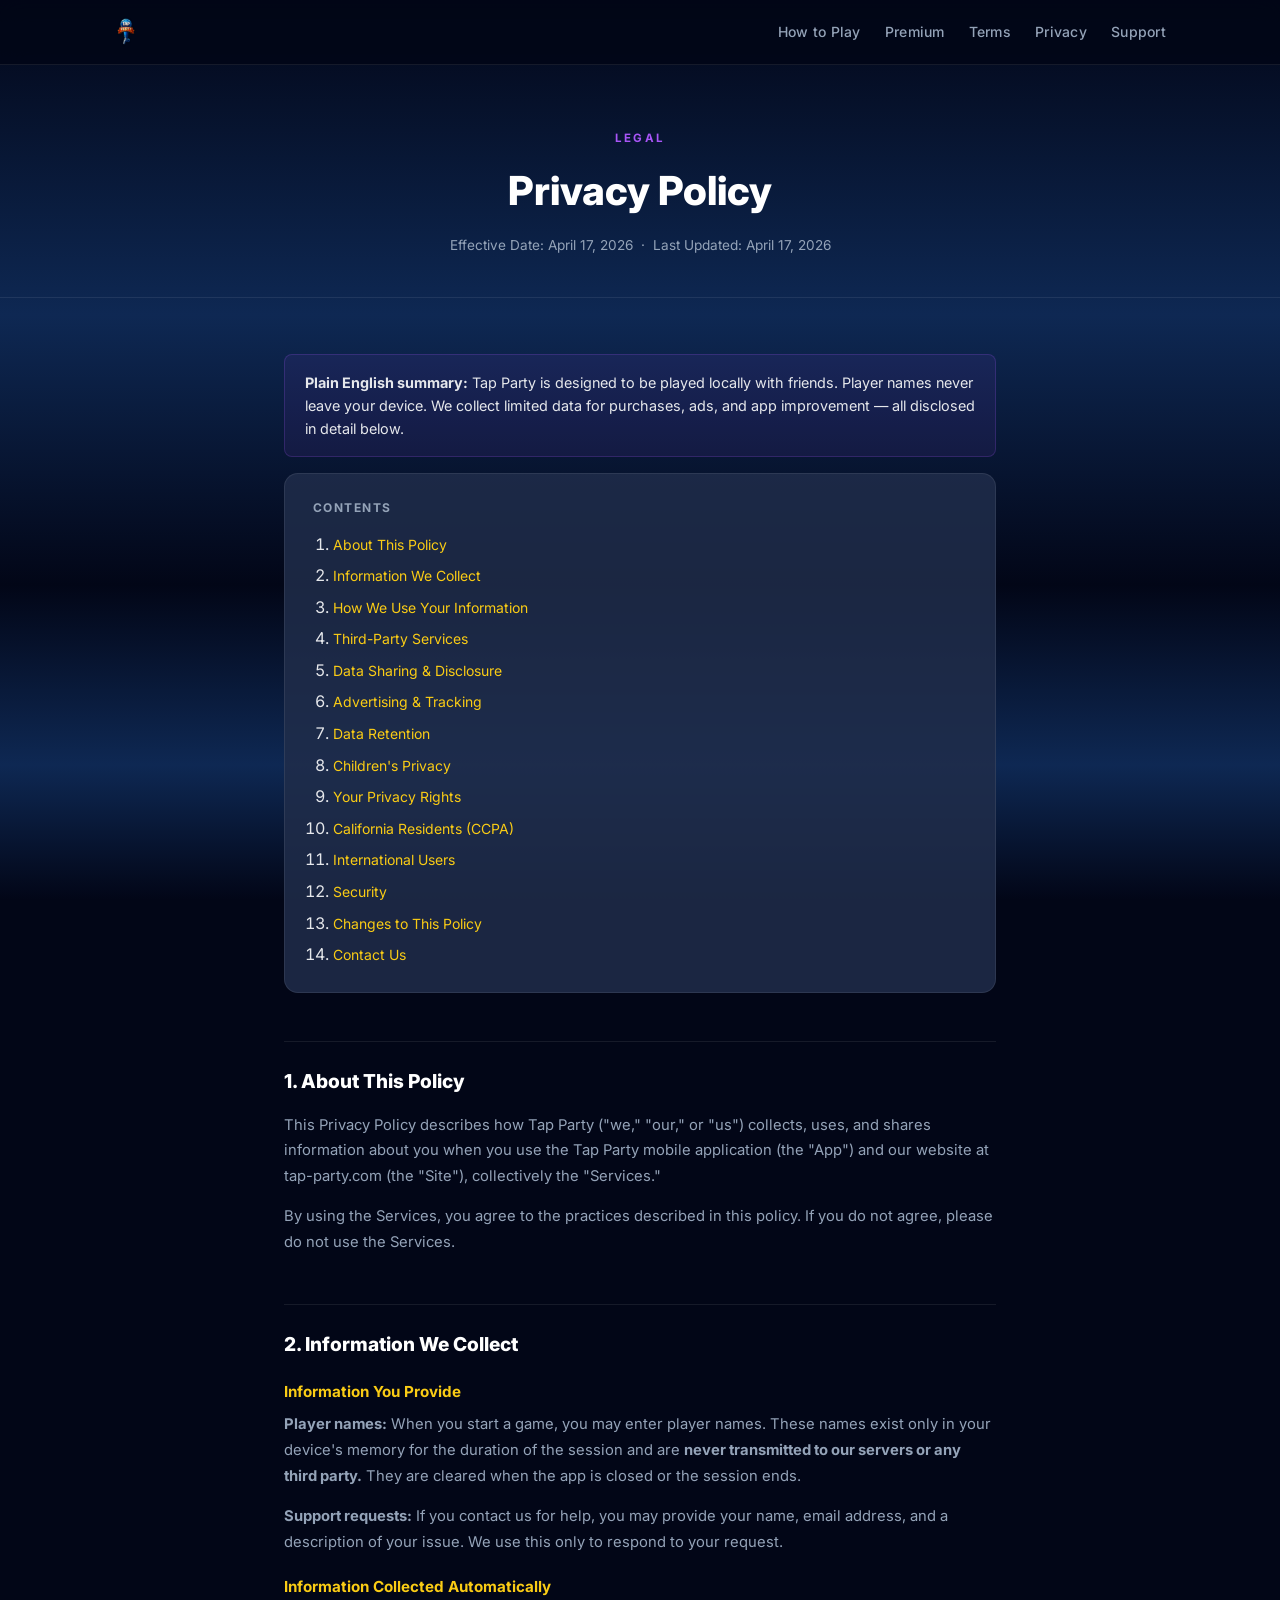
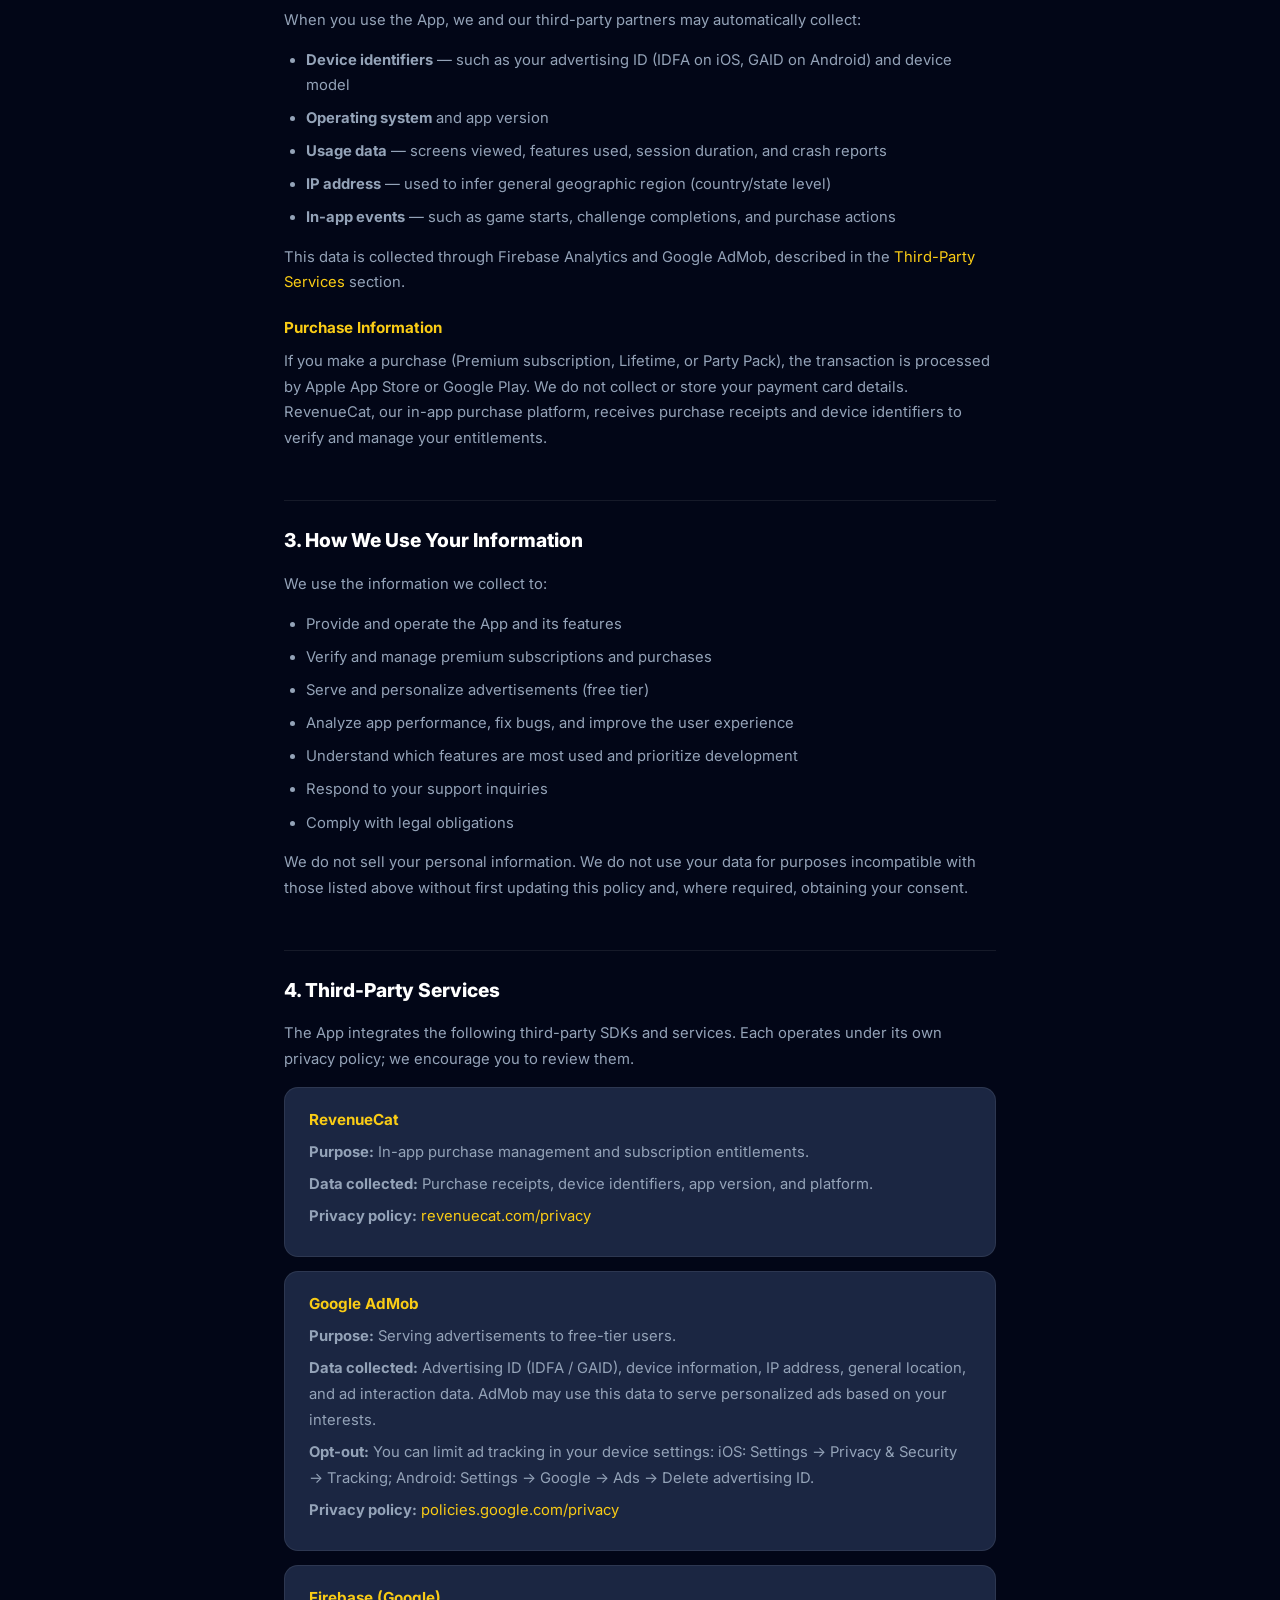
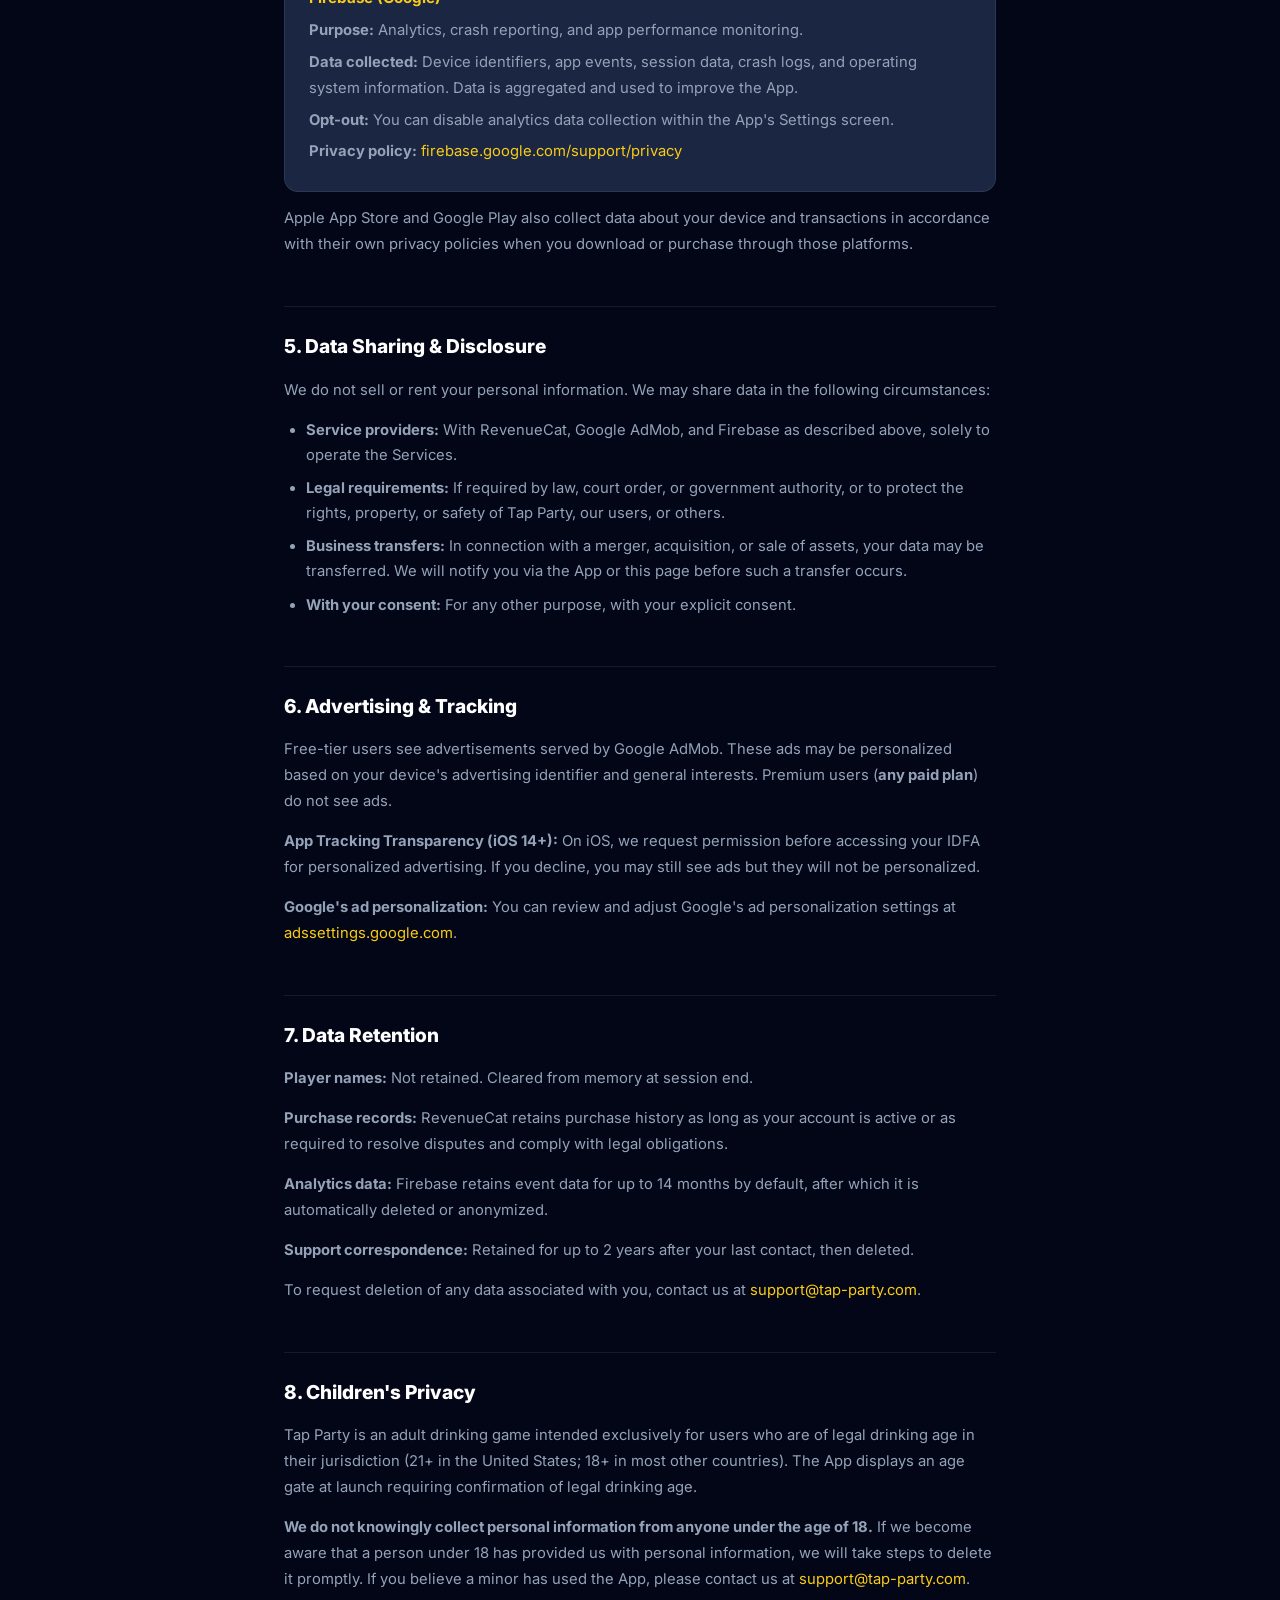
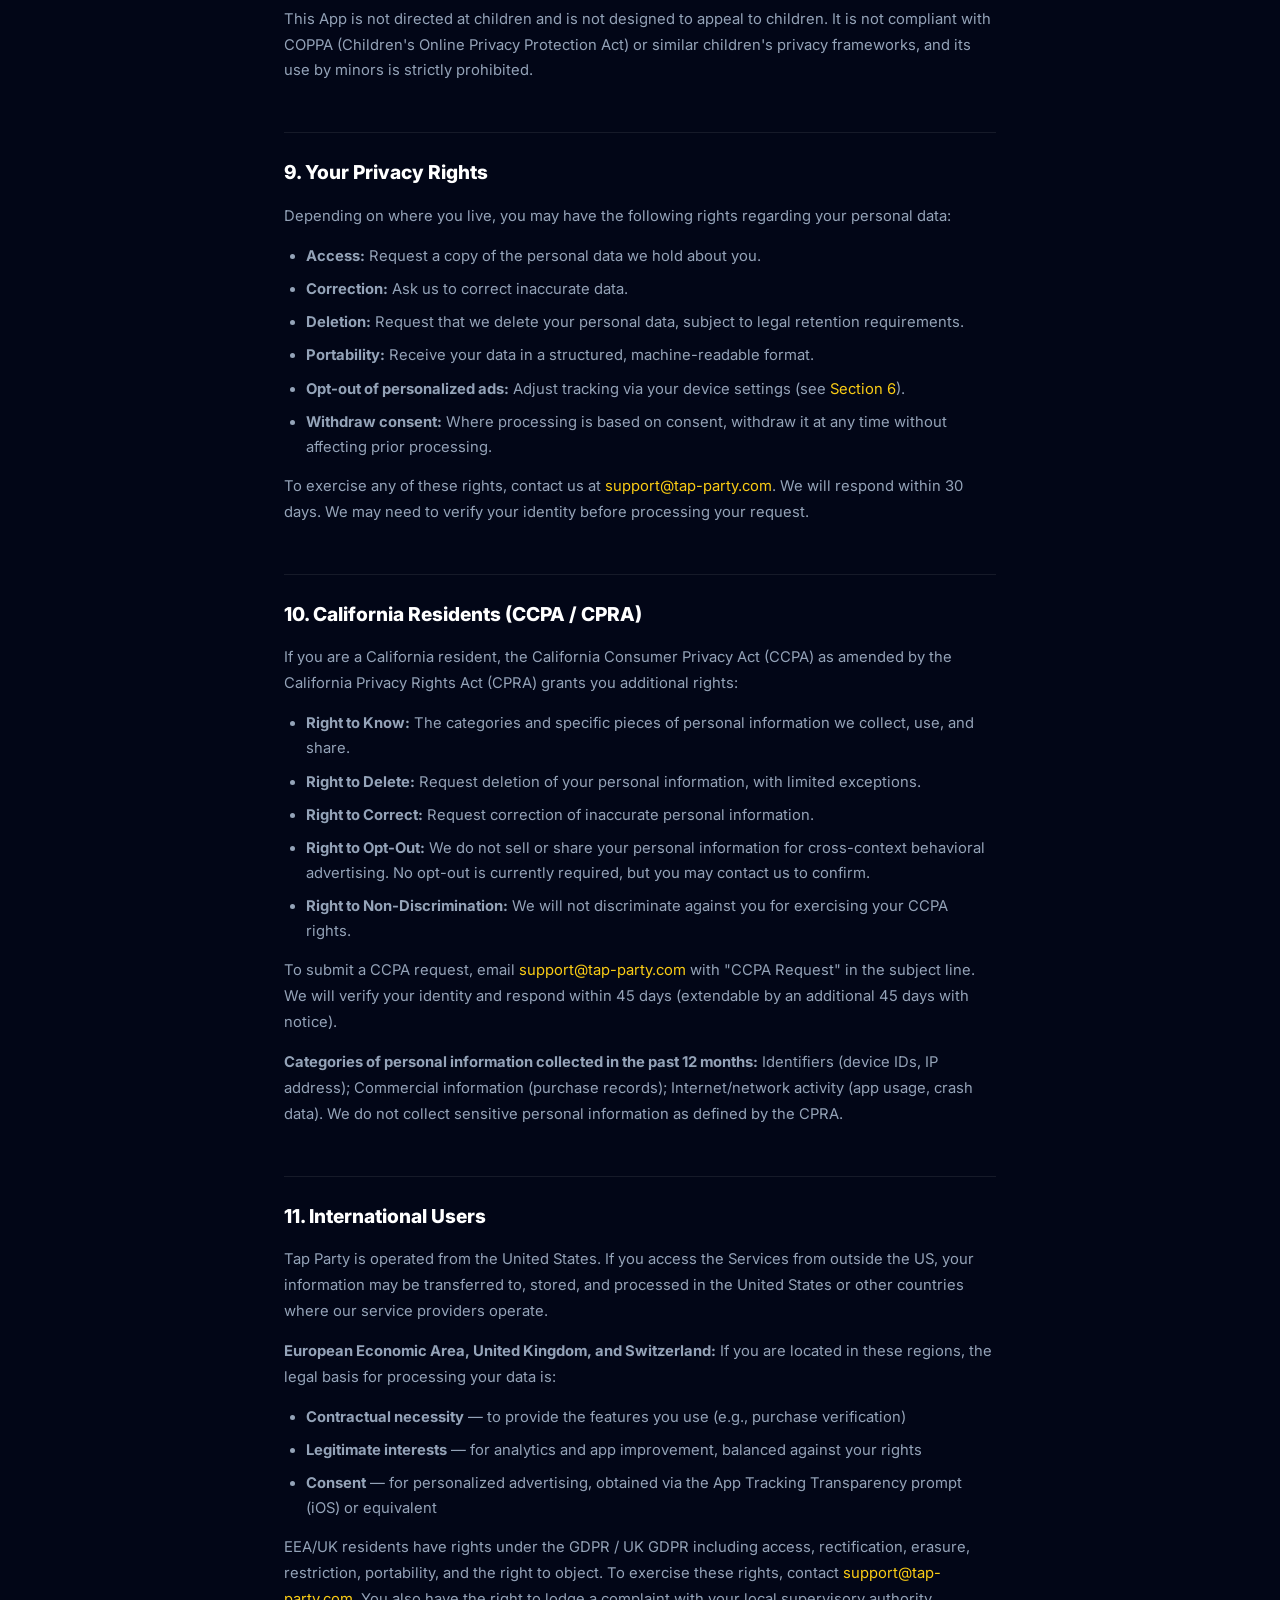
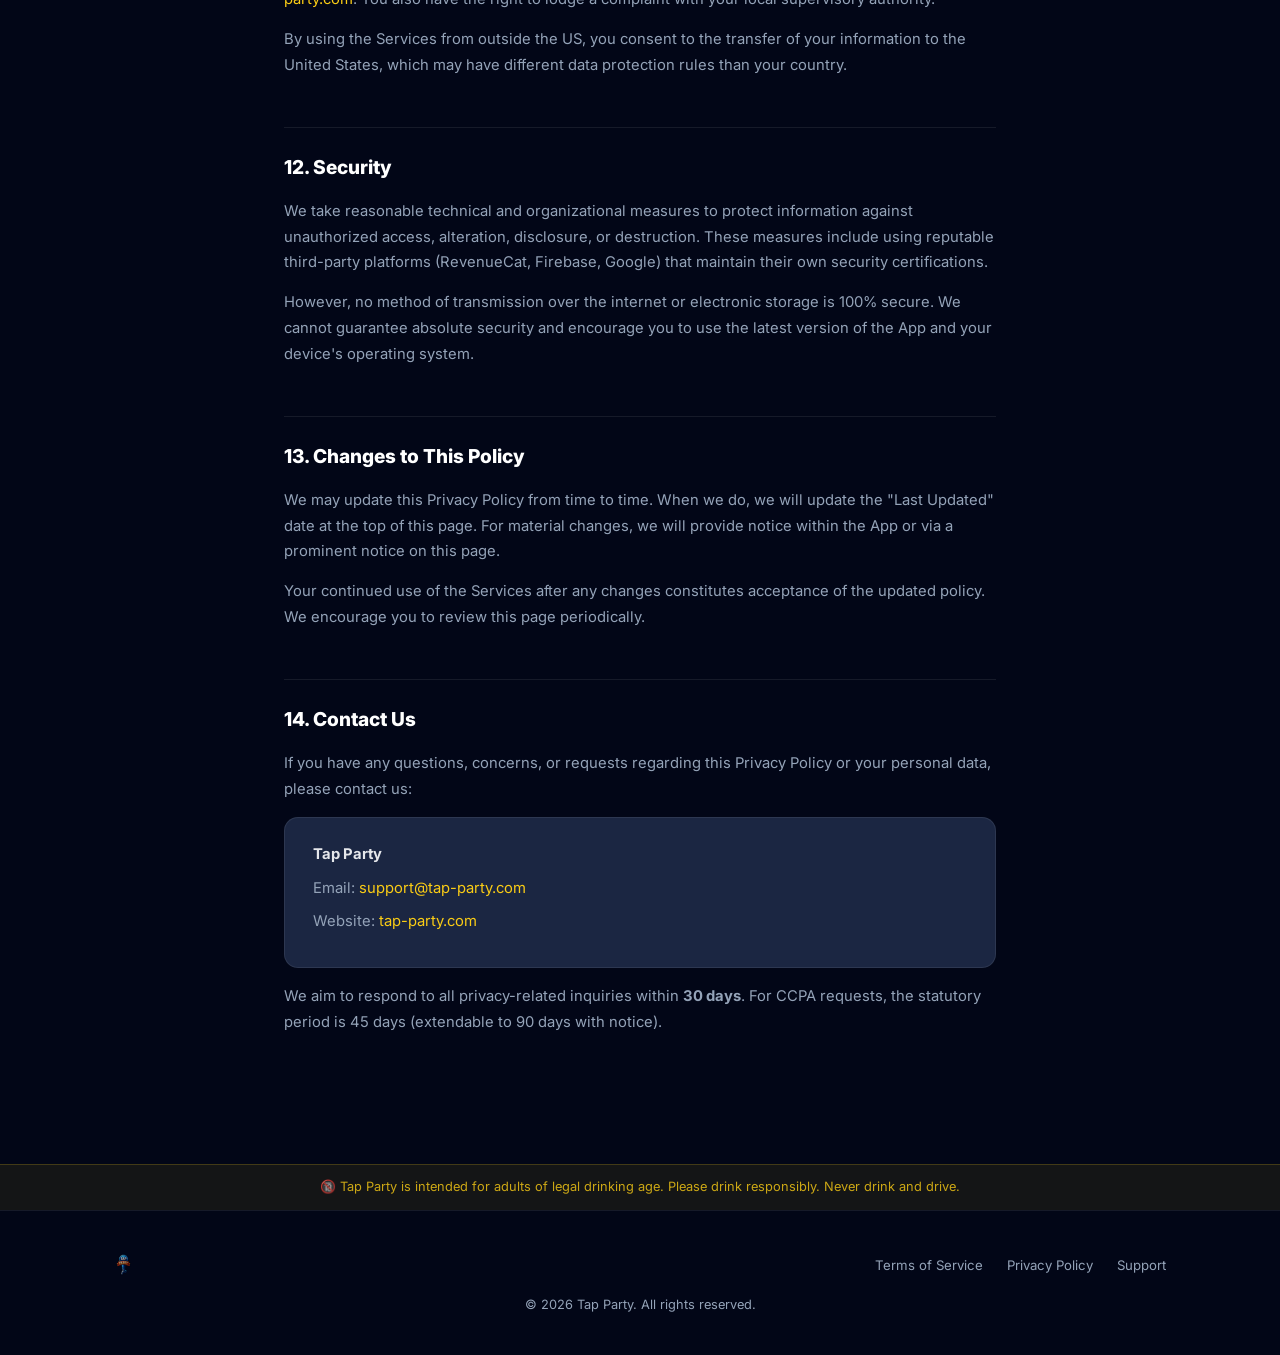
==== privacy.html @ eef2ec6a "Update privacy.html" ====
<!DOCTYPE html>
<html lang="en">
<head>
  <meta charset="UTF-8" />
  <meta name="viewport" content="width=device-width, initial-scale=1.0" />
  <meta name="description" content="Tap Party Privacy Policy — how we collect, use, and protect your information." />
  <title>Privacy Policy — Tap Party</title>

  <link rel="icon" type="image/png" href="assets/favicon.png" />
  <link rel="preconnect" href="https://fonts.googleapis.com" />
  <link rel="preconnect" href="https://fonts.gstatic.com" crossorigin />
  <link href="https://fonts.googleapis.com/css2?family=Inter:wght@400;500;700;800&display=swap" rel="stylesheet" />
  <link rel="stylesheet" href="styles.css" />

  <style>
    /* ── Legal page layout ── */
    .legal-hero {
      padding: 64px 0 40px;
      text-align: center;
      border-bottom: 1px solid var(--card-border);
    }
    .legal-hero__eyebrow {
      font-size: 0.72rem;
      font-weight: 700;
      letter-spacing: 0.18em;
      text-transform: uppercase;
      color: var(--accent-purple);
      margin-bottom: 12px;
    }
    .legal-hero__title {
      font-size: clamp(1.75rem, 4vw, 2.5rem);
      font-weight: 800;
      color: var(--text-heading);
      margin-bottom: 12px;
    }
    .legal-hero__meta {
      font-size: 0.85rem;
      color: var(--text-muted);
    }

    .legal-body {
      max-width: 760px;
      margin: 0 auto;
      padding: 56px 24px 80px;
    }

    .legal-toc {
      background: var(--card-bg);
      border: 1px solid var(--card-border);
      border-radius: var(--radius-md);
      padding: 24px 28px;
      margin-bottom: 48px;
    }
    .legal-toc__title {
      font-size: 0.75rem;
      font-weight: 700;
      letter-spacing: 0.12em;
      text-transform: uppercase;
      color: var(--text-muted);
      margin-bottom: 14px;
    }
    .legal-toc ol {
      padding-left: 20px;
      display: flex;
      flex-direction: column;
      gap: 6px;
    }
    .legal-toc a {
      font-size: 0.875rem;
      color: var(--accent-yellow);
    }
    .legal-toc a:hover { color: #fff; }

    .legal-section {
      margin-bottom: 48px;
    }
    .legal-section h2 {
      font-size: 1.2rem;
      font-weight: 800;
      color: var(--text-heading);
      margin-bottom: 16px;
      padding-top: 8px;
      border-top: 1px solid var(--card-border);
      padding-top: 24px;
    }
    .legal-section h3 {
      font-size: 0.95rem;
      font-weight: 700;
      color: var(--accent-yellow);
      margin: 20px 0 8px;
    }
    .legal-section p {
      font-size: 0.925rem;
      color: var(--text-muted);
      line-height: 1.75;
      margin-bottom: 14px;
    }
    .legal-section ul,
    .legal-section ol {
      padding-left: 22px;
      display: flex;
      flex-direction: column;
      gap: 8px;
      margin-bottom: 14px;
    }
    .legal-section li {
      font-size: 0.925rem;
      color: var(--text-muted);
      line-height: 1.7;
    }
    .legal-section a {
      color: var(--accent-yellow);
    }
    .legal-section a:hover { color: #fff; }

    .highlight-box {
      background: rgba(168, 85, 247, 0.08);
      border: 1px solid rgba(168, 85, 247, 0.2);
      border-radius: var(--radius-sm);
      padding: 16px 20px;
      margin-bottom: 16px;
    }
    .highlight-box p {
      margin: 0;
      color: var(--text-primary) !important;
      font-size: 0.9rem !important;
    }

    .third-party-card {
      background: var(--card-bg);
      border: 1px solid var(--card-border);
      border-radius: var(--radius-md);
      padding: 20px 24px;
      margin-bottom: 14px;
    }
    .third-party-card h3 {
      margin: 0 0 8px !important;
      border: none !important;
    }
    .third-party-card p {
      margin: 0 0 6px !important;
    }

    .contact-card {
      background: var(--card-bg);
      border: 1px solid var(--card-border);
      border-radius: var(--radius-md);
      padding: 24px 28px;
    }
    .contact-card p { margin-bottom: 8px !important; }
    .contact-card strong { color: var(--text-primary); }
  </style>
</head>
<body>

  <!-- ── Navigation ── -->
  <nav class="nav">
    <div class="container nav__inner">
      <a href="index.html">
        <img src="assets/images/logo-main2.png" alt="Tap Party" class="nav__logo" />
      </a>
      <ul class="nav__links">
        <li><a href="index.html#how-to-play">How to Play</a></li>
        <li><a href="index.html#premium">Premium</a></li>
        <li><a href="terms.html">Terms</a></li>
        <li><a href="privacy.html">Privacy</a></li>
        <li><a href="support.html">Support</a></li>
      </ul>
    </div>
  </nav>

  <!-- ── Hero ── -->
  <div class="legal-hero">
    <div class="container">
      <p class="legal-hero__eyebrow">Legal</p>
      <h1 class="legal-hero__title">Privacy Policy</h1>
      <p class="legal-hero__meta">Effective Date: April 17, 2026 &nbsp;·&nbsp; Last Updated: April 17, 2026</p>
    </div>
  </div>

  <!-- ── Body ── -->
  <div class="legal-body">

    <div class="highlight-box">
      <p>
        <strong>Plain English summary:</strong> Tap Party is designed to be played locally with friends.
        Player names never leave your device. We collect limited data for purchases, ads, and app
        improvement — all disclosed in detail below.
      </p>
    </div>

    <!-- Table of Contents -->
    <div class="legal-toc">
      <p class="legal-toc__title">Contents</p>
      <ol>
        <li><a href="#about">About This Policy</a></li>
        <li><a href="#data-collected">Information We Collect</a></li>
        <li><a href="#how-we-use">How We Use Your Information</a></li>
        <li><a href="#third-parties">Third-Party Services</a></li>
        <li><a href="#sharing">Data Sharing &amp; Disclosure</a></li>
        <li><a href="#advertising">Advertising &amp; Tracking</a></li>
        <li><a href="#retention">Data Retention</a></li>
        <li><a href="#children">Children's Privacy</a></li>
        <li><a href="#your-rights">Your Privacy Rights</a></li>
        <li><a href="#california">California Residents (CCPA)</a></li>
        <li><a href="#international">International Users</a></li>
        <li><a href="#security">Security</a></li>
        <li><a href="#changes">Changes to This Policy</a></li>
        <li><a href="#contact">Contact Us</a></li>
      </ol>
    </div>

    <!-- 1. About -->
    <div class="legal-section" id="about">
      <h2>1. About This Policy</h2>
      <p>
        This Privacy Policy describes how Tap Party ("we," "our," or "us") collects, uses, and
        shares information about you when you use the Tap Party mobile application (the "App")
        and our website at tap-party.com (the "Site"), collectively the "Services."
      </p>
      <p>
        By using the Services, you agree to the practices described in this policy. If you do not
        agree, please do not use the Services.
      </p>
    </div>

    <!-- 2. Data Collected -->
    <div class="legal-section" id="data-collected">
      <h2>2. Information We Collect</h2>

      <h3>Information You Provide</h3>
      <p>
        <strong>Player names:</strong> When you start a game, you may enter player names. These names
        exist only in your device's memory for the duration of the session and are
        <strong>never transmitted to our servers or any third party.</strong> They are cleared when
        the app is closed or the session ends.
      </p>
      <p>
        <strong>Support requests:</strong> If you contact us for help, you may provide your name,
        email address, and a description of your issue. We use this only to respond to your request.
      </p>

      <h3>Information Collected Automatically</h3>
      <p>When you use the App, we and our third-party partners may automatically collect:</p>
      <ul>
        <li><strong>Device identifiers</strong> — such as your advertising ID (IDFA on iOS, GAID on Android) and device model</li>
        <li><strong>Operating system</strong> and app version</li>
        <li><strong>Usage data</strong> — screens viewed, features used, session duration, and crash reports</li>
        <li><strong>IP address</strong> — used to infer general geographic region (country/state level)</li>
        <li><strong>In-app events</strong> — such as game starts, challenge completions, and purchase actions</li>
      </ul>
      <p>
        This data is collected through Firebase Analytics and Google AdMob, described in the
        <a href="#third-parties">Third-Party Services</a> section.
      </p>

      <h3>Purchase Information</h3>
      <p>
        If you make a purchase (Premium subscription, Lifetime, or Party Pack), the transaction is
        processed by Apple App Store or Google Play. We do not collect or store your payment card
        details. RevenueCat, our in-app purchase platform, receives purchase receipts and device
        identifiers to verify and manage your entitlements.
      </p>
    </div>

    <!-- 3. How We Use -->
    <div class="legal-section" id="how-we-use">
      <h2>3. How We Use Your Information</h2>
      <p>We use the information we collect to:</p>
      <ul>
        <li>Provide and operate the App and its features</li>
        <li>Verify and manage premium subscriptions and purchases</li>
        <li>Serve and personalize advertisements (free tier)</li>
        <li>Analyze app performance, fix bugs, and improve the user experience</li>
        <li>Understand which features are most used and prioritize development</li>
        <li>Respond to your support inquiries</li>
        <li>Comply with legal obligations</li>
      </ul>
      <p>
        We do not sell your personal information. We do not use your data for purposes
        incompatible with those listed above without first updating this policy and, where
        required, obtaining your consent.
      </p>
    </div>

    <!-- 4. Third Parties -->
    <div class="legal-section" id="third-parties">
      <h2>4. Third-Party Services</h2>
      <p>
        The App integrates the following third-party SDKs and services. Each operates under its
        own privacy policy; we encourage you to review them.
      </p>

      <div class="third-party-card">
        <h3>RevenueCat</h3>
        <p><strong>Purpose:</strong> In-app purchase management and subscription entitlements.</p>
        <p><strong>Data collected:</strong> Purchase receipts, device identifiers, app version, and platform.</p>
        <p><strong>Privacy policy:</strong> <a href="https://www.revenuecat.com/privacy" target="_blank" rel="noopener">revenuecat.com/privacy</a></p>
      </div>

      <div class="third-party-card">
        <h3>Google AdMob</h3>
        <p><strong>Purpose:</strong> Serving advertisements to free-tier users.</p>
        <p>
          <strong>Data collected:</strong> Advertising ID (IDFA / GAID), device information, IP address,
          general location, and ad interaction data. AdMob may use this data to serve personalized ads
          based on your interests.
        </p>
        <p>
          <strong>Opt-out:</strong> You can limit ad tracking in your device settings:
          iOS: Settings → Privacy &amp; Security → Tracking;
          Android: Settings → Google → Ads → Delete advertising ID.
        </p>
        <p><strong>Privacy policy:</strong> <a href="https://policies.google.com/privacy" target="_blank" rel="noopener">policies.google.com/privacy</a></p>
      </div>

      <div class="third-party-card">
        <h3>Firebase (Google)</h3>
        <p><strong>Purpose:</strong> Analytics, crash reporting, and app performance monitoring.</p>
        <p>
          <strong>Data collected:</strong> Device identifiers, app events, session data, crash logs,
          and operating system information. Data is aggregated and used to improve the App.
        </p>
        <p>
          <strong>Opt-out:</strong> You can disable analytics data collection within the App's
          Settings screen.
        </p>
        <p><strong>Privacy policy:</strong> <a href="https://firebase.google.com/support/privacy" target="_blank" rel="noopener">firebase.google.com/support/privacy</a></p>
      </div>

      <p>
        Apple App Store and Google Play also collect data about your device and transactions in
        accordance with their own privacy policies when you download or purchase through those platforms.
      </p>
    </div>

    <!-- 5. Sharing -->
    <div class="legal-section" id="sharing">
      <h2>5. Data Sharing &amp; Disclosure</h2>
      <p>We do not sell or rent your personal information. We may share data in the following circumstances:</p>
      <ul>
        <li>
          <strong>Service providers:</strong> With RevenueCat, Google AdMob, and Firebase as described
          above, solely to operate the Services.
        </li>
        <li>
          <strong>Legal requirements:</strong> If required by law, court order, or government authority,
          or to protect the rights, property, or safety of Tap Party, our users, or others.
        </li>
        <li>
          <strong>Business transfers:</strong> In connection with a merger, acquisition, or sale of
          assets, your data may be transferred. We will notify you via the App or this page before
          such a transfer occurs.
        </li>
        <li>
          <strong>With your consent:</strong> For any other purpose, with your explicit consent.
        </li>
      </ul>
    </div>

    <!-- 6. Advertising -->
    <div class="legal-section" id="advertising">
      <h2>6. Advertising &amp; Tracking</h2>
      <p>
        Free-tier users see advertisements served by Google AdMob. These ads may be personalized
        based on your device's advertising identifier and general interests. Premium users
        (<strong>any paid plan</strong>) do not see ads.
      </p>
      <p>
        <strong>App Tracking Transparency (iOS 14+):</strong> On iOS, we request permission before
        accessing your IDFA for personalized advertising. If you decline, you may still see ads but
        they will not be personalized.
      </p>
      <p>
        <strong>Google's ad personalization:</strong> You can review and adjust Google's ad
        personalization settings at
        <a href="https://adssettings.google.com" target="_blank" rel="noopener">adssettings.google.com</a>.
      </p>
    </div>

    <!-- 7. Retention -->
    <div class="legal-section" id="retention">
      <h2>7. Data Retention</h2>
      <p>
        <strong>Player names:</strong> Not retained. Cleared from memory at session end.
      </p>
      <p>
        <strong>Purchase records:</strong> RevenueCat retains purchase history as long as your account
        is active or as required to resolve disputes and comply with legal obligations.
      </p>
      <p>
        <strong>Analytics data:</strong> Firebase retains event data for up to 14 months by default,
        after which it is automatically deleted or anonymized.
      </p>
      <p>
        <strong>Support correspondence:</strong> Retained for up to 2 years after your last contact,
        then deleted.
      </p>
      <p>
        To request deletion of any data associated with you, contact us at
        <a href="mailto:support@tap-party.com">support@tap-party.com</a>.
      </p>
    </div>

    <!-- 8. Children -->
    <div class="legal-section" id="children">
      <h2>8. Children's Privacy</h2>
      <p>
        Tap Party is an adult drinking game intended exclusively for users who are of legal
        drinking age in their jurisdiction (21+ in the United States; 18+ in most other countries).
        The App displays an age gate at launch requiring confirmation of legal drinking age.
      </p>
      <p>
        <strong>We do not knowingly collect personal information from anyone under the age of 18.</strong>
        If we become aware that a person under 18 has provided us with personal information, we will
        take steps to delete it promptly. If you believe a minor has used the App, please contact us
        at <a href="mailto:support@tap-party.com">support@tap-party.com</a>.
      </p>
      <p>
        This App is not directed at children and is not designed to appeal to children.
        It is not compliant with COPPA (Children's Online Privacy Protection Act) or similar
        children's privacy frameworks, and its use by minors is strictly prohibited.
      </p>
    </div>

    <!-- 9. Your Rights -->
    <div class="legal-section" id="your-rights">
      <h2>9. Your Privacy Rights</h2>
      <p>Depending on where you live, you may have the following rights regarding your personal data:</p>
      <ul>
        <li><strong>Access:</strong> Request a copy of the personal data we hold about you.</li>
        <li><strong>Correction:</strong> Ask us to correct inaccurate data.</li>
        <li><strong>Deletion:</strong> Request that we delete your personal data, subject to legal retention requirements.</li>
        <li><strong>Portability:</strong> Receive your data in a structured, machine-readable format.</li>
        <li><strong>Opt-out of personalized ads:</strong> Adjust tracking via your device settings (see <a href="#advertising">Section 6</a>).</li>
        <li><strong>Withdraw consent:</strong> Where processing is based on consent, withdraw it at any time without affecting prior processing.</li>
      </ul>
      <p>
        To exercise any of these rights, contact us at
        <a href="mailto:support@tap-party.com">support@tap-party.com</a>.
        We will respond within 30 days. We may need to verify your identity before processing your request.
      </p>
    </div>

    <!-- 10. CCPA -->
    <div class="legal-section" id="california">
      <h2>10. California Residents (CCPA / CPRA)</h2>
      <p>
        If you are a California resident, the California Consumer Privacy Act (CCPA) as amended by
        the California Privacy Rights Act (CPRA) grants you additional rights:
      </p>
      <ul>
        <li><strong>Right to Know:</strong> The categories and specific pieces of personal information we collect, use, and share.</li>
        <li><strong>Right to Delete:</strong> Request deletion of your personal information, with limited exceptions.</li>
        <li><strong>Right to Correct:</strong> Request correction of inaccurate personal information.</li>
        <li><strong>Right to Opt-Out:</strong> We do not sell or share your personal information for cross-context behavioral advertising. No opt-out is currently required, but you may contact us to confirm.</li>
        <li><strong>Right to Non-Discrimination:</strong> We will not discriminate against you for exercising your CCPA rights.</li>
      </ul>
      <p>
        To submit a CCPA request, email
        <a href="mailto:support@tap-party.com">support@tap-party.com</a>
        with "CCPA Request" in the subject line. We will verify your identity and respond within
        45 days (extendable by an additional 45 days with notice).
      </p>
      <p>
        <strong>Categories of personal information collected in the past 12 months:</strong>
        Identifiers (device IDs, IP address); Commercial information (purchase records);
        Internet/network activity (app usage, crash data). We do not collect sensitive personal
        information as defined by the CPRA.
      </p>
    </div>

    <!-- 11. International -->
    <div class="legal-section" id="international">
      <h2>11. International Users</h2>
      <p>
        Tap Party is operated from the United States. If you access the Services from outside
        the US, your information may be transferred to, stored, and processed in the United States
        or other countries where our service providers operate.
      </p>
      <p>
        <strong>European Economic Area, United Kingdom, and Switzerland:</strong> If you are located
        in these regions, the legal basis for processing your data is:
      </p>
      <ul>
        <li><strong>Contractual necessity</strong> — to provide the features you use (e.g., purchase verification)</li>
        <li><strong>Legitimate interests</strong> — for analytics and app improvement, balanced against your rights</li>
        <li><strong>Consent</strong> — for personalized advertising, obtained via the App Tracking Transparency prompt (iOS) or equivalent</li>
      </ul>
      <p>
        EEA/UK residents have rights under the GDPR / UK GDPR including access, rectification,
        erasure, restriction, portability, and the right to object. To exercise these rights, contact
        <a href="mailto:support@tap-party.com">support@tap-party.com</a>.
        You also have the right to lodge a complaint with your local supervisory authority.
      </p>
      <p>
        By using the Services from outside the US, you consent to the transfer of your information
        to the United States, which may have different data protection rules than your country.
      </p>
    </div>

    <!-- 12. Security -->
    <div class="legal-section" id="security">
      <h2>12. Security</h2>
      <p>
        We take reasonable technical and organizational measures to protect information against
        unauthorized access, alteration, disclosure, or destruction. These measures include using
        reputable third-party platforms (RevenueCat, Firebase, Google) that maintain their own
        security certifications.
      </p>
      <p>
        However, no method of transmission over the internet or electronic storage is 100% secure.
        We cannot guarantee absolute security and encourage you to use the latest version of the App
        and your device's operating system.
      </p>
    </div>

    <!-- 13. Changes -->
    <div class="legal-section" id="changes">
      <h2>13. Changes to This Policy</h2>
      <p>
        We may update this Privacy Policy from time to time. When we do, we will update the
        "Last Updated" date at the top of this page. For material changes, we will provide notice
        within the App or via a prominent notice on this page.
      </p>
      <p>
        Your continued use of the Services after any changes constitutes acceptance of the updated policy.
        We encourage you to review this page periodically.
      </p>
    </div>

    <!-- 14. Contact -->
    <div class="legal-section" id="contact">
      <h2>14. Contact Us</h2>
      <p>
        If you have any questions, concerns, or requests regarding this Privacy Policy or your
        personal data, please contact us:
      </p>
      <div class="contact-card">
        <p><strong>Tap Party</strong></p>
        <p>Email: <a href="mailto:support@tap-party.com">support@tap-party.com</a></p>
        <p>Website: <a href="https://tap-party.com">tap-party.com</a></p>
      </div>
      <p style="margin-top: 16px;">
        We aim to respond to all privacy-related inquiries within <strong>30 days</strong>.
        For CCPA requests, the statutory period is 45 days (extendable to 90 days with notice).
      </p>
    </div>

  </div><!-- /legal-body -->

  <!-- ── Age Notice ── -->
  <div class="age-notice">
    <div class="container">
      <p>🔞 Tap Party is intended for adults of legal drinking age. Please drink responsibly. Never drink and drive.</p>
    </div>
  </div>

  <!-- ── Footer ── -->
  <footer class="footer">
    <div class="container">
      <div class="footer__inner">
        <a href="index.html">
          <img src="assets/images/logo-main2.png" alt="Tap Party" class="footer__logo" />
        </a>
        <ul class="footer__links">
          <li><a href="terms.html">Terms of Service</a></li>
          <li><a href="privacy.html">Privacy Policy</a></li>
          <li><a href="support.html">Support</a></li>
        </ul>
      </div>
      <p class="footer__copy">
        &copy; <script>document.write(new Date().getFullYear())</script> Tap Party. All rights reserved.
      </p>
    </div>
  </footer>

</body>
</html>
---- styles.css ----
/* ============================================================
   Tap Party — Website Stylesheet
   Design tokens mirror the React Native app color system.
   ============================================================ */

/* ── Design Tokens ────────────────────────────────────────── */
:root {
  --bg-start:      #020617;
  --bg-mid:        #0e2853;
  --bg-end:        #020617;

  --text-primary:  #e5e7eb;
  --text-muted:    #94a3b8;
  --text-heading:  #ffffff;

  --accent-yellow: #facc15;
  --accent-gold:   #f59e0b;
  --accent-purple: #a855f7;
  --accent-pink:   #ec4899;
  --accent-green:  #22c55e;
  --accent-cyan:   #22d3ee;

  --card-bg:       rgba(32, 45, 75, 0.85);
  --card-border:   rgba(255, 255, 255, 0.08);
  --nav-bg:        rgba(2, 6, 23, 0.85);

  --radius-sm:     8px;
  --radius-md:     14px;
  --radius-lg:     22px;

  --shadow-yellow: 0 0 24px rgba(250, 204, 21, 0.35);
  --shadow-purple: 0 0 24px rgba(168, 85, 247, 0.35);
  --shadow-pink:   0 0 24px rgba(236, 72, 153, 0.35);

  --font:          'Inter', system-ui, -apple-system, sans-serif;
}

/* ── Reset & Base ─────────────────────────────────────────── */
*, *::before, *::after {
  box-sizing: border-box;
  margin: 0;
  padding: 0;
}

html {
  scroll-behavior: smooth;
}

body {
  font-family: var(--font);
  background-color: var(--bg-start);
  background-image: linear-gradient(
    180deg,
    var(--bg-start)  0%,
    var(--bg-mid)   35%,
    var(--bg-start) 65%,
    var(--bg-mid)   85%,
    var(--bg-start) 100%
  );
  background-attachment: fixed;
  color: var(--text-primary);
  line-height: 1.6;
  min-height: 100vh;
}

img {
  display: block;
  max-width: 100%;
}

a {
  color: var(--accent-yellow);
  text-decoration: none;
  transition: color 0.2s;
}

a:hover {
  color: #fff;
}

/* ── Layout Helpers ───────────────────────────────────────── */
.container {
  width: 100%;
  max-width: 1100px;
  margin: 0 auto;
  padding: 0 24px;
}

section {
  padding: 80px 0;
}

/* ── Navigation ───────────────────────────────────────────── */
.nav {
  position: sticky;
  top: 0;
  z-index: 100;
  background: var(--nav-bg);
  backdrop-filter: blur(12px);
  -webkit-backdrop-filter: blur(12px);
  border-bottom: 1px solid var(--card-border);
}

.nav__inner {
  display: flex;
  align-items: center;
  justify-content: space-between;
  height: 64px;
  gap: 16px;
}

.nav__logo {
  height: 36px;
  width: auto;
  flex-shrink: 0;
}

.nav__links {
  display: flex;
  align-items: center;
  gap: 24px;
  list-style: none;
  flex-wrap: wrap;
}

.nav__links a {
  color: var(--text-muted);
  font-size: 0.875rem;
  font-weight: 500;
  letter-spacing: 0.02em;
  transition: color 0.2s;
}

.nav__links a:hover {
  color: var(--text-heading);
}

/* ── Hero ─────────────────────────────────────────────────── */
.hero {
  text-align: center;
  padding: 100px 0 80px;
}

.hero__logo-wrap {
  display: inline-block;
  margin-bottom: 32px;
  filter: drop-shadow(0 0 40px rgba(168, 85, 247, 0.5))
          drop-shadow(0 0 80px rgba(236, 72, 153, 0.25));
  animation: hero-glow 4s ease-in-out infinite;
}

.hero__logo {
  height: 190px;
  width: auto;
  margin: 0 auto;
}

@keyframes hero-glow {
  0%, 100% { filter: drop-shadow(0 0 40px rgba(168, 85, 247, 0.5)) drop-shadow(0 0 80px rgba(236, 72, 153, 0.25)); }
  50%       { filter: drop-shadow(0 0 60px rgba(250, 204, 21, 0.5)) drop-shadow(0 0 100px rgba(168, 85, 247, 0.35)); }
}

.hero__eyebrow {
  font-size: 0.75rem;
  font-weight: 700;
  letter-spacing: 0.18em;
  text-transform: uppercase;
  color: var(--accent-yellow);
  margin-bottom: 16px;
}

.hero__title {
  font-size: clamp(2rem, 6vw, 3.5rem);
  font-weight: 800;
  color: var(--text-heading);
  line-height: 1.15;
  margin-bottom: 20px;
  background: linear-gradient(135deg, #fff 0%, var(--accent-yellow) 50%, var(--accent-pink) 100%);
  -webkit-background-clip: text;
  -webkit-text-fill-color: transparent;
  background-clip: text;
}

.hero__subtitle {
  font-size: 1.125rem;
  color: var(--text-muted);
  max-width: 520px;
  margin: 0 auto 40px;
  line-height: 1.7;
}

.hero__badges {
  display: flex;
  justify-content: center;
  gap: 16px;
  flex-wrap: wrap;
}

/* ── Buttons ──────────────────────────────────────────────── */
.btn {
  display: inline-flex;
  align-items: center;
  gap: 10px;
  padding: 14px 28px;
  border-radius: var(--radius-md);
  font-family: var(--font);
  font-size: 0.95rem;
  font-weight: 700;
  cursor: pointer;
  border: none;
  text-decoration: none;
  transition: transform 0.15s, box-shadow 0.15s;
  white-space: nowrap;
}

.btn:hover {
  transform: translateY(-2px);
}

.btn-primary {
  background: linear-gradient(135deg, var(--accent-yellow) 0%, var(--accent-gold) 100%);
  color: #0f172a;
  box-shadow: var(--shadow-yellow);
}

.btn-primary:hover {
  box-shadow: 0 0 36px rgba(250, 204, 21, 0.55);
  color: #0f172a;
}

.btn-secondary {
  background: var(--card-bg);
  color: var(--text-primary);
  border: 1px solid var(--card-border);
  box-shadow: none;
}

.btn-secondary:hover {
  border-color: rgba(255, 255, 255, 0.25);
  color: var(--text-heading);
}

.btn-icon {
  font-size: 1.2rem;
  line-height: 1;
}

/* ── Store Badges ─────────────────────────────────────────── */
.store-badges {
  display: flex;
  justify-content: center;
  gap: 14px;
  flex-wrap: wrap;
}

.badge-store {
  display: inline-flex;
  align-items: center;
  gap: 10px;
  padding: 10px 20px;
  background: #000;
  border: 1px solid rgba(255,255,255,0.18);
  border-radius: 10px;
  text-decoration: none;
  color: #fff;
  transition: transform 0.15s, border-color 0.2s, box-shadow 0.15s;
  min-width: 160px;
}

.badge-store:hover {
  transform: translateY(-2px);
  border-color: rgba(255,255,255,0.4);
  box-shadow: 0 6px 24px rgba(0,0,0,0.5);
  color: #fff;
}

.badge-store__logo {
  font-size: 1.75rem;
  line-height: 1;
  flex-shrink: 0;
}

.badge-store__text {
  display: flex;
  flex-direction: column;
}

.badge-store__sub {
  font-size: 0.6rem;
  font-weight: 500;
  letter-spacing: 0.05em;
  text-transform: uppercase;
  opacity: 0.85;
  line-height: 1.2;
}

.badge-store__name {
  font-size: 1.05rem;
  font-weight: 700;
  line-height: 1.2;
  letter-spacing: -0.01em;
}

/* ── Section Headings ─────────────────────────────────────── */
.section-label {
  font-size: 0.72rem;
  font-weight: 700;
  letter-spacing: 0.18em;
  text-transform: uppercase;
  color: var(--accent-purple);
  margin-bottom: 12px;
  text-align: center;
}

.section-title {
  font-size: clamp(1.5rem, 4vw, 2.25rem);
  font-weight: 800;
  color: var(--text-heading);
  text-align: center;
  margin-bottom: 12px;
  line-height: 1.2;
}

.section-desc {
  text-align: center;
  color: var(--text-muted);
  max-width: 560px;
  margin: 0 auto 56px;
  font-size: 1rem;
  line-height: 1.7;
}

/* ── Feature Cards ────────────────────────────────────────── */
.features {
  background: transparent;
}

.features__grid {
  display: grid;
  grid-template-columns: repeat(4, 1fr);
  gap: 20px;
}

.feature-card {
  background: var(--card-bg);
  border: 1px solid var(--card-border);
  border-radius: var(--radius-lg);
  padding: 32px 24px;
  text-align: center;
  transition: transform 0.2s, border-color 0.2s, box-shadow 0.2s;
}

.feature-card:hover {
  transform: translateY(-4px);
  border-color: rgba(168, 85, 247, 0.4);
  box-shadow: var(--shadow-purple);
}

.feature-card__icon {
  font-size: 2.5rem;
  margin-bottom: 16px;
  line-height: 1;
}

.feature-card__title {
  font-size: 1rem;
  font-weight: 700;
  color: var(--text-heading);
  margin-bottom: 10px;
}

.feature-card__desc {
  font-size: 0.875rem;
  color: var(--text-muted);
  line-height: 1.6;
}

/* ── How To Play ──────────────────────────────────────────── */
.howto {
  background: transparent;
}

.howto__steps {
  display: flex;
  flex-direction: column;
  gap: 20px;
  max-width: 640px;
  margin: 0 auto;
}

.step {
  display: flex;
  align-items: flex-start;
  gap: 20px;
  background: var(--card-bg);
  border: 1px solid var(--card-border);
  border-radius: var(--radius-md);
  padding: 24px 28px;
}

.step__number {
  flex-shrink: 0;
  width: 40px;
  height: 40px;
  border-radius: 50%;
  background: linear-gradient(135deg, var(--accent-purple), var(--accent-pink));
  display: flex;
  align-items: center;
  justify-content: center;
  font-size: 1rem;
  font-weight: 800;
  color: #fff;
  box-shadow: var(--shadow-purple);
}

.step__title {
  font-size: 1rem;
  font-weight: 700;
  color: var(--text-heading);
  margin-bottom: 6px;
}

.step__desc {
  font-size: 0.875rem;
  color: var(--text-muted);
  line-height: 1.6;
}

/* ── Premium Banner ───────────────────────────────────────── */
.premium {
  padding: 80px 0;
}

.premium__card {
  position: relative;
  background: var(--card-bg);
  border-radius: var(--radius-lg);
  padding: 60px 48px;
  text-align: center;
  overflow: hidden;
  border: 1px solid transparent;
  background-clip: padding-box;
}

.premium__card::before {
  content: '';
  position: absolute;
  inset: 0;
  border-radius: var(--radius-lg);
  padding: 1px;
  background: linear-gradient(135deg, var(--accent-yellow), var(--accent-purple), var(--accent-pink));
  -webkit-mask: linear-gradient(#fff 0 0) content-box, linear-gradient(#fff 0 0);
  -webkit-mask-composite: xor;
  mask-composite: exclude;
  pointer-events: none;
}

.premium__crown {
  font-size: 3rem;
  margin-bottom: 20px;
  line-height: 1;
  filter: drop-shadow(0 0 16px rgba(250, 204, 21, 0.6));
}

.premium__title {
  font-size: clamp(1.5rem, 4vw, 2rem);
  font-weight: 800;
  color: var(--text-heading);
  margin-bottom: 14px;
}

.premium__desc {
  color: var(--text-muted);
  max-width: 480px;
  margin: 0 auto 32px;
  font-size: 1rem;
  line-height: 1.7;
}

.premium__pricing {
  display: inline-flex;
  align-items: baseline;
  gap: 6px;
  margin-bottom: 32px;
}

.premium__price {
  font-size: 2.5rem;
  font-weight: 800;
  color: var(--accent-yellow);
  line-height: 1;
}

.premium__period {
  font-size: 1rem;
  color: var(--text-muted);
}

.premium__perks {
  display: flex;
  justify-content: center;
  gap: 32px;
  flex-wrap: wrap;
  margin-bottom: 36px;
  list-style: none;
}

.premium__perks li {
  display: flex;
  align-items: center;
  gap: 8px;
  font-size: 0.9rem;
  color: var(--text-primary);
}

.perk-check {
  color: var(--accent-green);
  font-size: 1rem;
  font-weight: 700;
}

/* ── Footer ───────────────────────────────────────────────── */
.footer {
  border-top: 1px solid var(--card-border);
  padding: 40px 0;
}

.footer__inner {
  display: flex;
  align-items: center;
  justify-content: space-between;
  flex-wrap: wrap;
  gap: 20px;
}

.footer__logo {
  height: 28px;
  width: auto;
  opacity: 0.7;
}

.footer__links {
  display: flex;
  align-items: center;
  gap: 24px;
  flex-wrap: wrap;
  list-style: none;
}

.footer__links a {
  font-size: 0.825rem;
  color: var(--text-muted);
  transition: color 0.2s;
}

.footer__links a:hover {
  color: var(--text-heading);
}

.footer__copy {
  font-size: 0.8rem;
  color: var(--text-muted);
  width: 100%;
  text-align: center;
  margin-top: 16px;
}

/* ── Challenge Examples ───────────────────────────────────── */
.challenges__grid {
  display: grid;
  grid-template-columns: repeat(4, 1fr);
  gap: 16px;
}

.challenge-card {
  background: var(--card-bg);
  border: 1px solid var(--card-border);
  border-radius: var(--radius-lg);
  padding: 24px 20px;
  display: flex;
  flex-direction: column;
  gap: 10px;
  transition: transform 0.2s, box-shadow 0.2s;
}

.challenge-card:hover {
  transform: translateY(-3px);
  box-shadow: var(--shadow-purple);
}

.challenge-card__tags {
  display: flex;
  gap: 6px;
  flex-wrap: wrap;
}

.tag {
  font-size: 0.65rem;
  font-weight: 700;
  letter-spacing: 0.06em;
  text-transform: uppercase;
  padding: 3px 9px;
  border-radius: 20px;
}

.tag--chill   { background: rgba(34,211,238,0.15); color: var(--accent-cyan); border: 1px solid rgba(34,211,238,0.25); }
.tag--normal  { background: rgba(168,85,247,0.15);  color: var(--accent-purple); border: 1px solid rgba(168,85,247,0.25); }
.tag--lush    { background: rgba(236,72,153,0.15);  color: var(--accent-pink); border: 1px solid rgba(236,72,153,0.25); }
.tag--premium { background: rgba(250,204,21,0.12);  color: var(--accent-yellow); border: 1px solid rgba(250,204,21,0.25); }
.tag--free    { background: rgba(34,197,94,0.12);   color: var(--accent-green); border: 1px solid rgba(34,197,94,0.25); }

.challenge-card__title {
  font-size: 1rem;
  font-weight: 700;
  color: var(--text-heading);
  line-height: 1.3;
}

.challenge-card__desc {
  font-size: 0.845rem;
  color: var(--text-muted);
  line-height: 1.6;
  flex: 1;
}

.challenges__cta {
  text-align: center;
  margin-top: 40px;
  color: var(--text-muted);
  font-size: 0.9rem;
}

.challenges__cta strong {
  color: var(--accent-yellow);
}

/* ── Divider ──────────────────────────────────────────────── */
.divider {
  height: 1px;
  background: linear-gradient(90deg, transparent, var(--card-border), transparent);
  margin: 0;
  border: none;
}

/* ── Age Notice Banner ────────────────────────────────────── */
.age-notice {
  background: rgba(250, 204, 21, 0.07);
  border-top: 1px solid rgba(250, 204, 21, 0.2);
  padding: 12px 0;
  text-align: center;
}

.age-notice p {
  font-size: 0.8rem;
  color: var(--accent-yellow);
  opacity: 0.8;
}

/* ── Responsive ───────────────────────────────────────────── */
@media (max-width: 900px) {
  .features__grid,
  .challenges__grid {
    grid-template-columns: repeat(2, 1fr);
  }
}

@media (max-width: 640px) {
  section {
    padding: 60px 0;
  }

  .hero {
    padding: 72px 0 60px;
  }

  .hero__logo {
    height: 130px;
  }

  .features__grid,
  .challenges__grid {
    grid-template-columns: 1fr 1fr;
    gap: 14px;
  }

  .feature-card {
    padding: 24px 16px;
  }

  .premium__card {
    padding: 40px 24px;
  }

  .premium__perks {
    gap: 16px;
    flex-direction: column;
    align-items: center;
  }

  .nav__links {
    gap: 14px;
  }

  .nav__links a {
    font-size: 0.8rem;
  }

  .footer__inner {
    flex-direction: column;
    align-items: center;
    text-align: center;
  }

  .footer__links {
    justify-content: center;
  }
}

@media (max-width: 400px) {
  .features__grid,
  .challenges__grid {
    grid-template-columns: 1fr;
  }

  .hero__badges {
    flex-direction: column;
    align-items: center;
  }
}
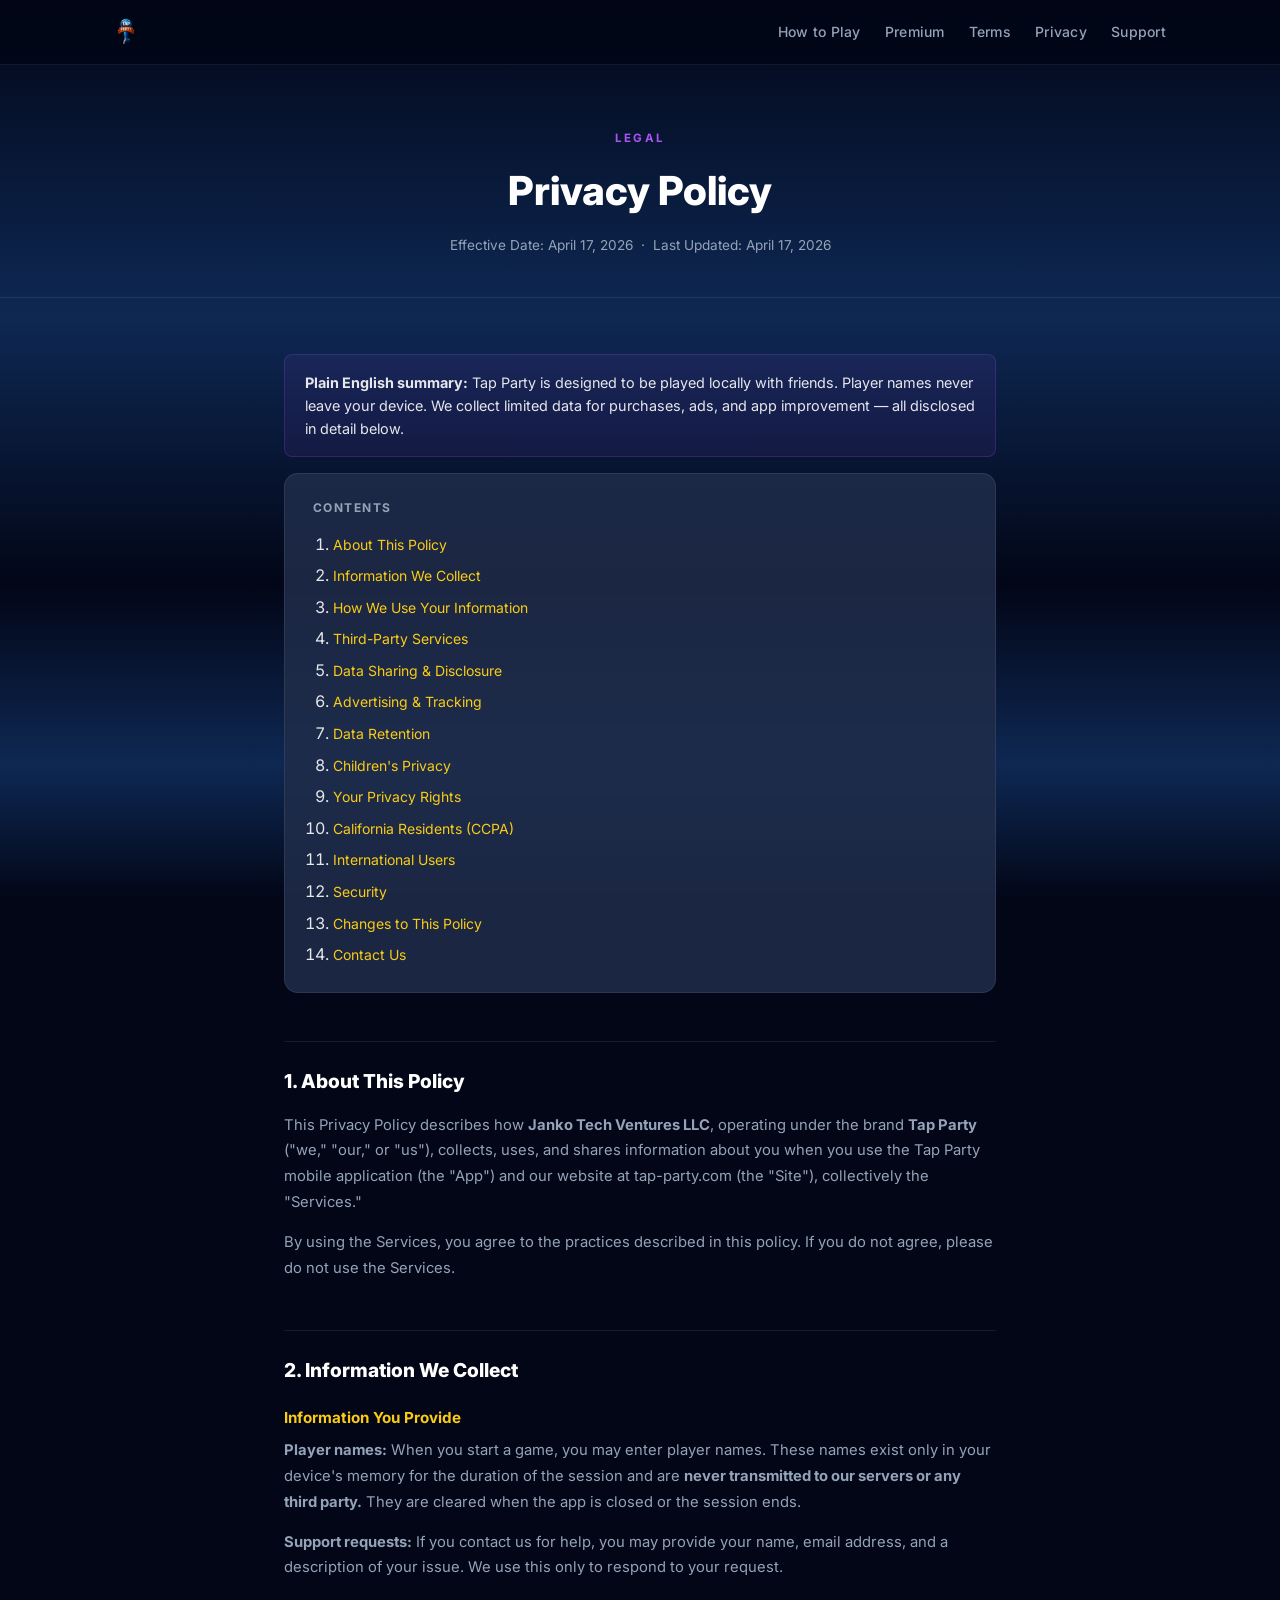
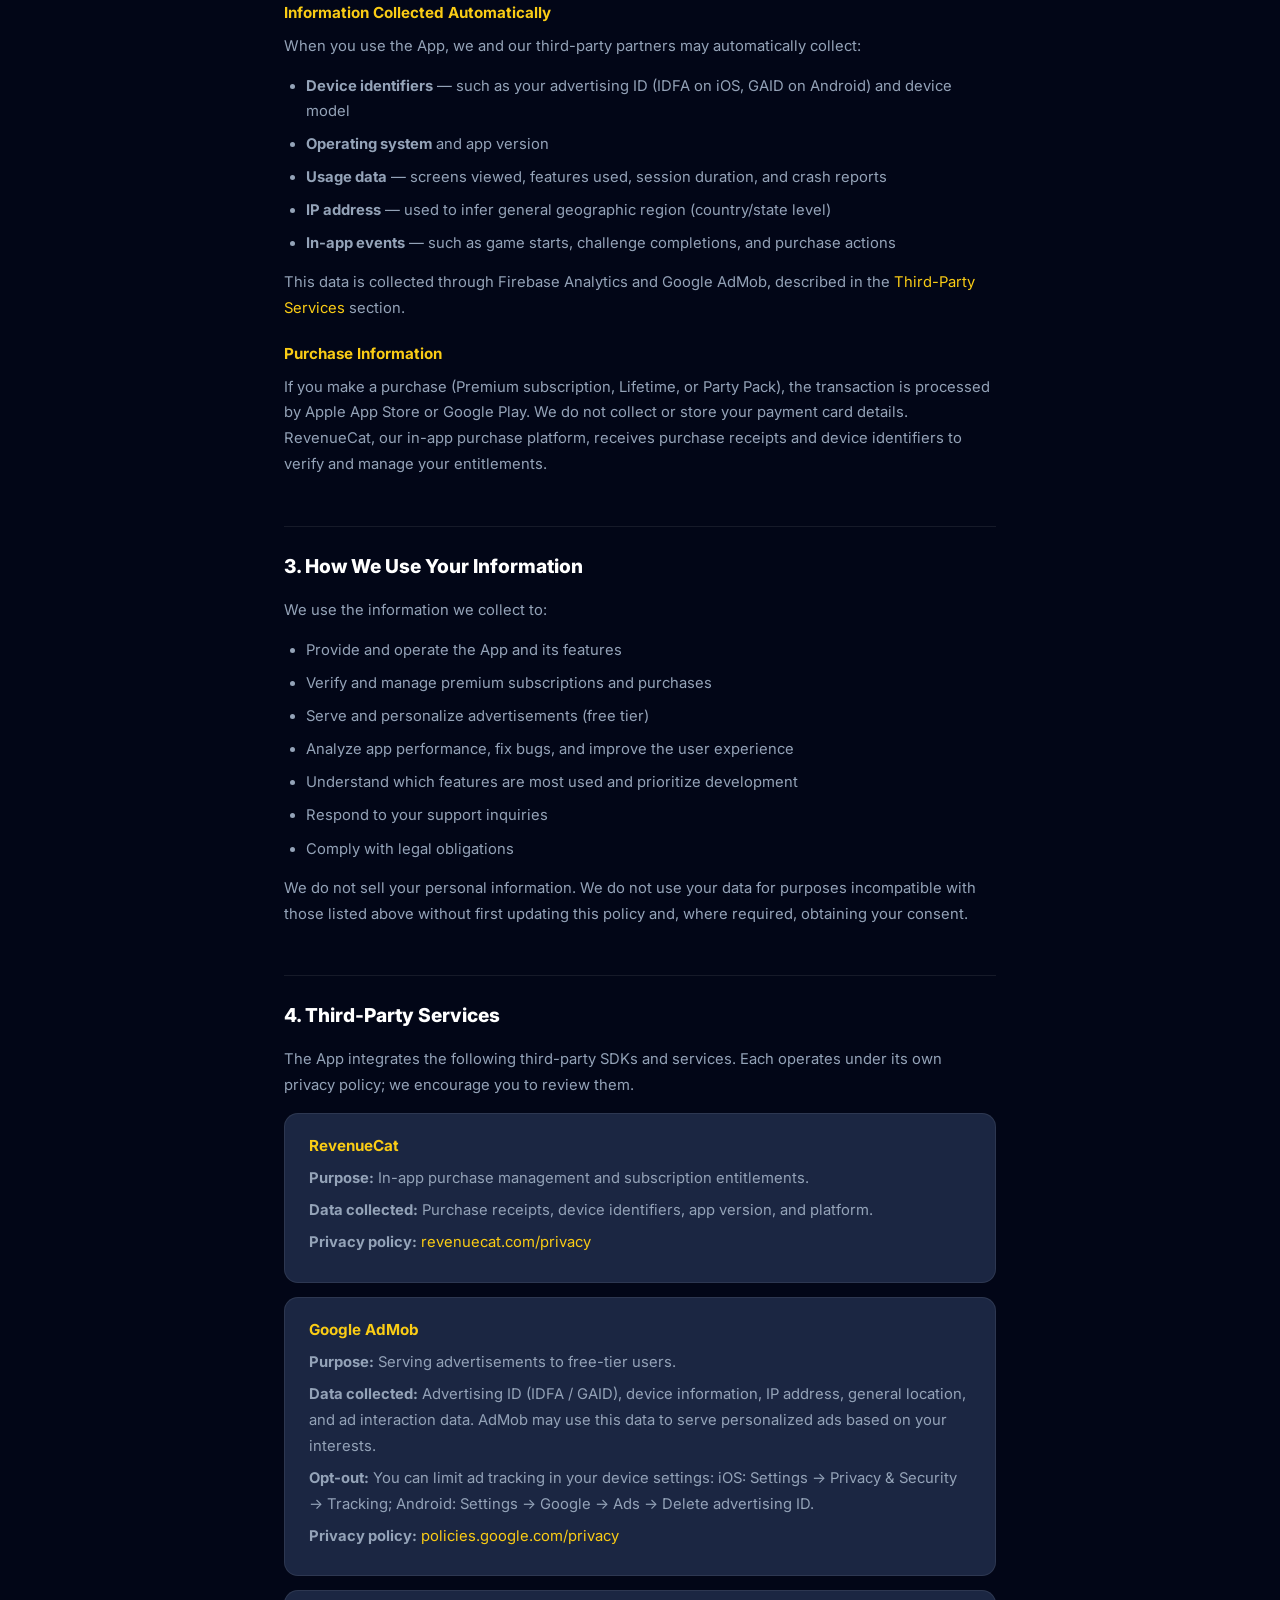
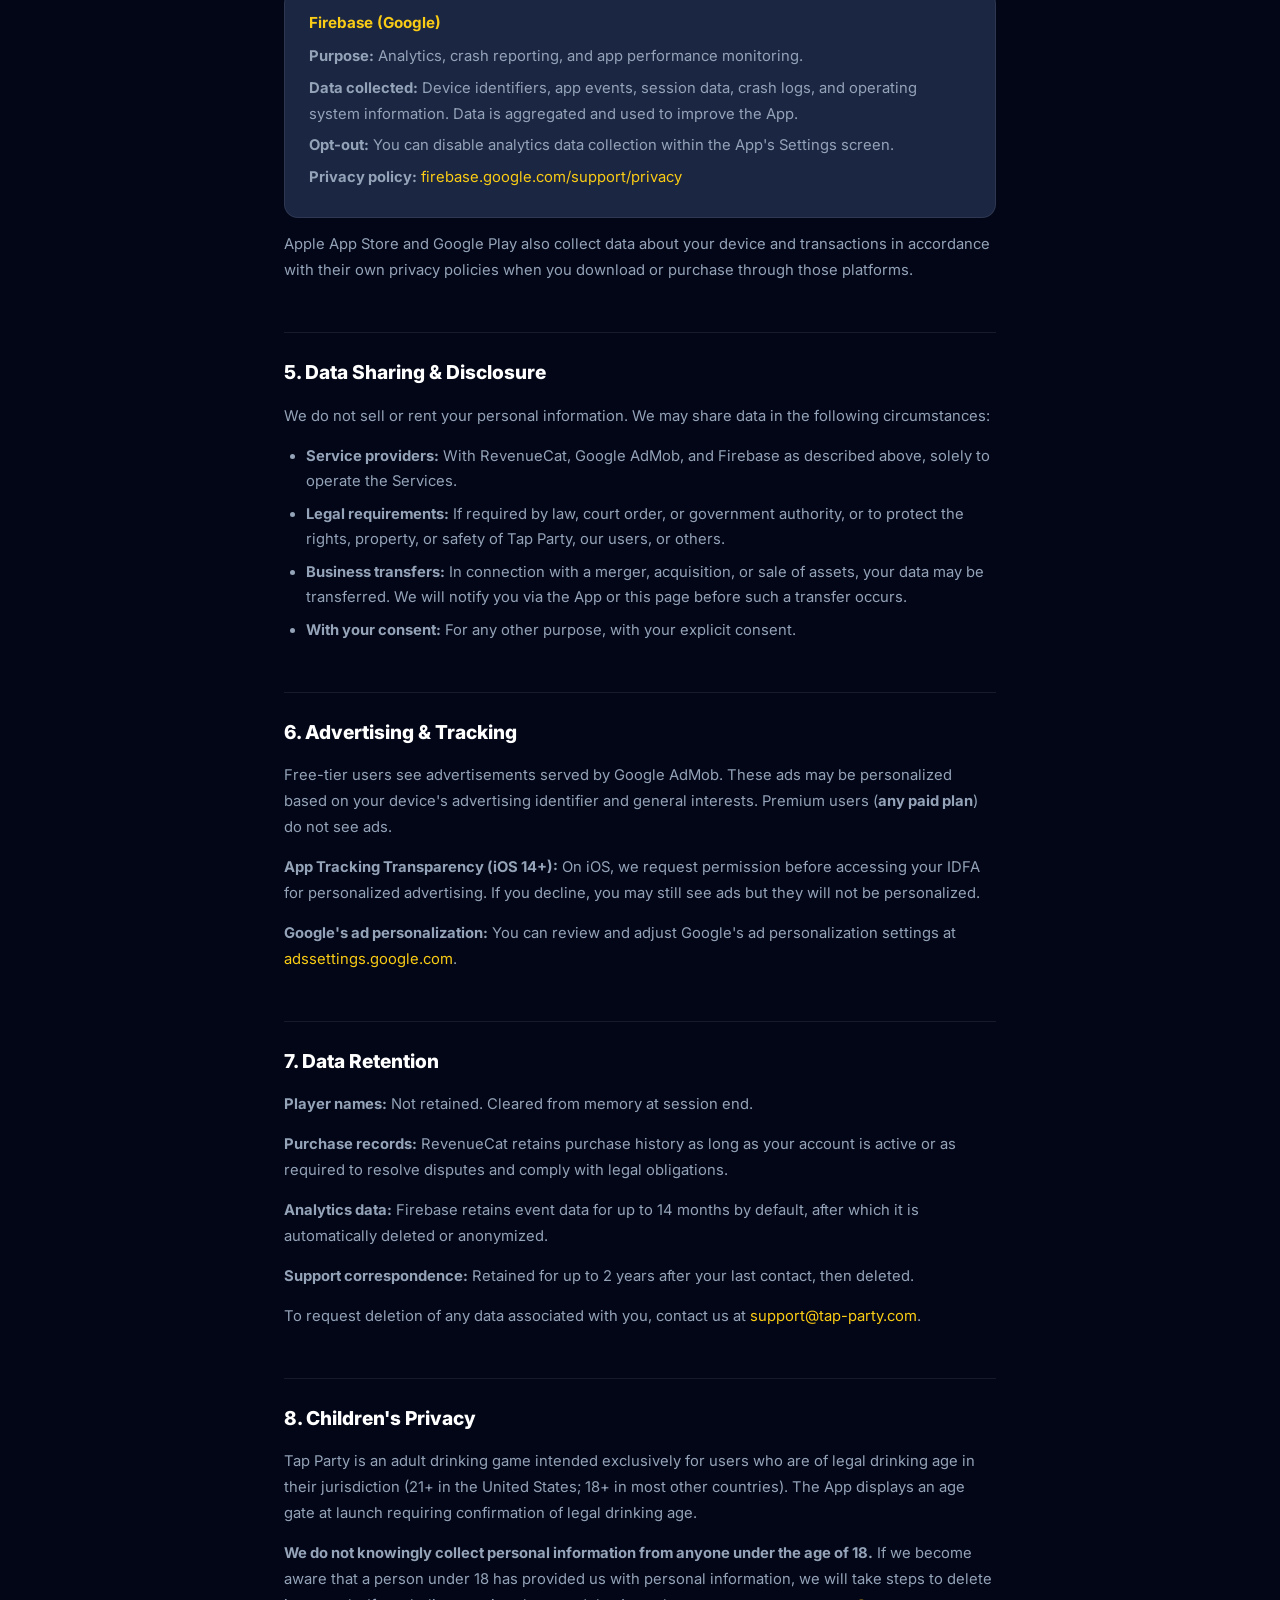
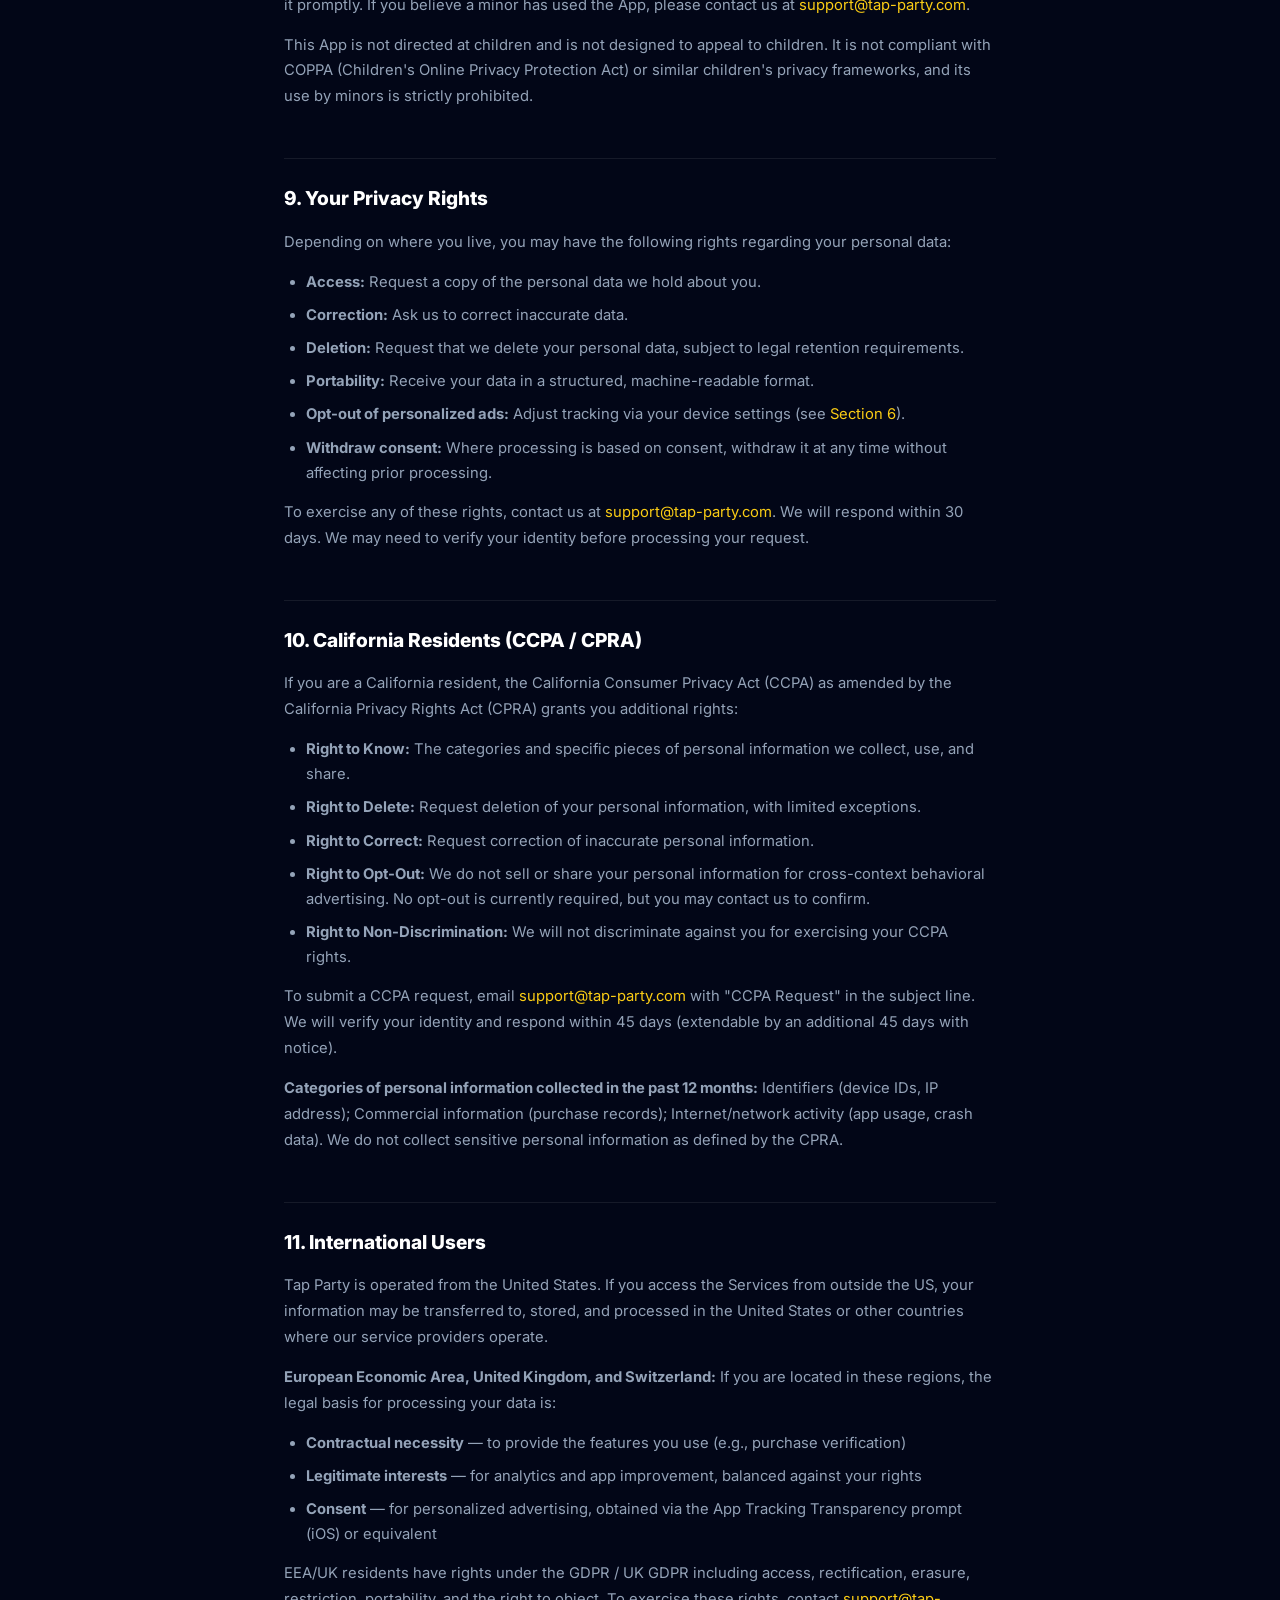
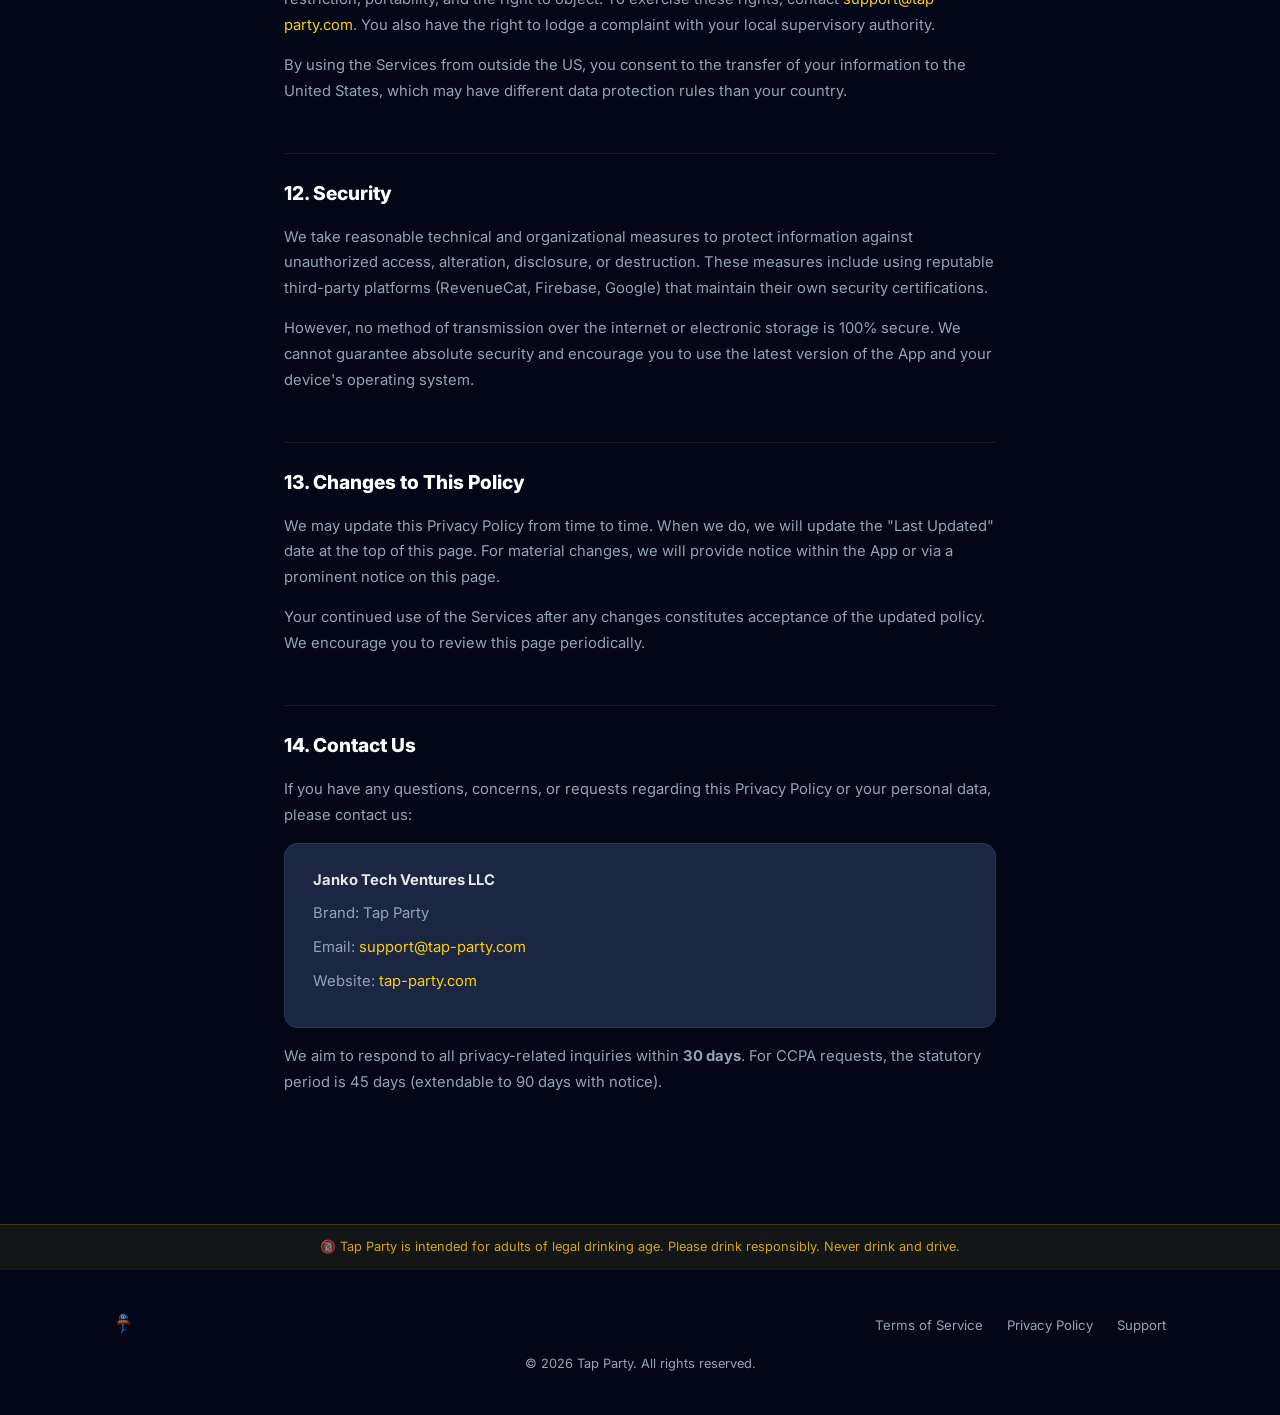
==== commit d9567fb6: "Update privacy.html" ====
--- a/privacy.html
+++ b/privacy.html
@@ -214,9 +214,10 @@
     <div class="legal-section" id="about">
       <h2>1. About This Policy</h2>
       <p>
-        This Privacy Policy describes how Tap Party ("we," "our," or "us") collects, uses, and
-        shares information about you when you use the Tap Party mobile application (the "App")
-        and our website at tap-party.com (the "Site"), collectively the "Services."
+        This Privacy Policy describes how <strong>Janko Tech Ventures LLC</strong>, operating under
+        the brand <strong>Tap Party</strong> ("we," "our," or "us"), collects, uses, and shares
+        information about you when you use the Tap Party mobile application (the "App") and our
+        website at tap-party.com (the "Site"), collectively the "Services."
       </p>
       <p>
         By using the Services, you agree to the practices described in this policy. If you do not
@@ -537,7 +538,8 @@
         personal data, please contact us:
       </p>
       <div class="contact-card">
-        <p><strong>Tap Party</strong></p>
+        <p><strong>Janko Tech Ventures LLC</strong></p>
+        <p>Brand: Tap Party</p>
         <p>Email: <a href="mailto:support@tap-party.com">support@tap-party.com</a></p>
         <p>Website: <a href="https://tap-party.com">tap-party.com</a></p>
       </div>
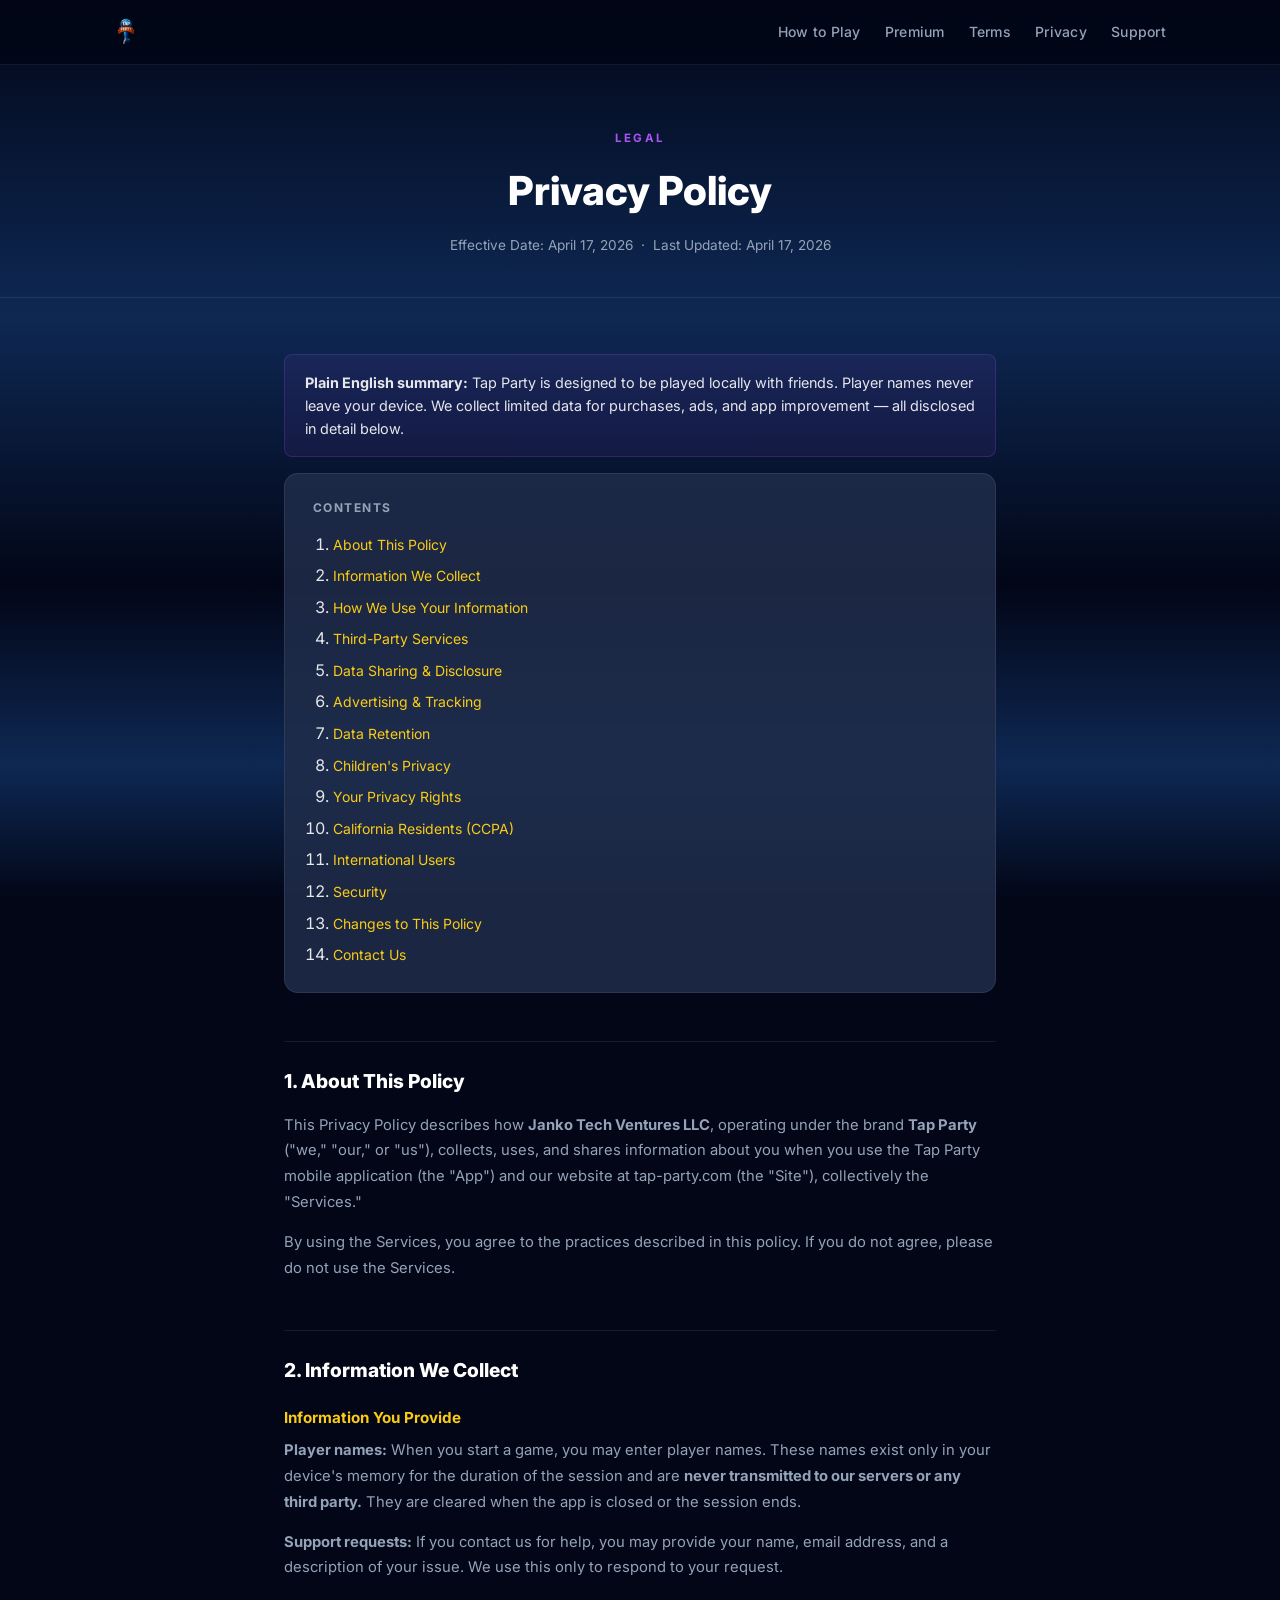
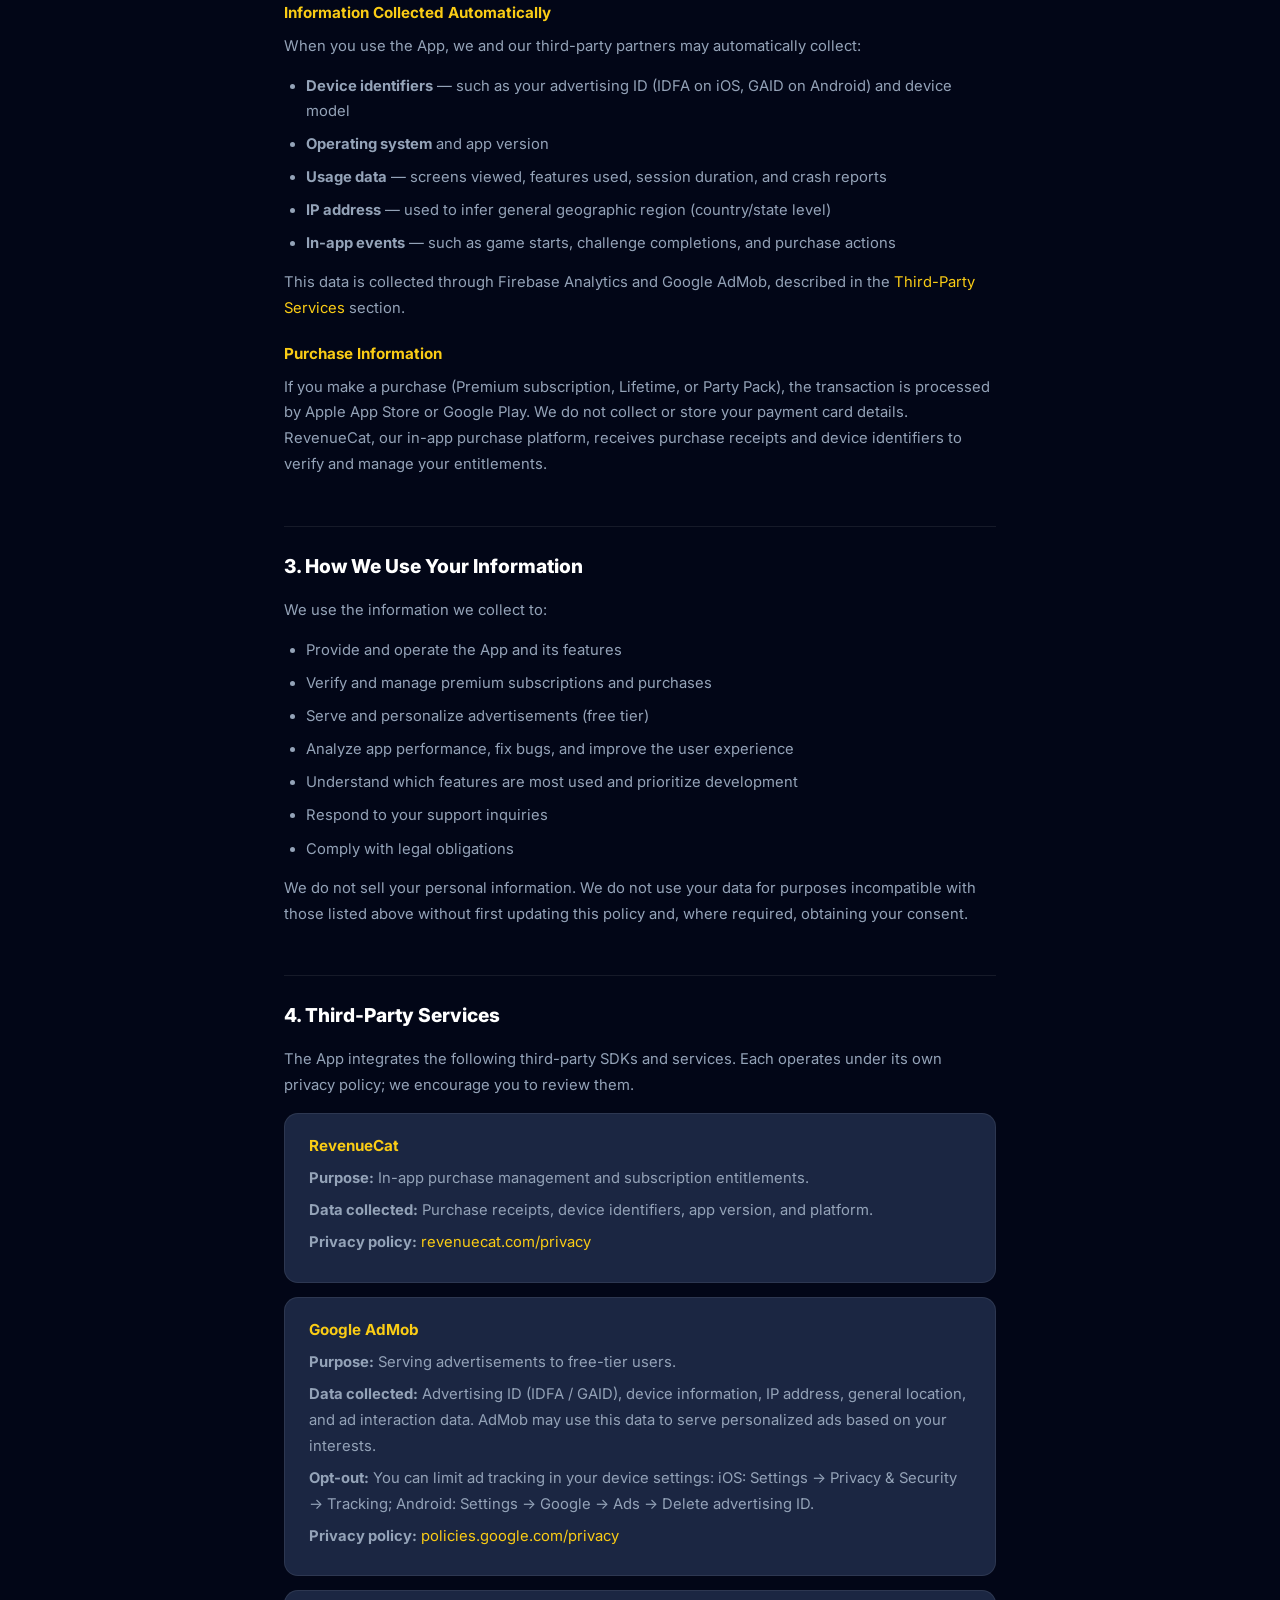
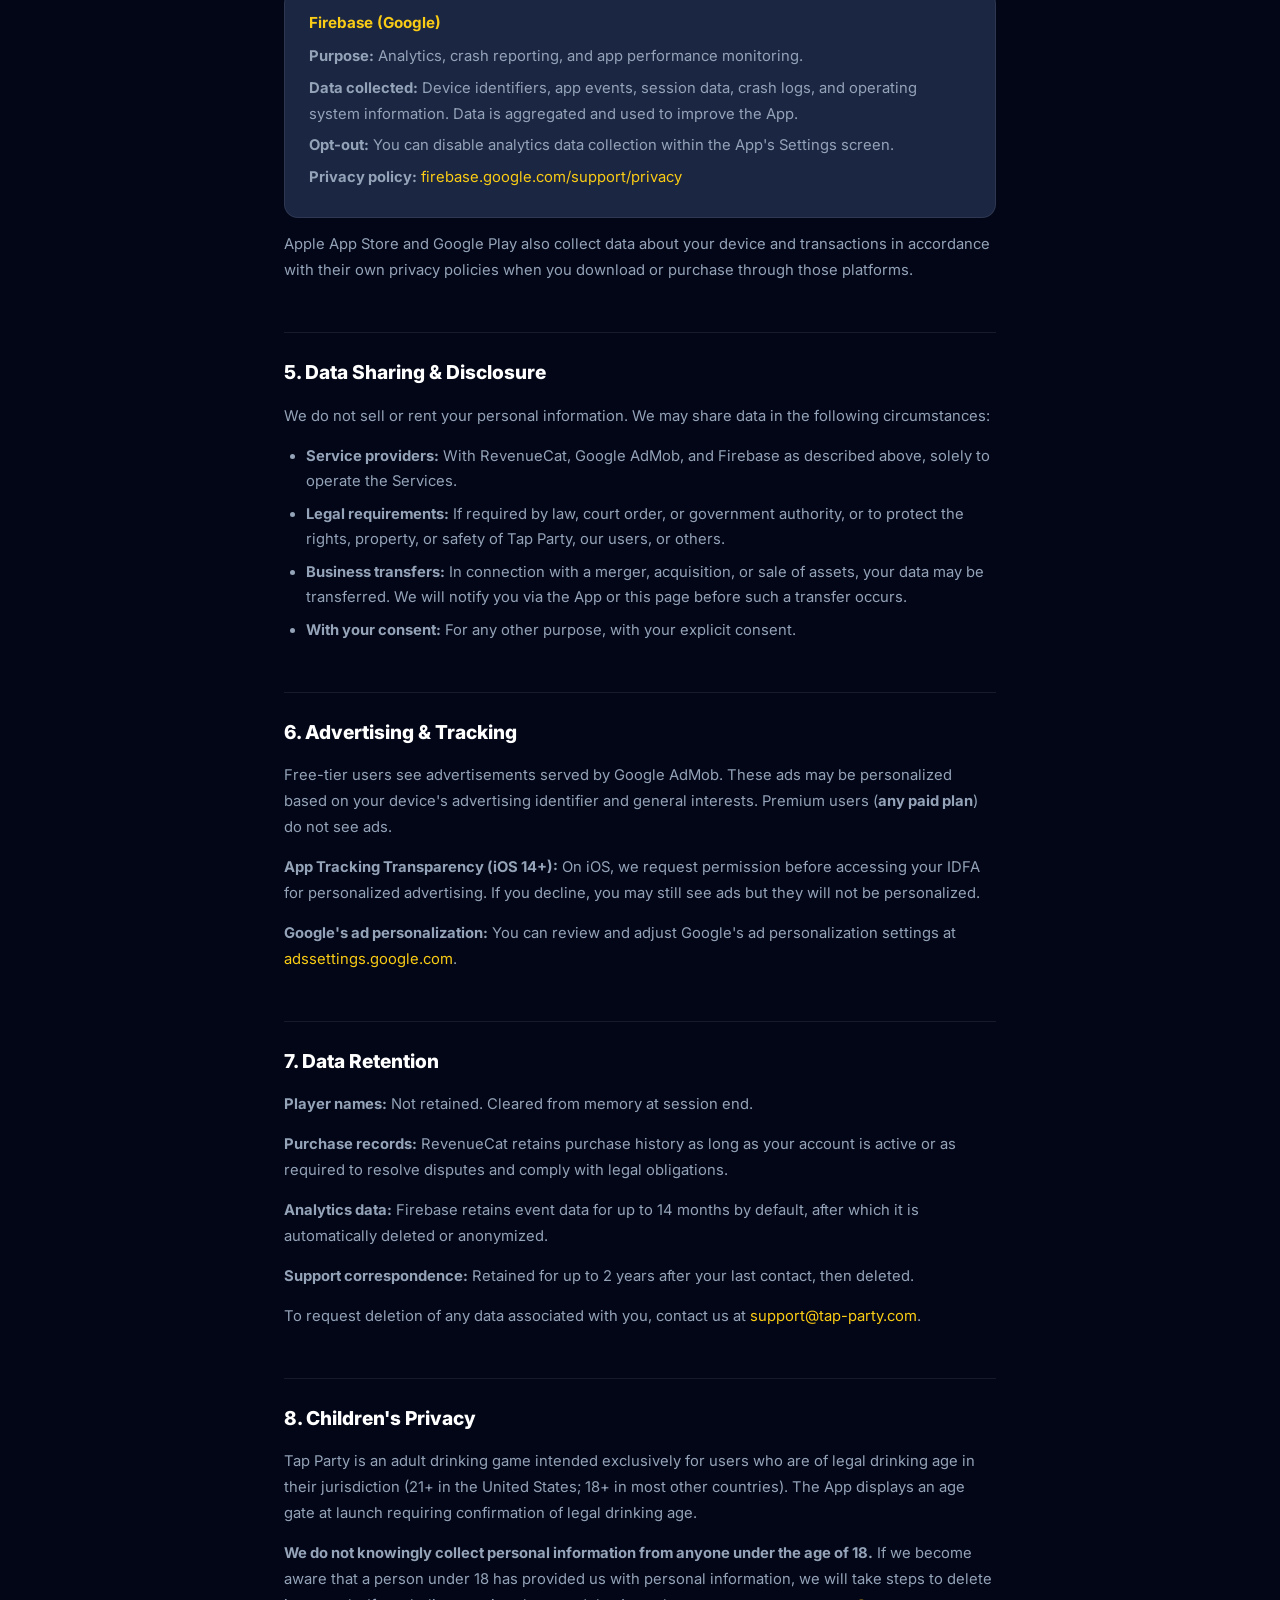
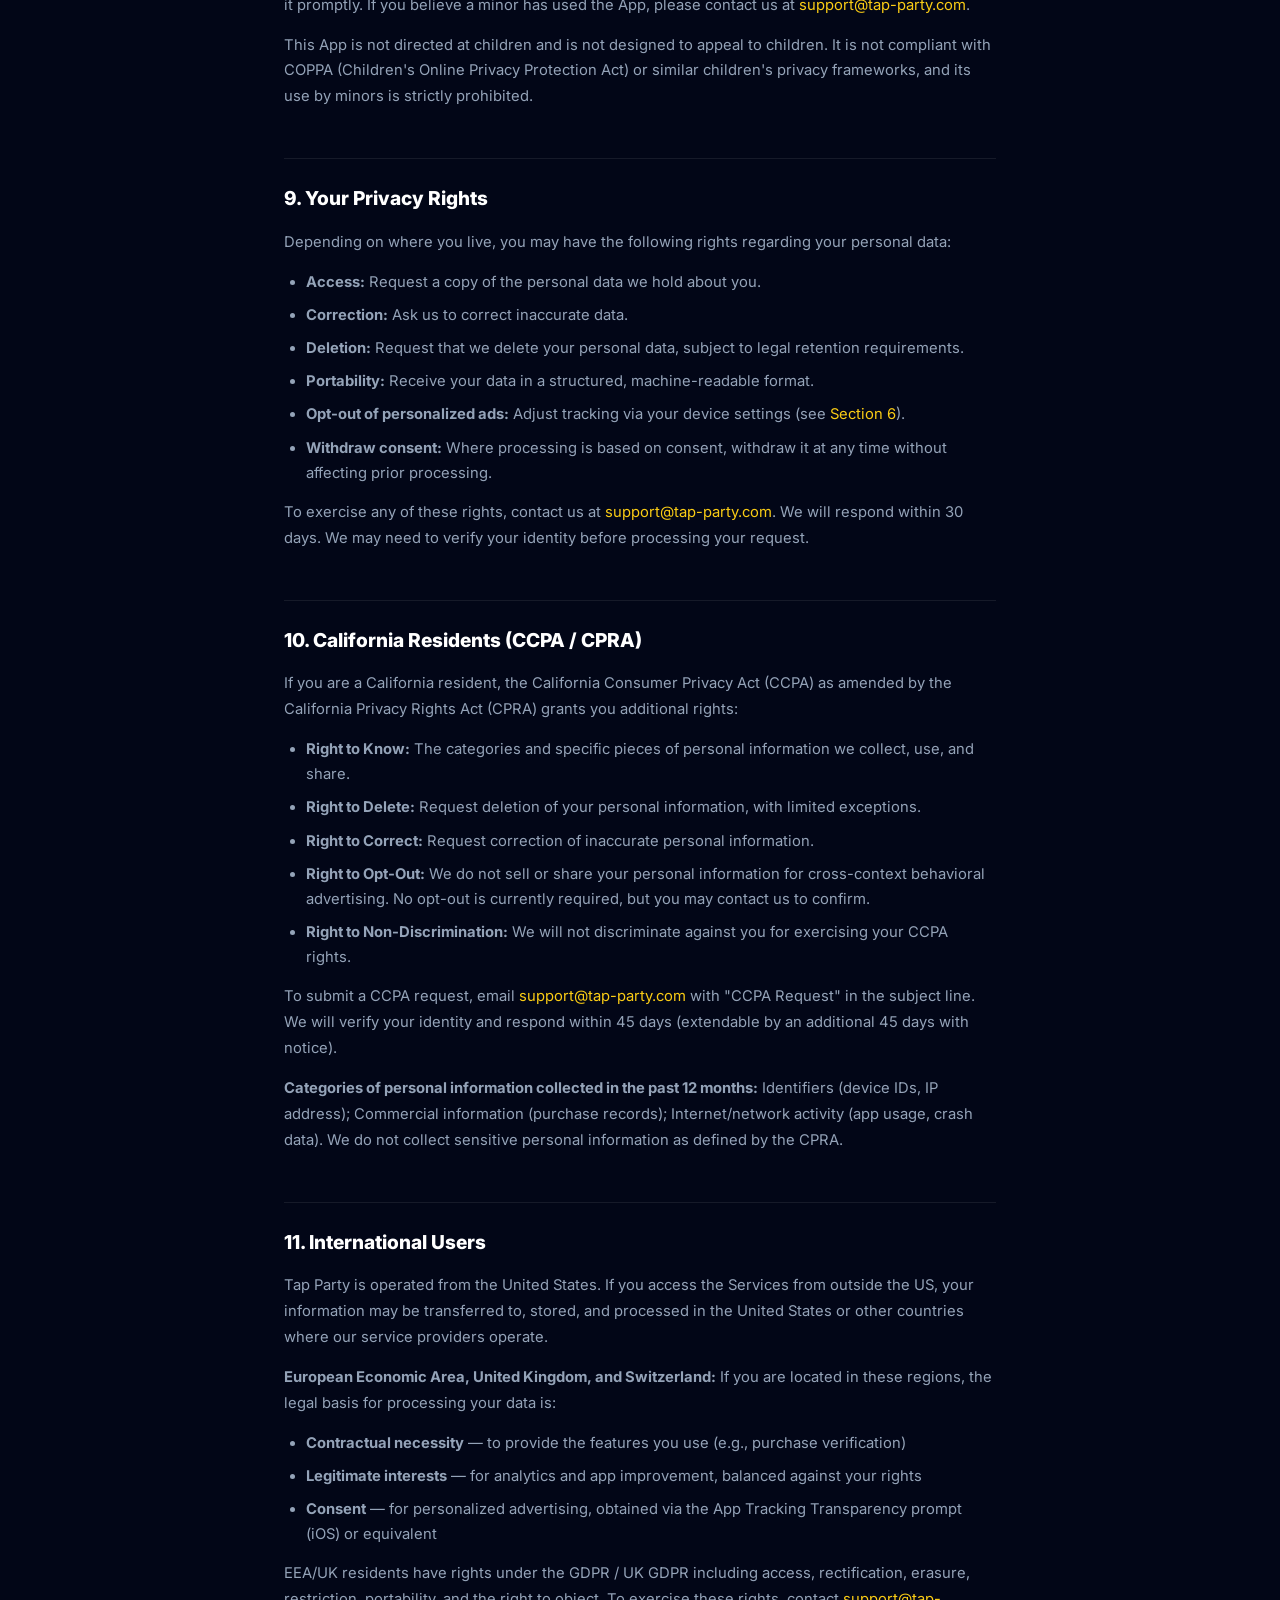
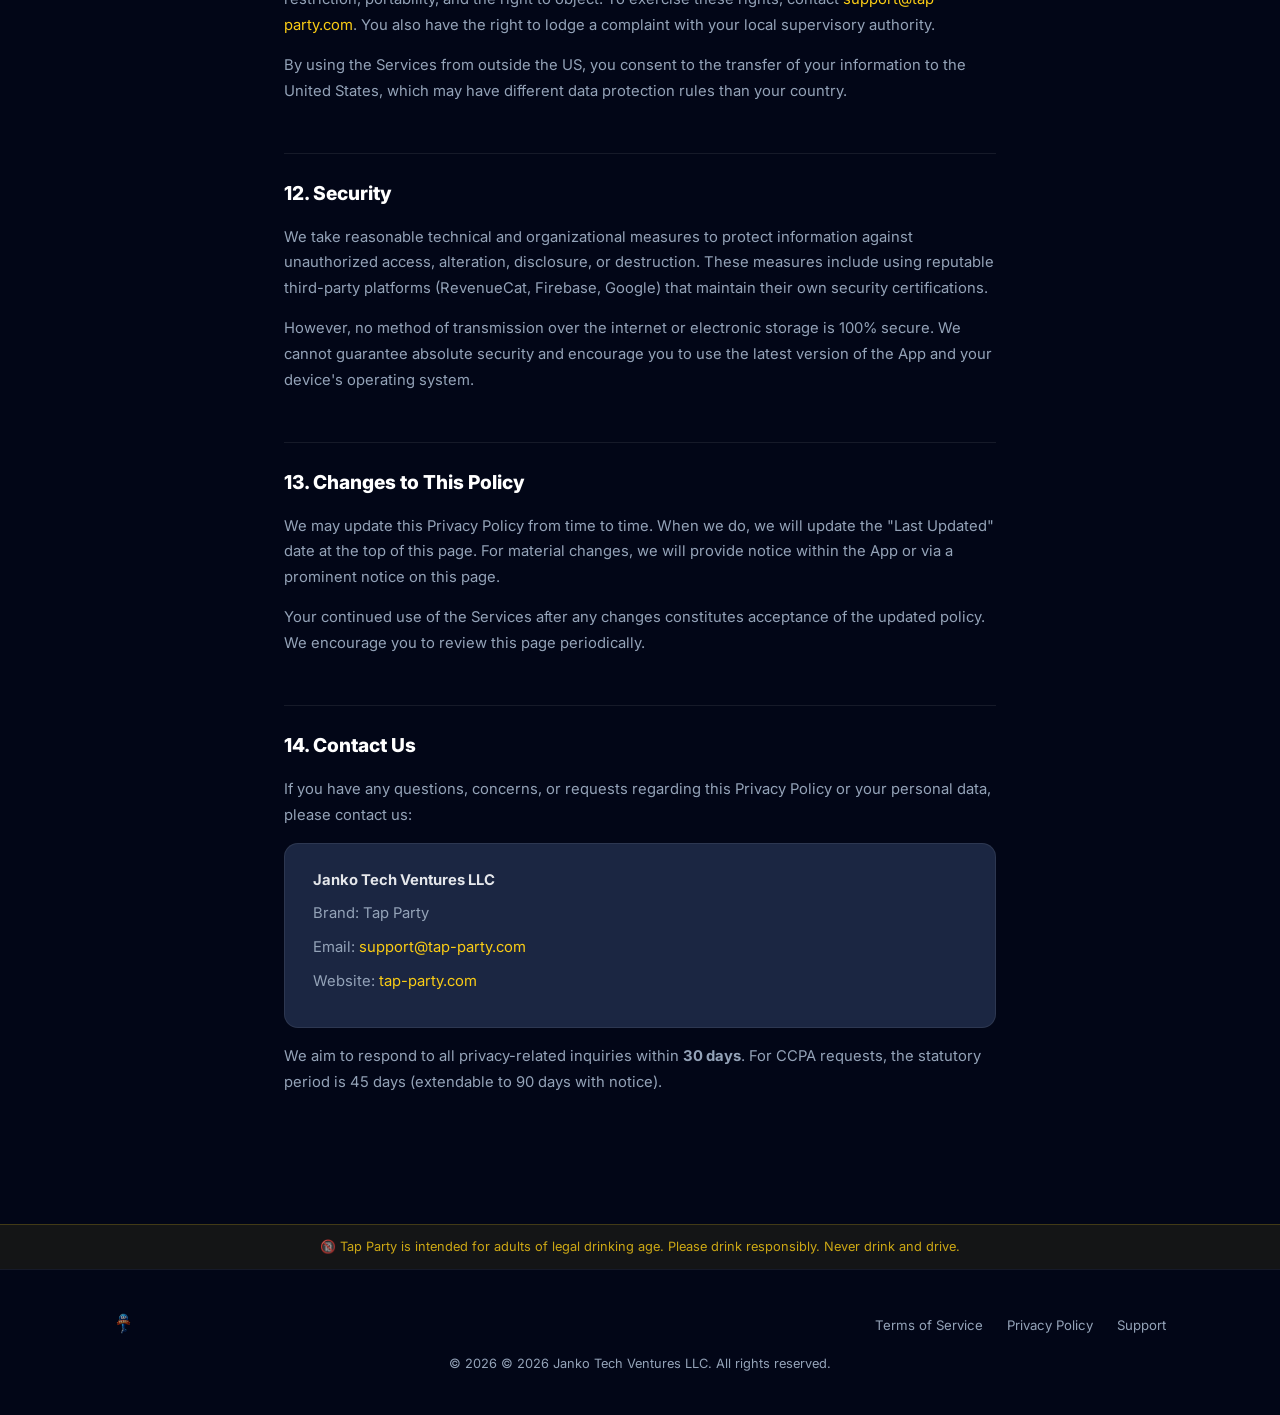
==== commit af873562: "Update privacy.html" ====
--- a/privacy.html
+++ b/privacy.html
@@ -572,7 +572,7 @@
         </ul>
       </div>
       <p class="footer__copy">
-        &copy; <script>document.write(new Date().getFullYear())</script> Tap Party. All rights reserved.
+        &copy; <script>document.write(new Date().getFullYear())</script> © 2026 Janko Tech Ventures LLC. All rights reserved.
       </p>
     </div>
   </footer>
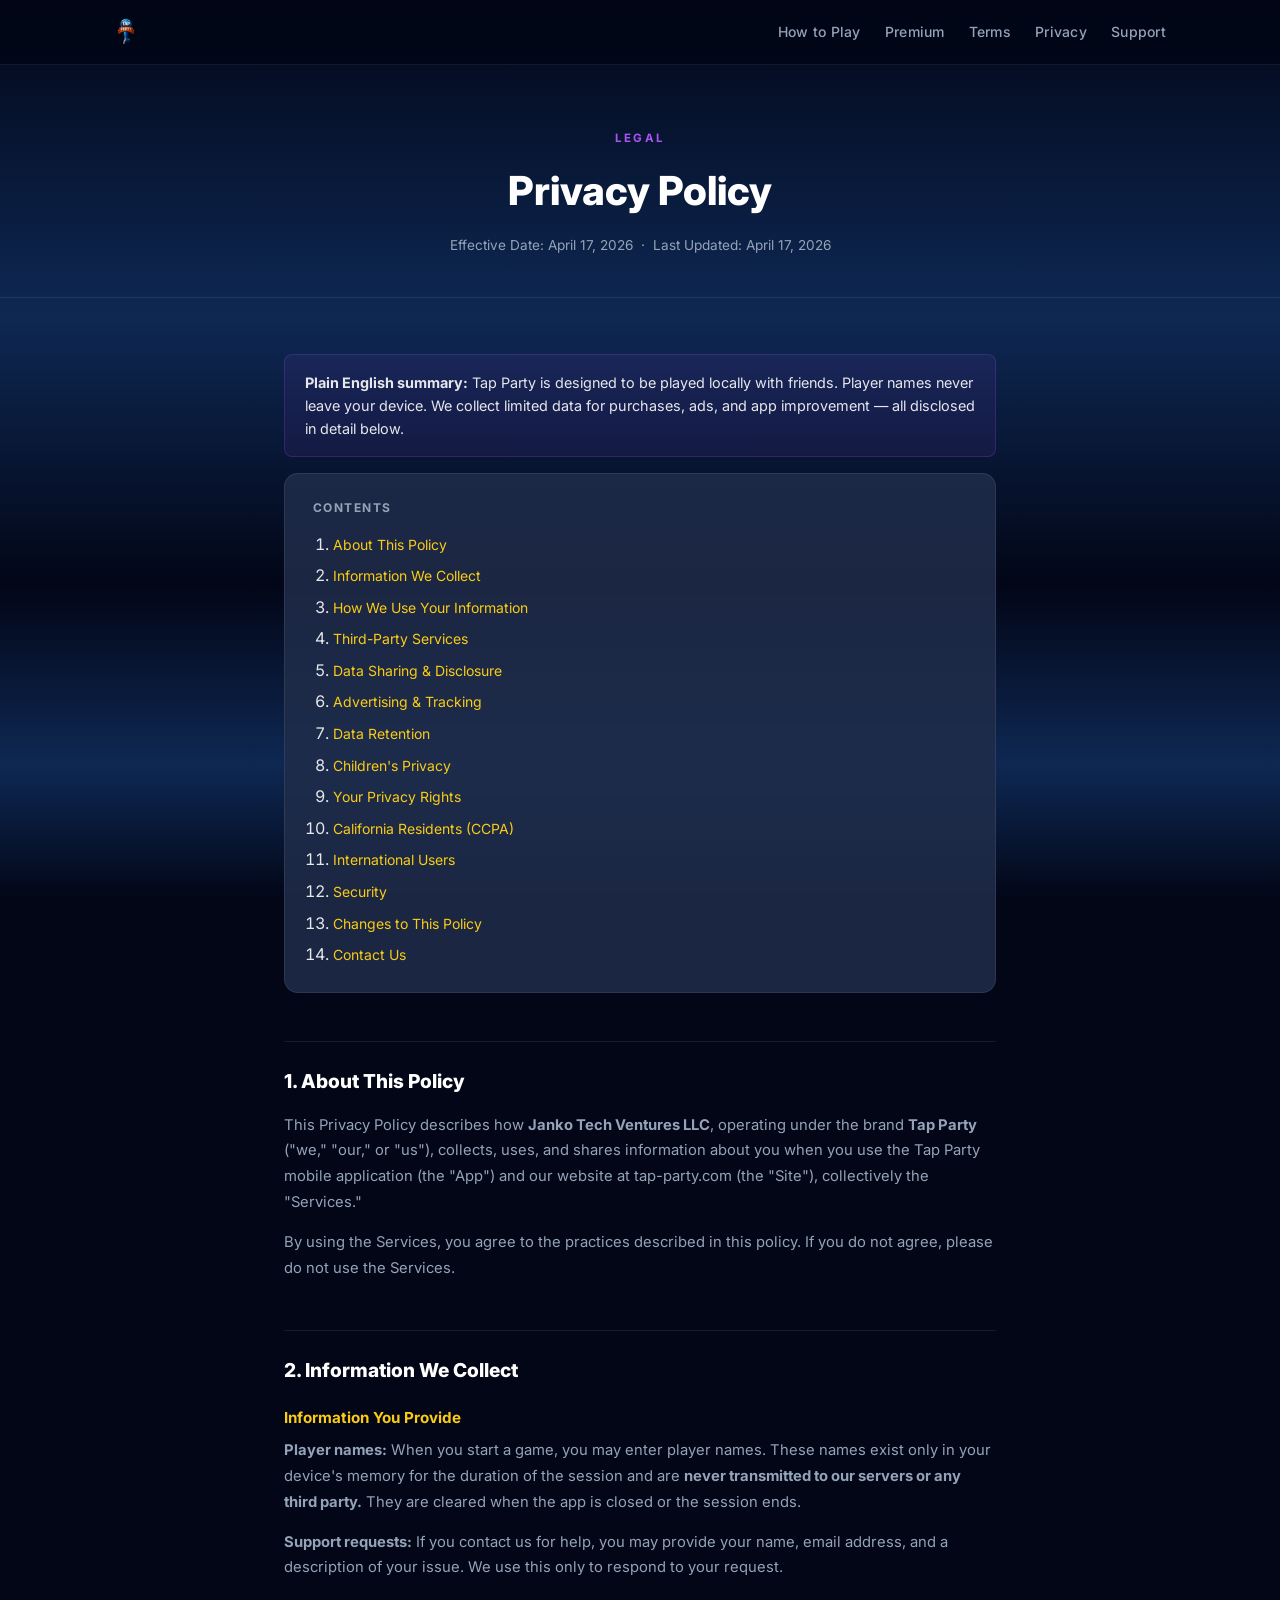
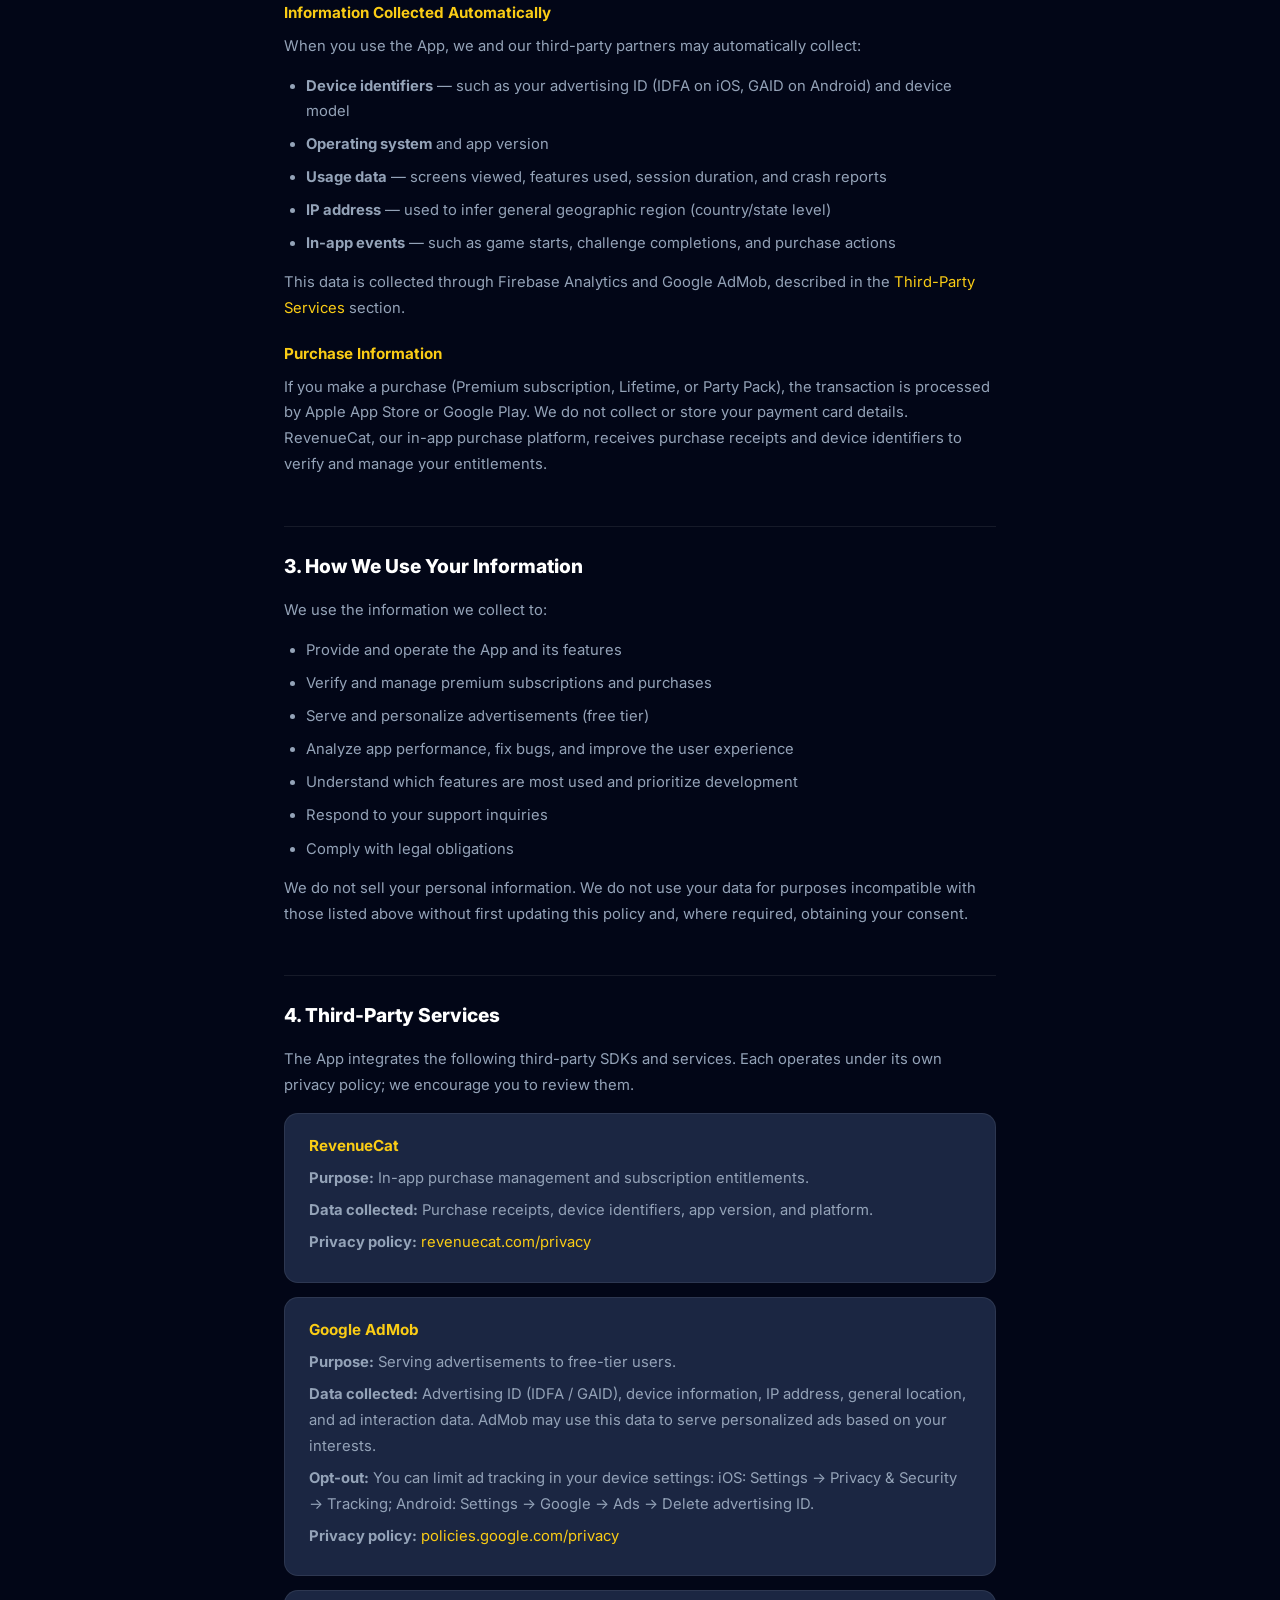
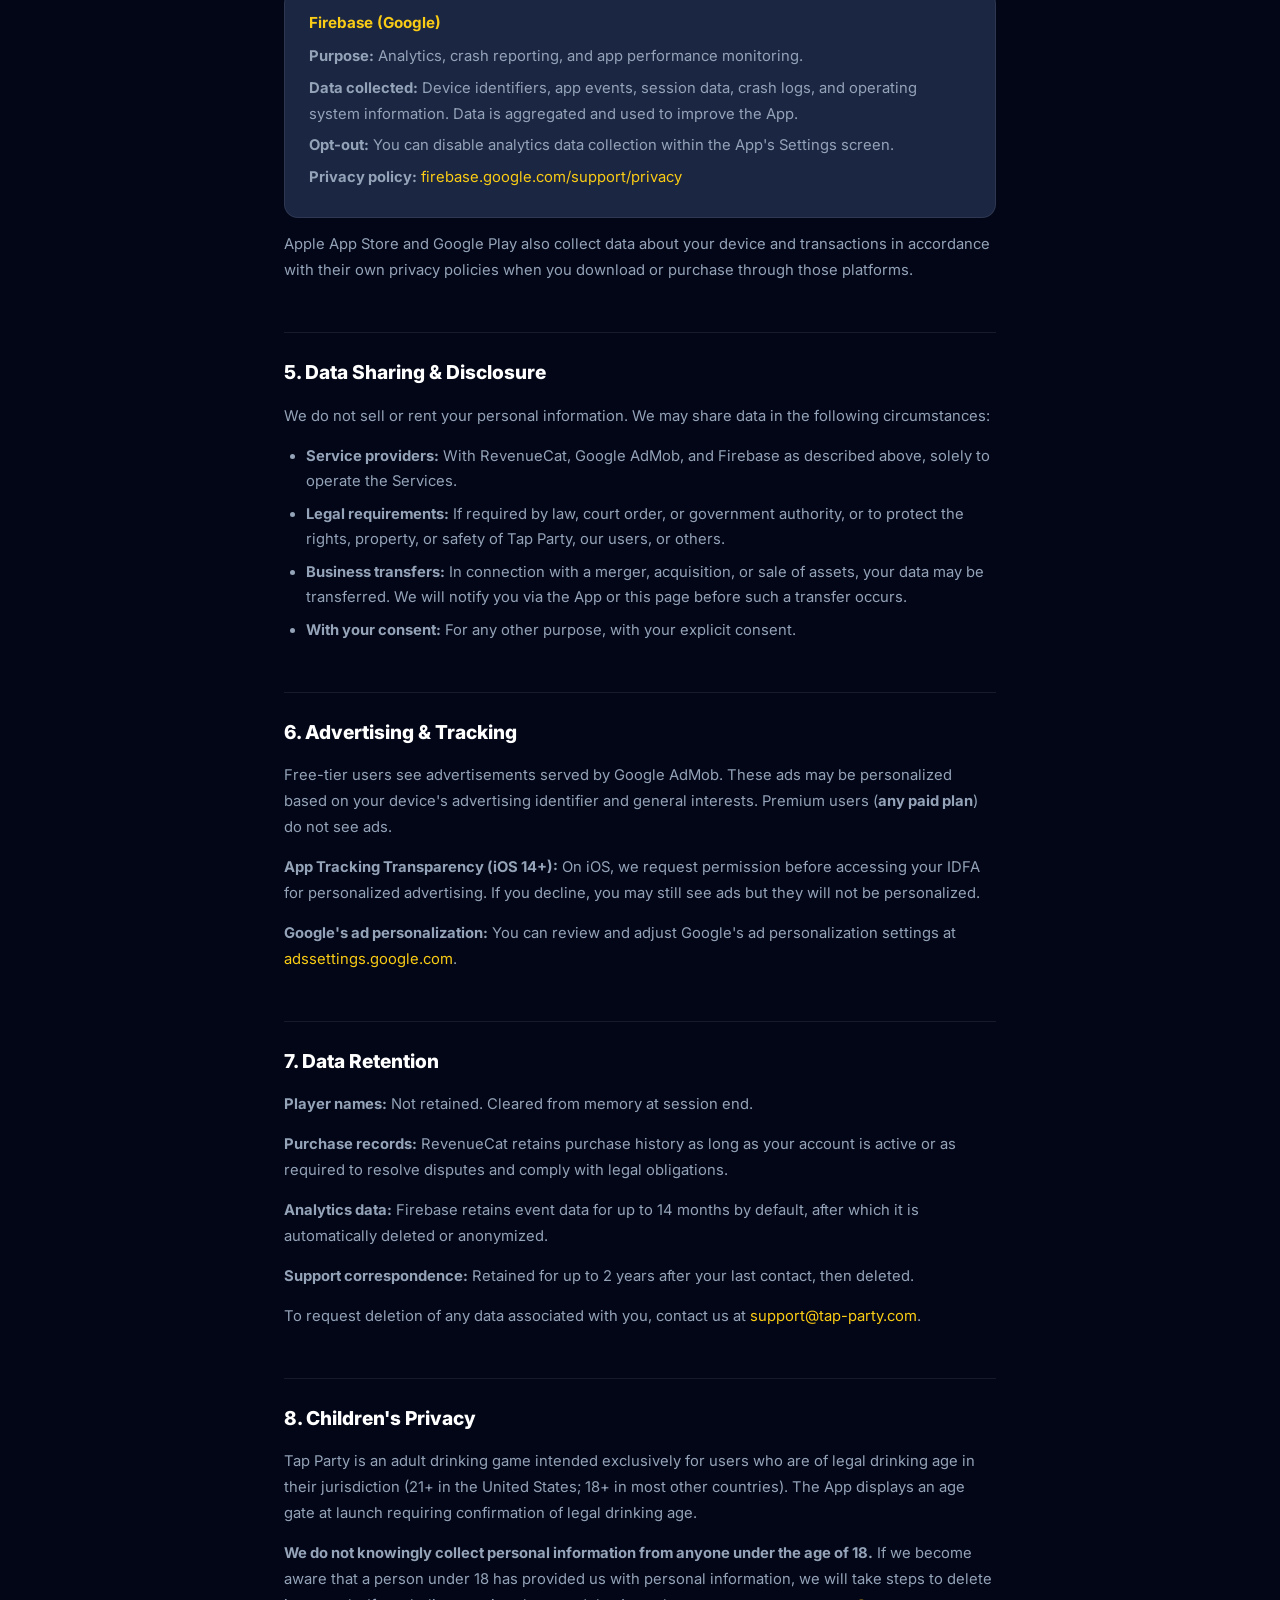
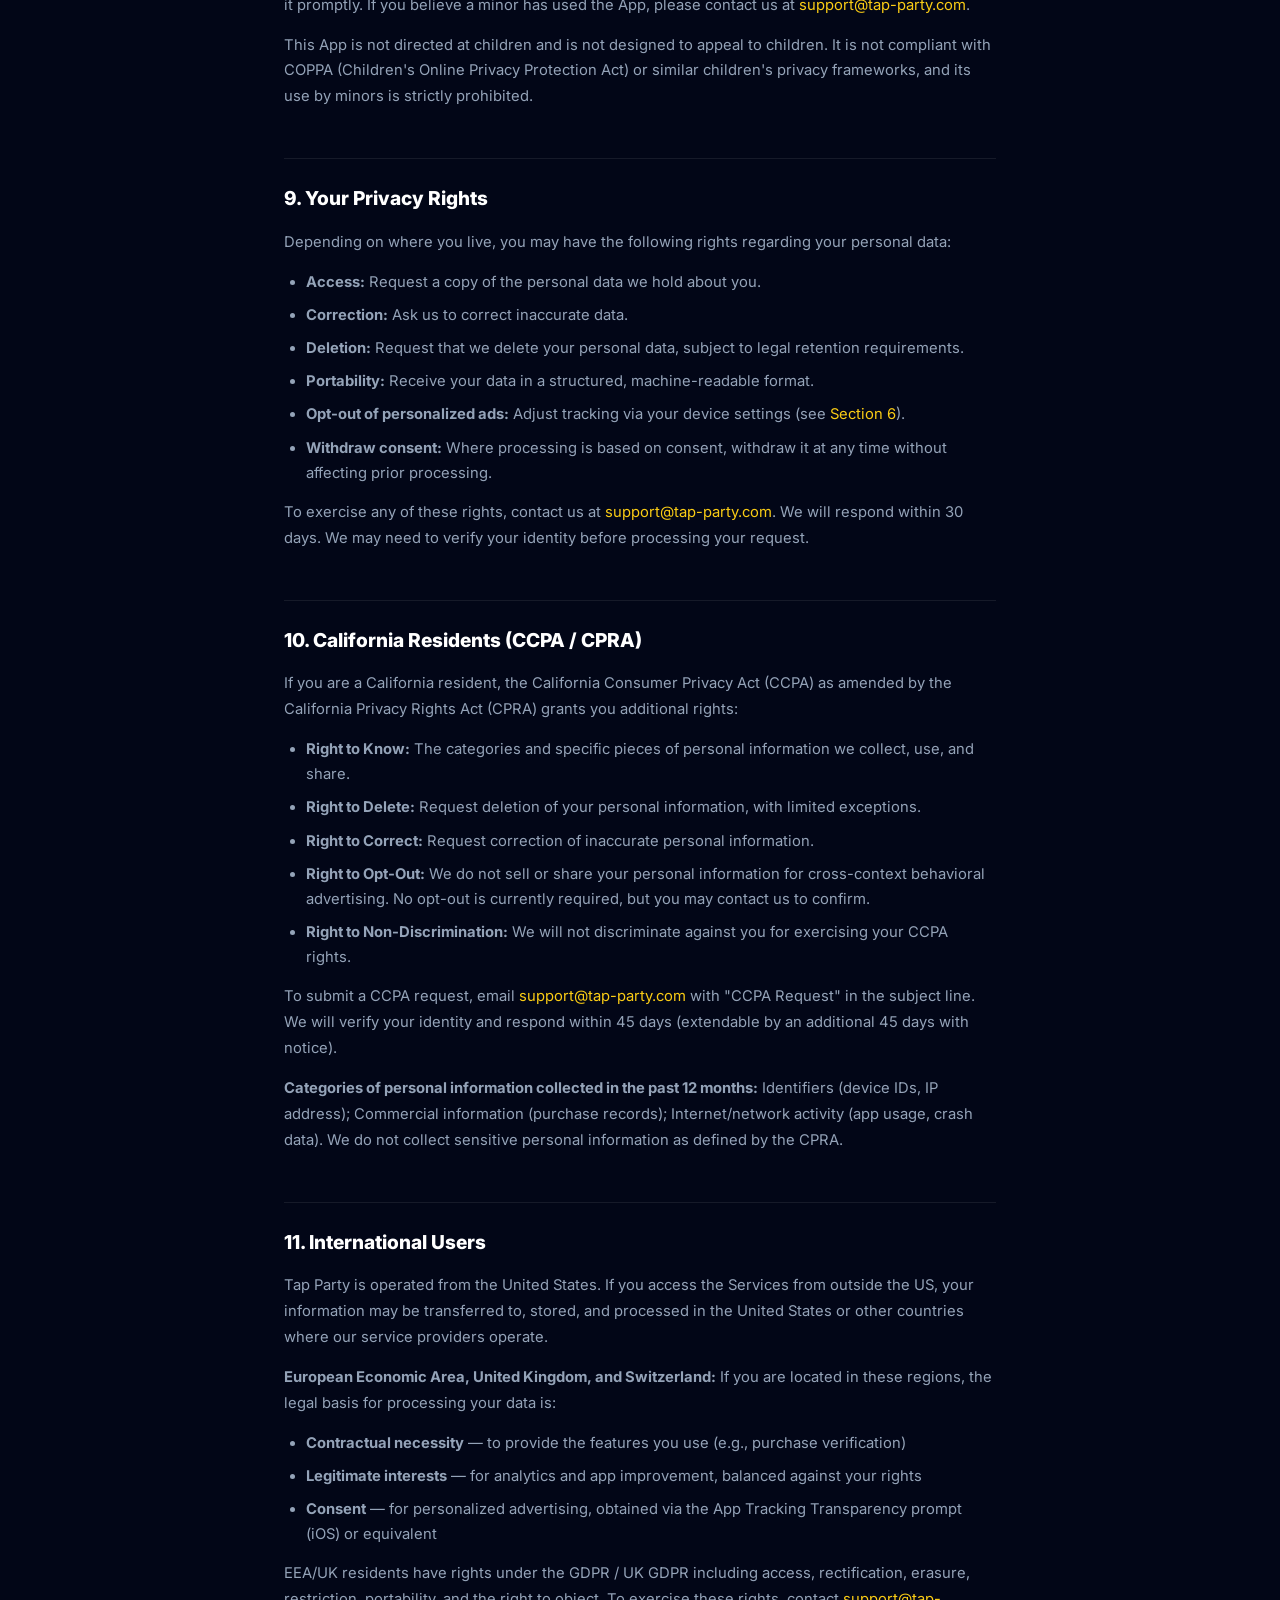
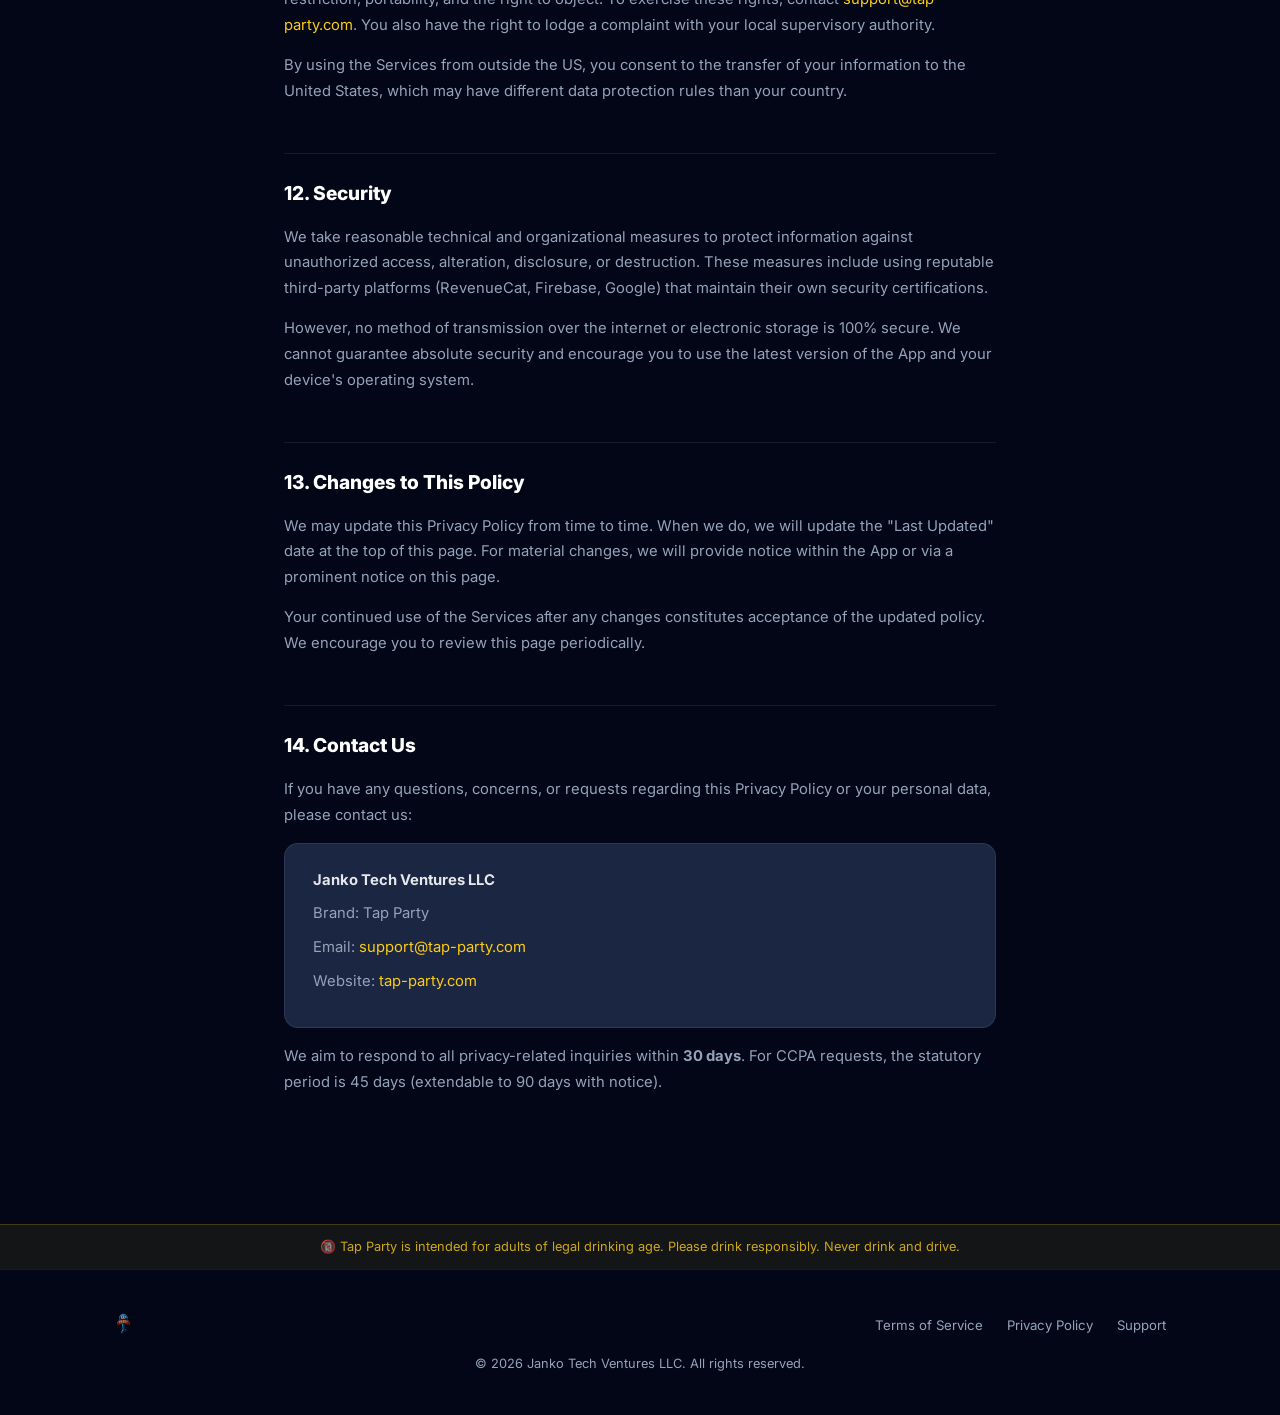
==== commit f201df7d: "Update privacy.html" ====
--- a/privacy.html
+++ b/privacy.html
@@ -572,7 +572,7 @@
         </ul>
       </div>
       <p class="footer__copy">
-        &copy; <script>document.write(new Date().getFullYear())</script> © 2026 Janko Tech Ventures LLC. All rights reserved.
+        &copy; <script>document.write(new Date().getFullYear())</script> Janko Tech Ventures LLC. All rights reserved.
       </p>
     </div>
   </footer>
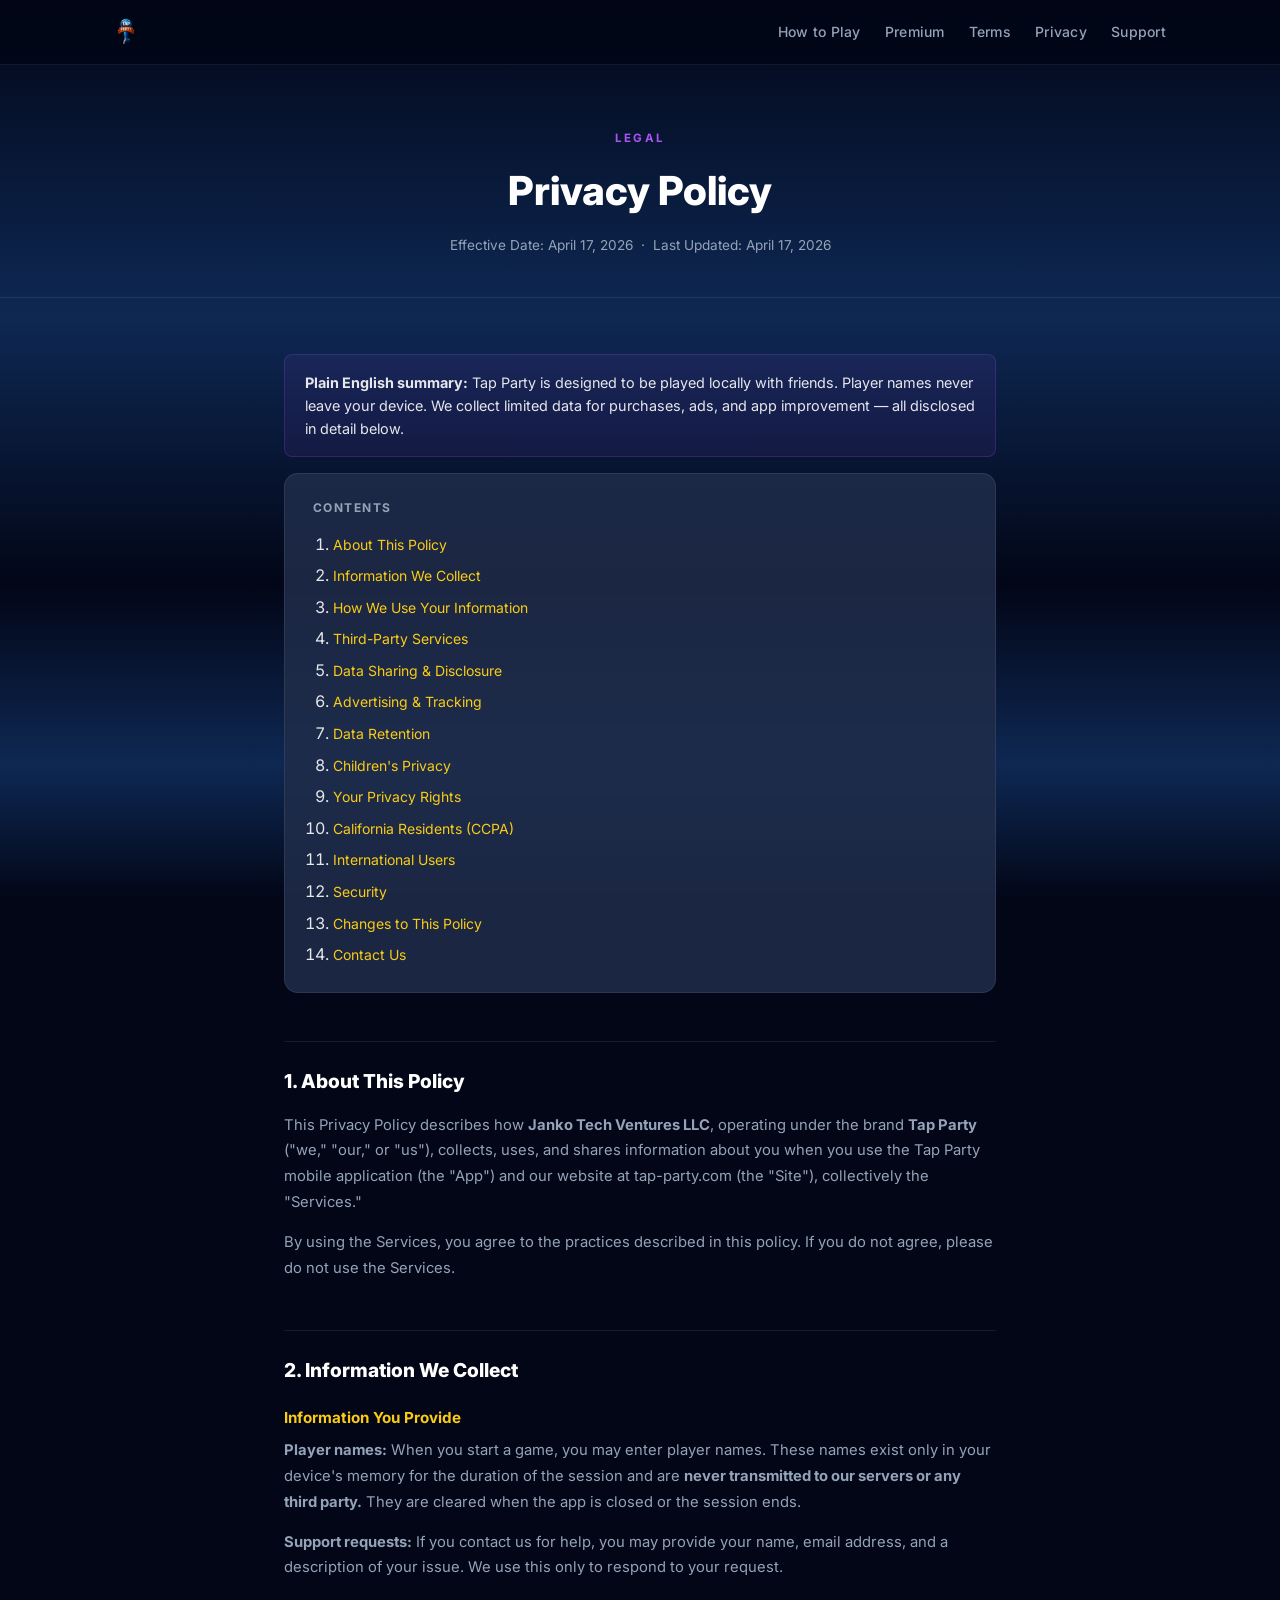
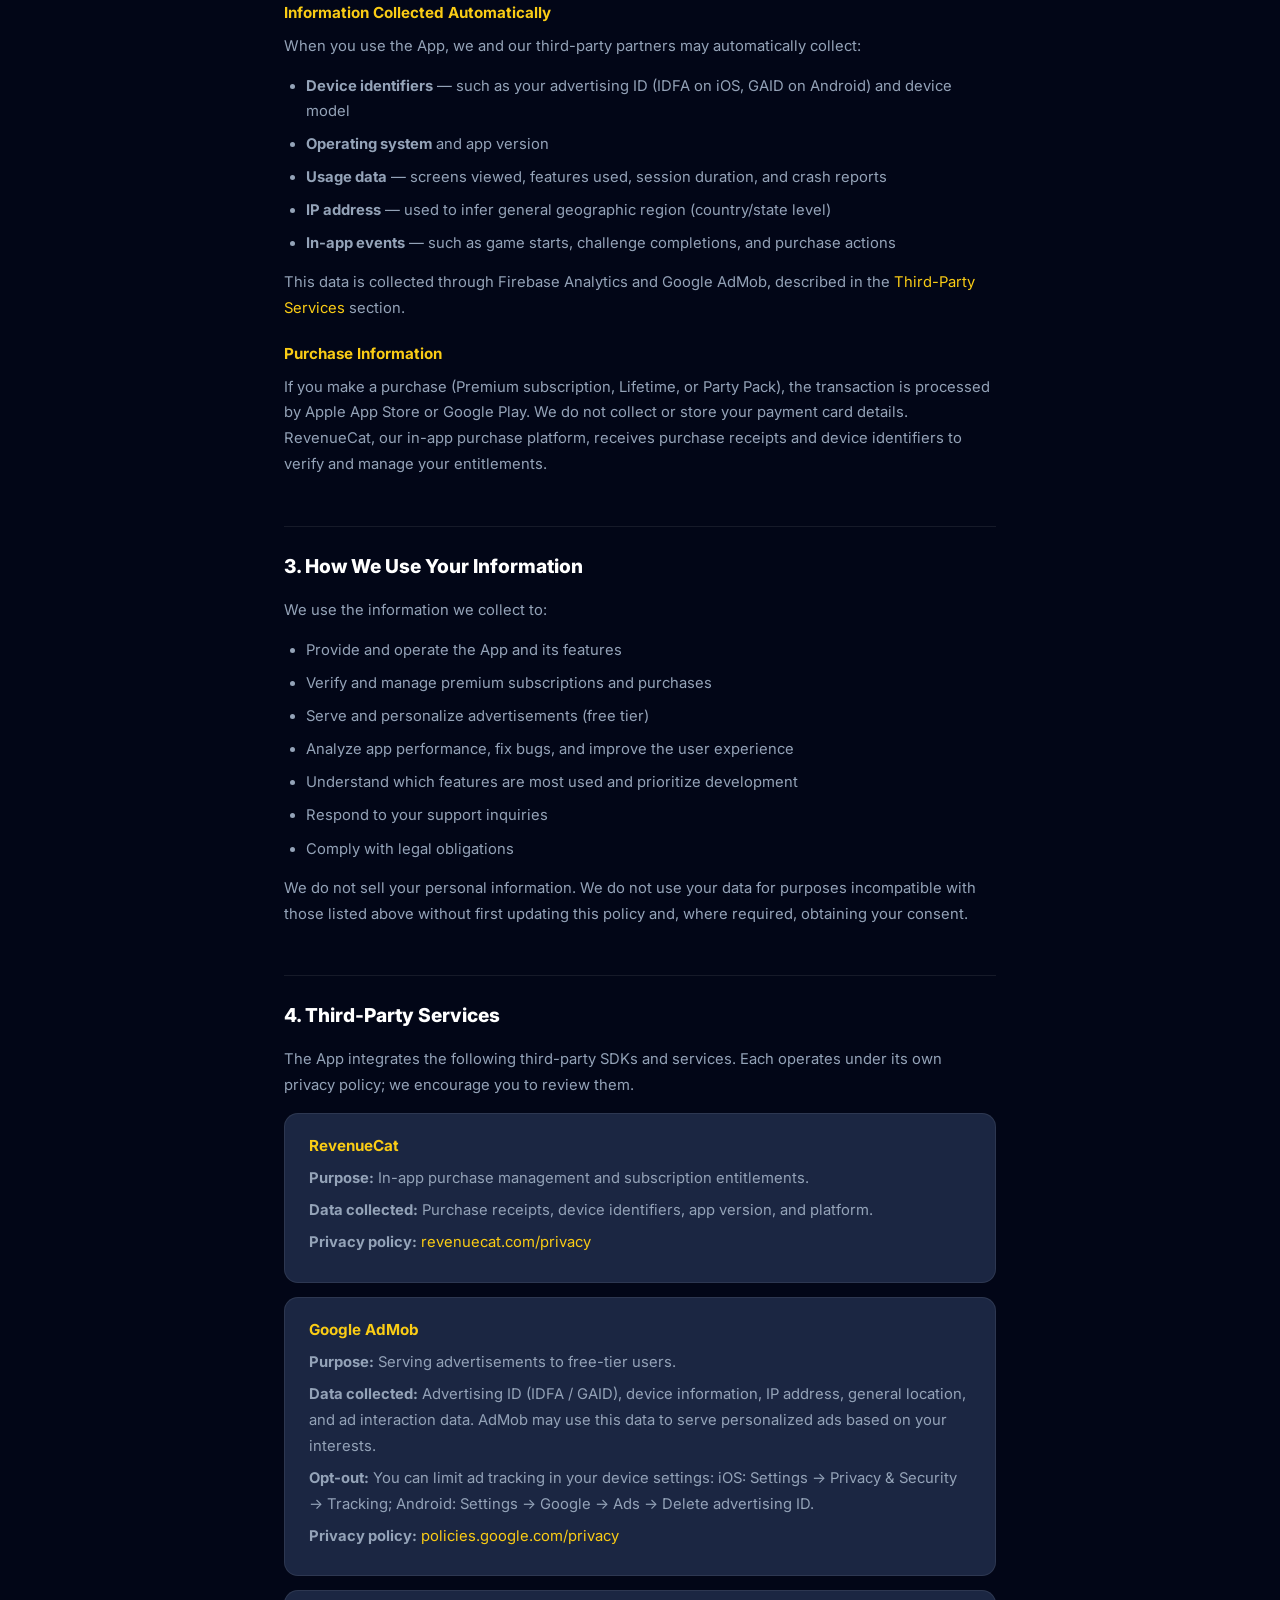
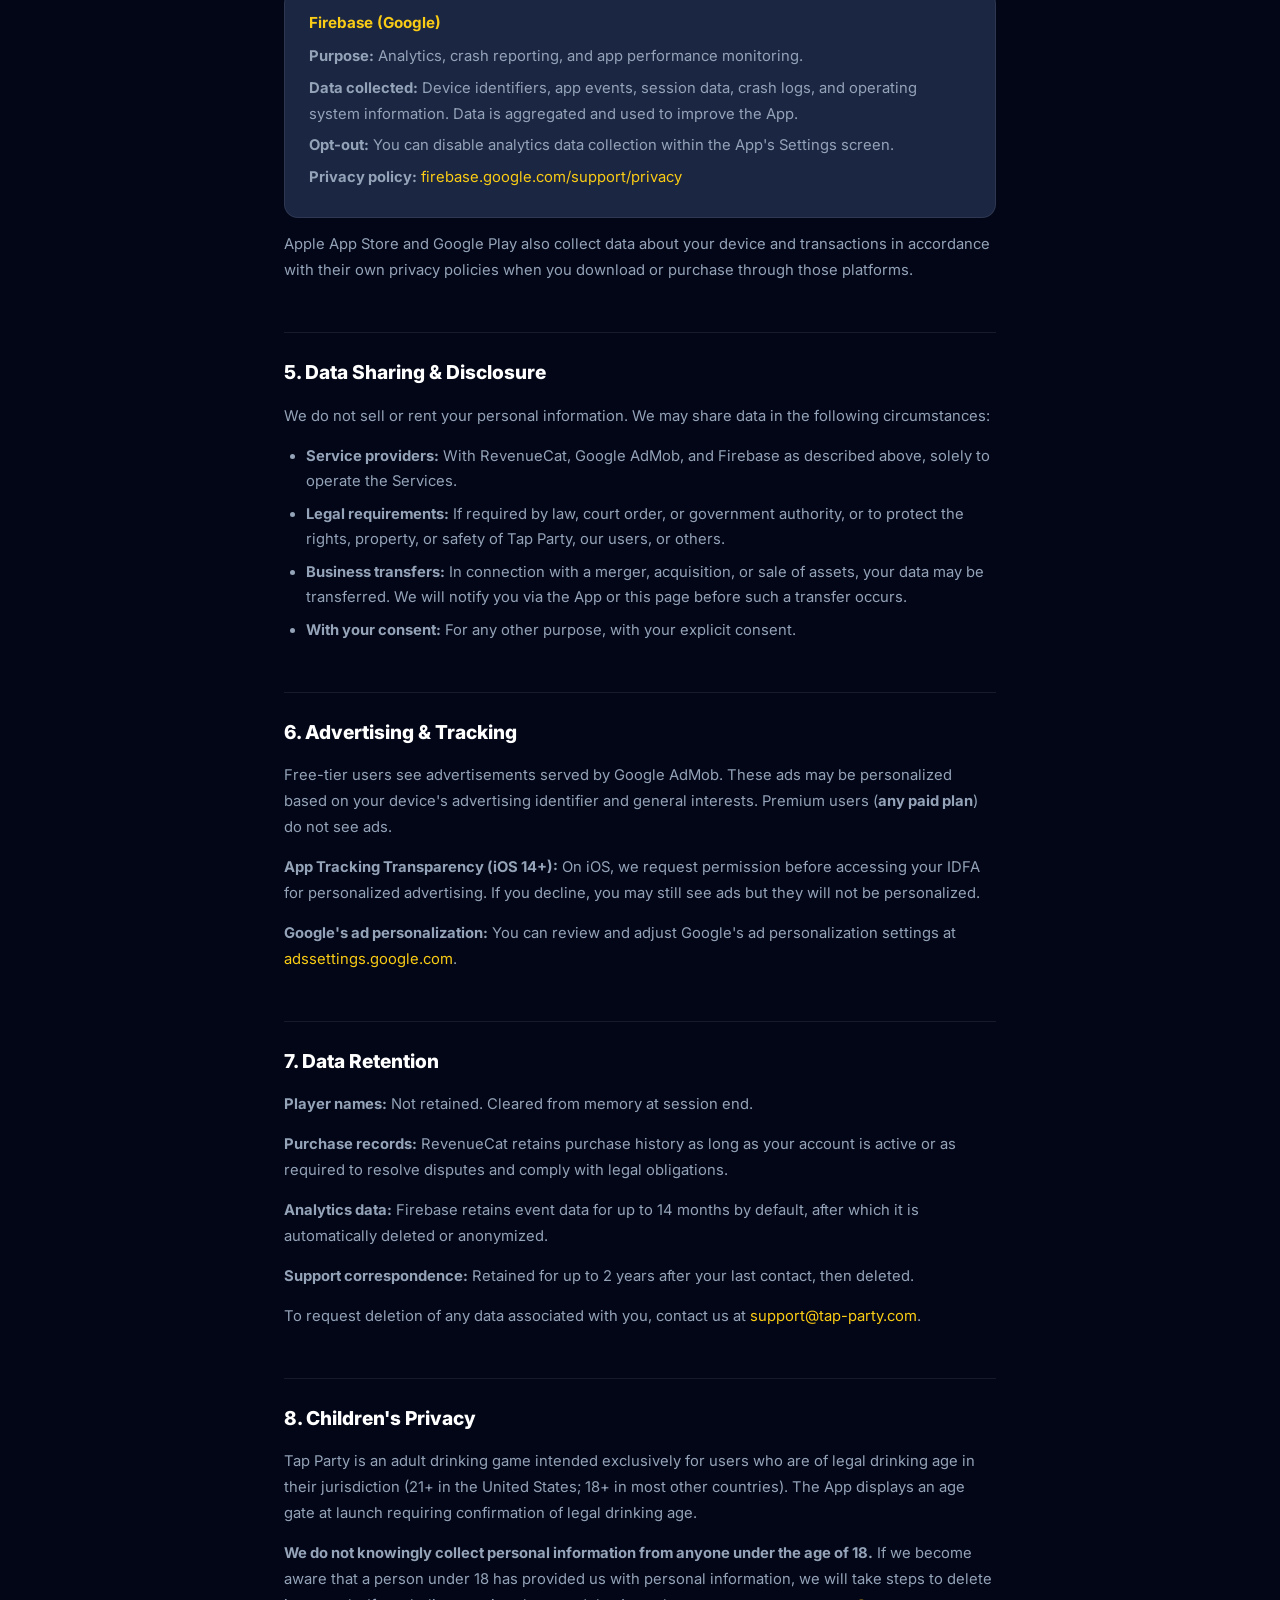
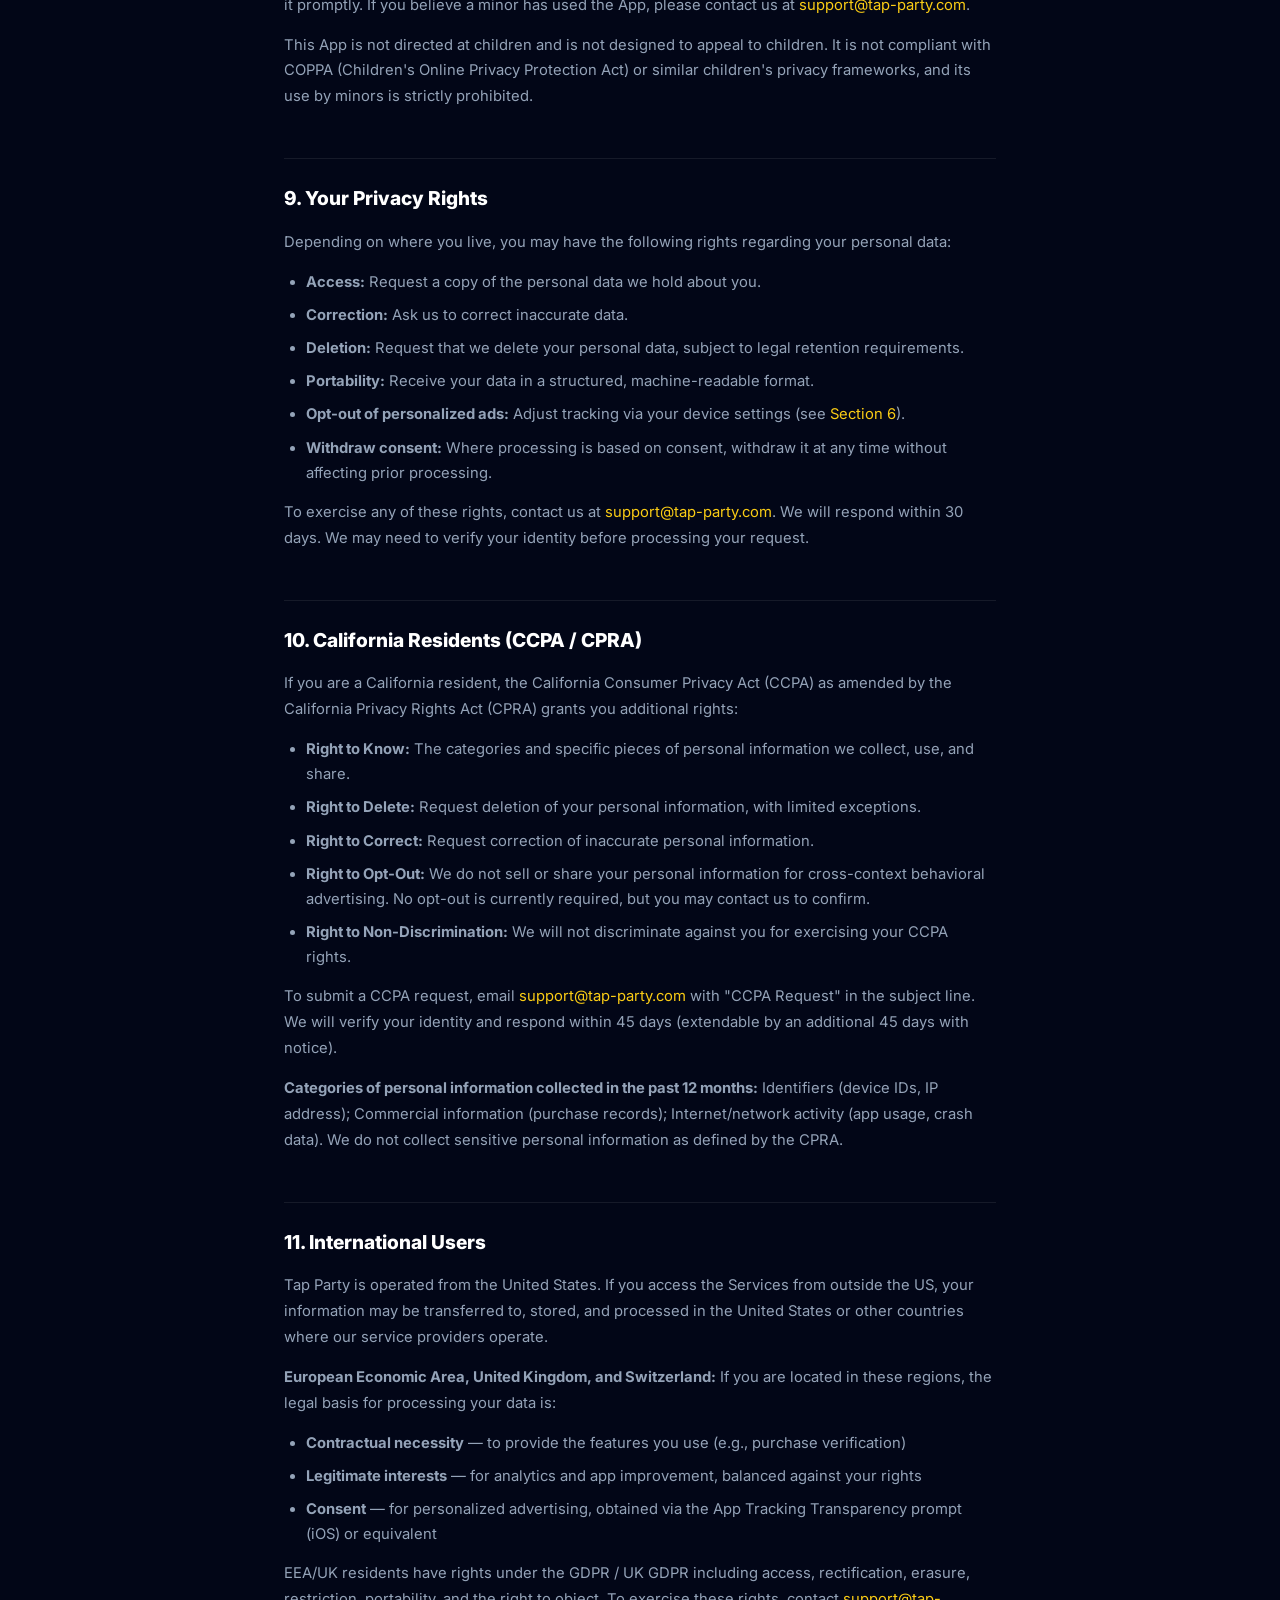
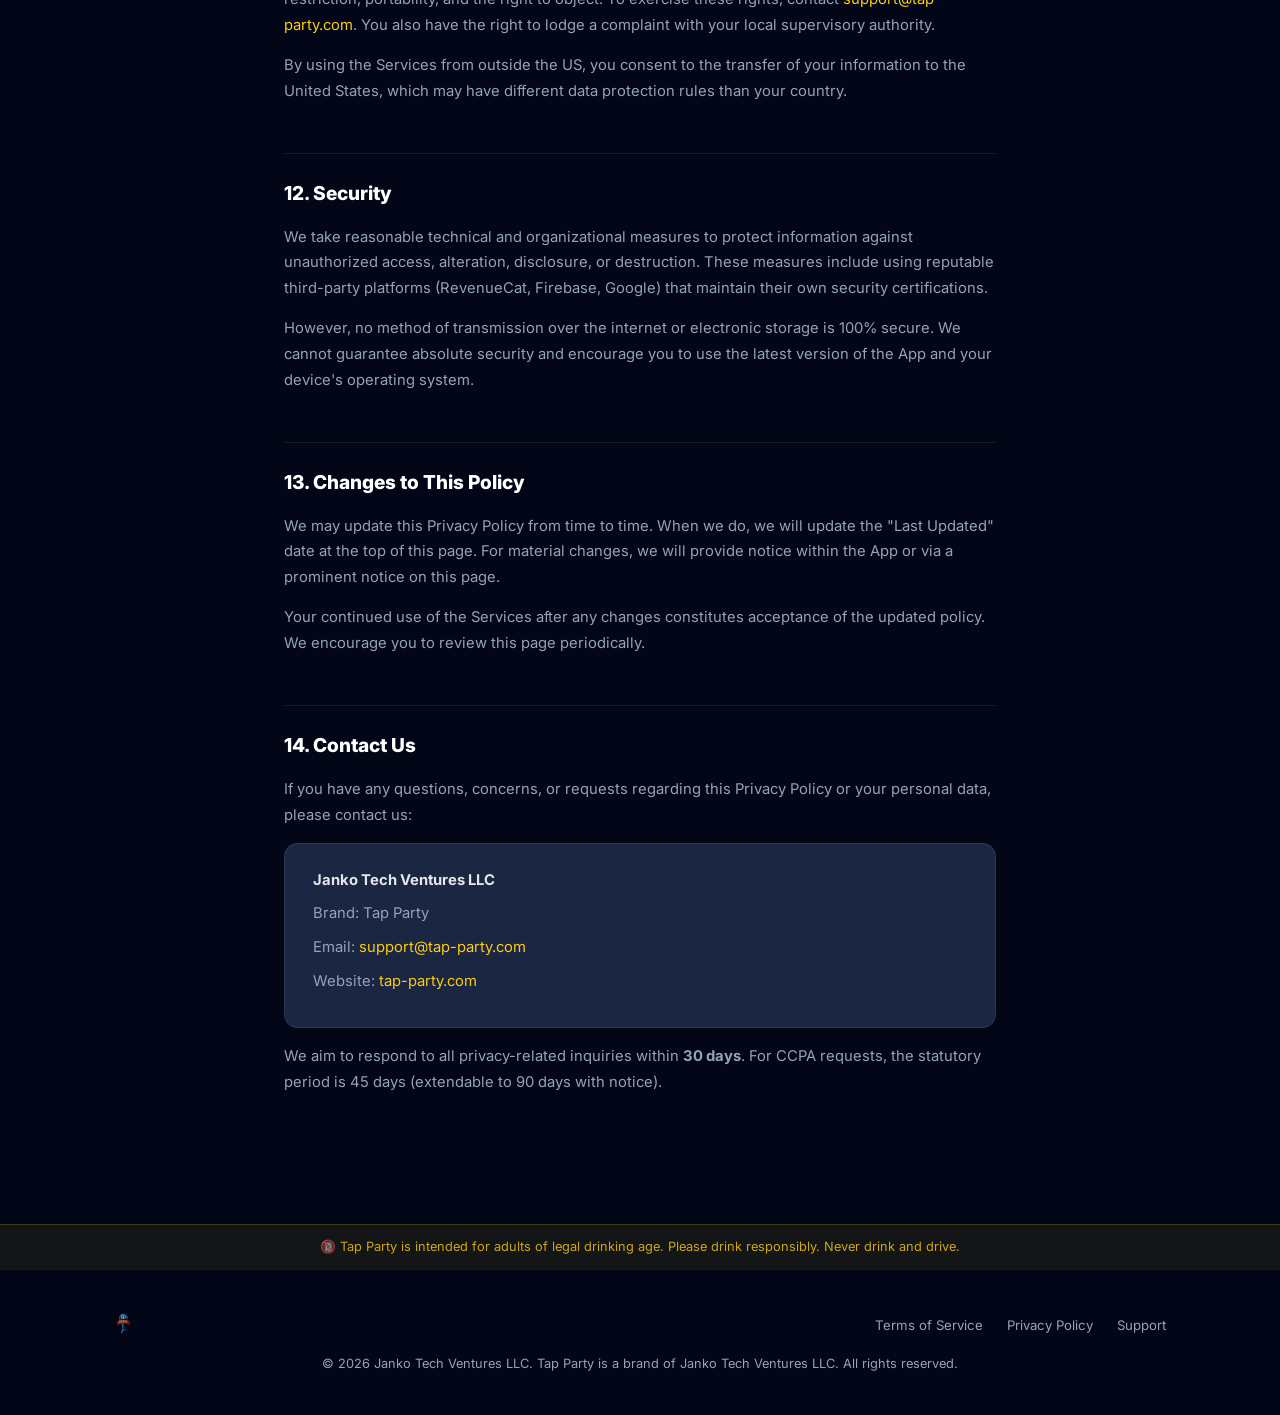
==== commit a14da988: "Update privacy.html" ====
--- a/privacy.html
+++ b/privacy.html
@@ -572,7 +572,7 @@
         </ul>
       </div>
       <p class="footer__copy">
-        &copy; <script>document.write(new Date().getFullYear())</script> Janko Tech Ventures LLC. All rights reserved.
+        &copy; <script>document.write(new Date().getFullYear())</script> Janko Tech Ventures LLC. Tap Party is a brand of Janko Tech Ventures LLC. All rights reserved.
       </p>
     </div>
   </footer>
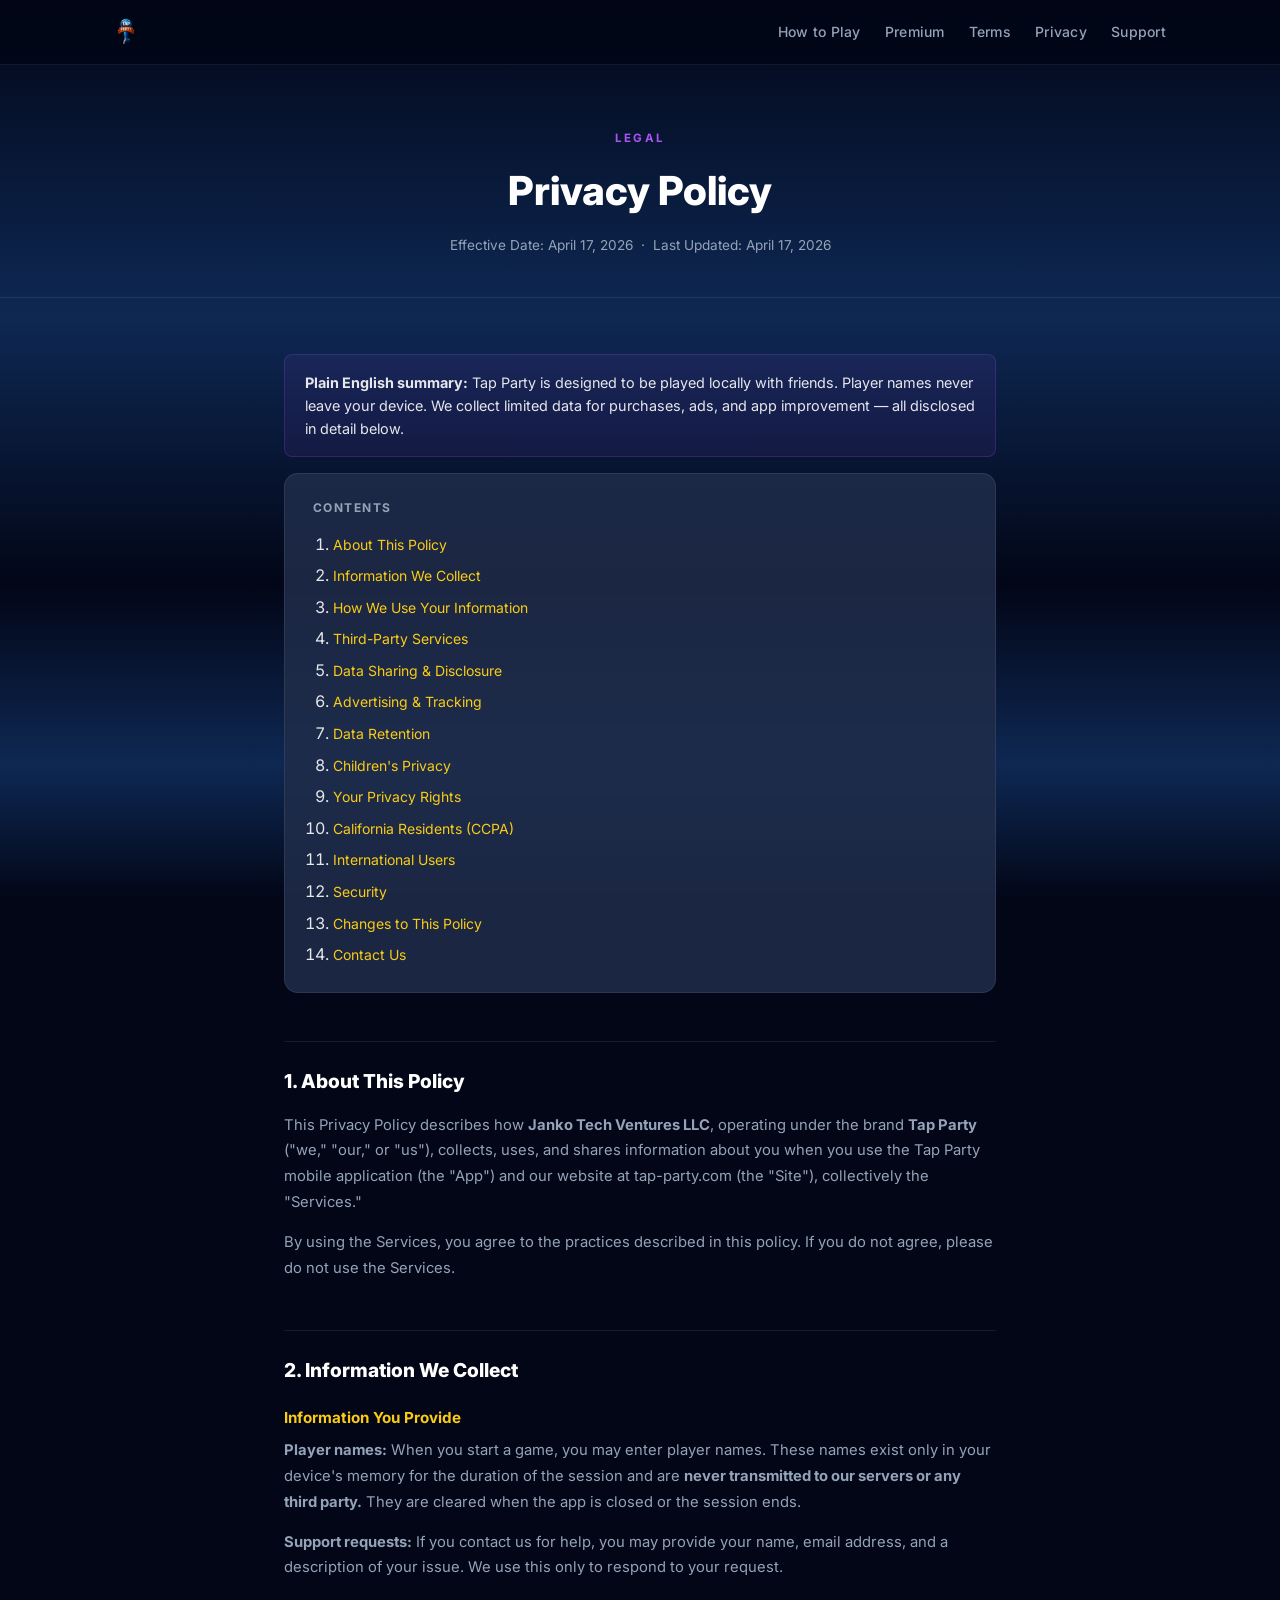
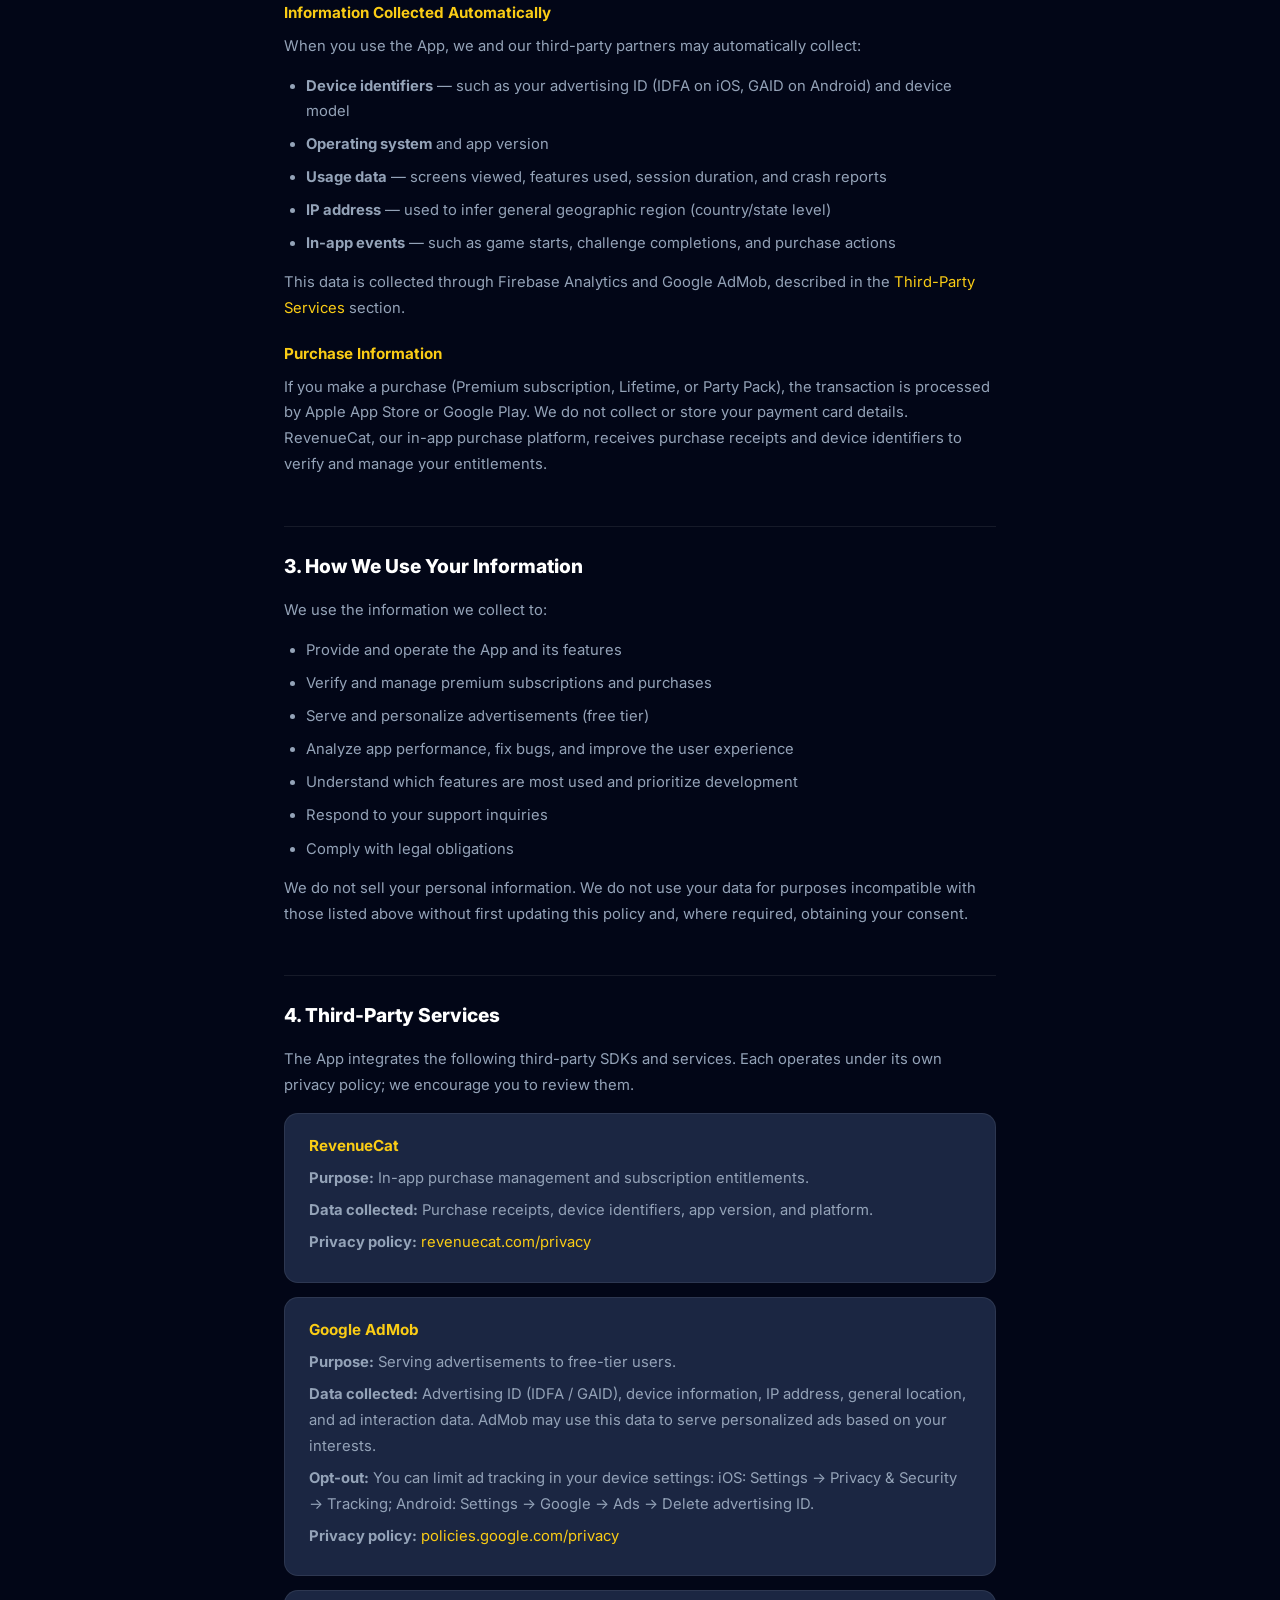
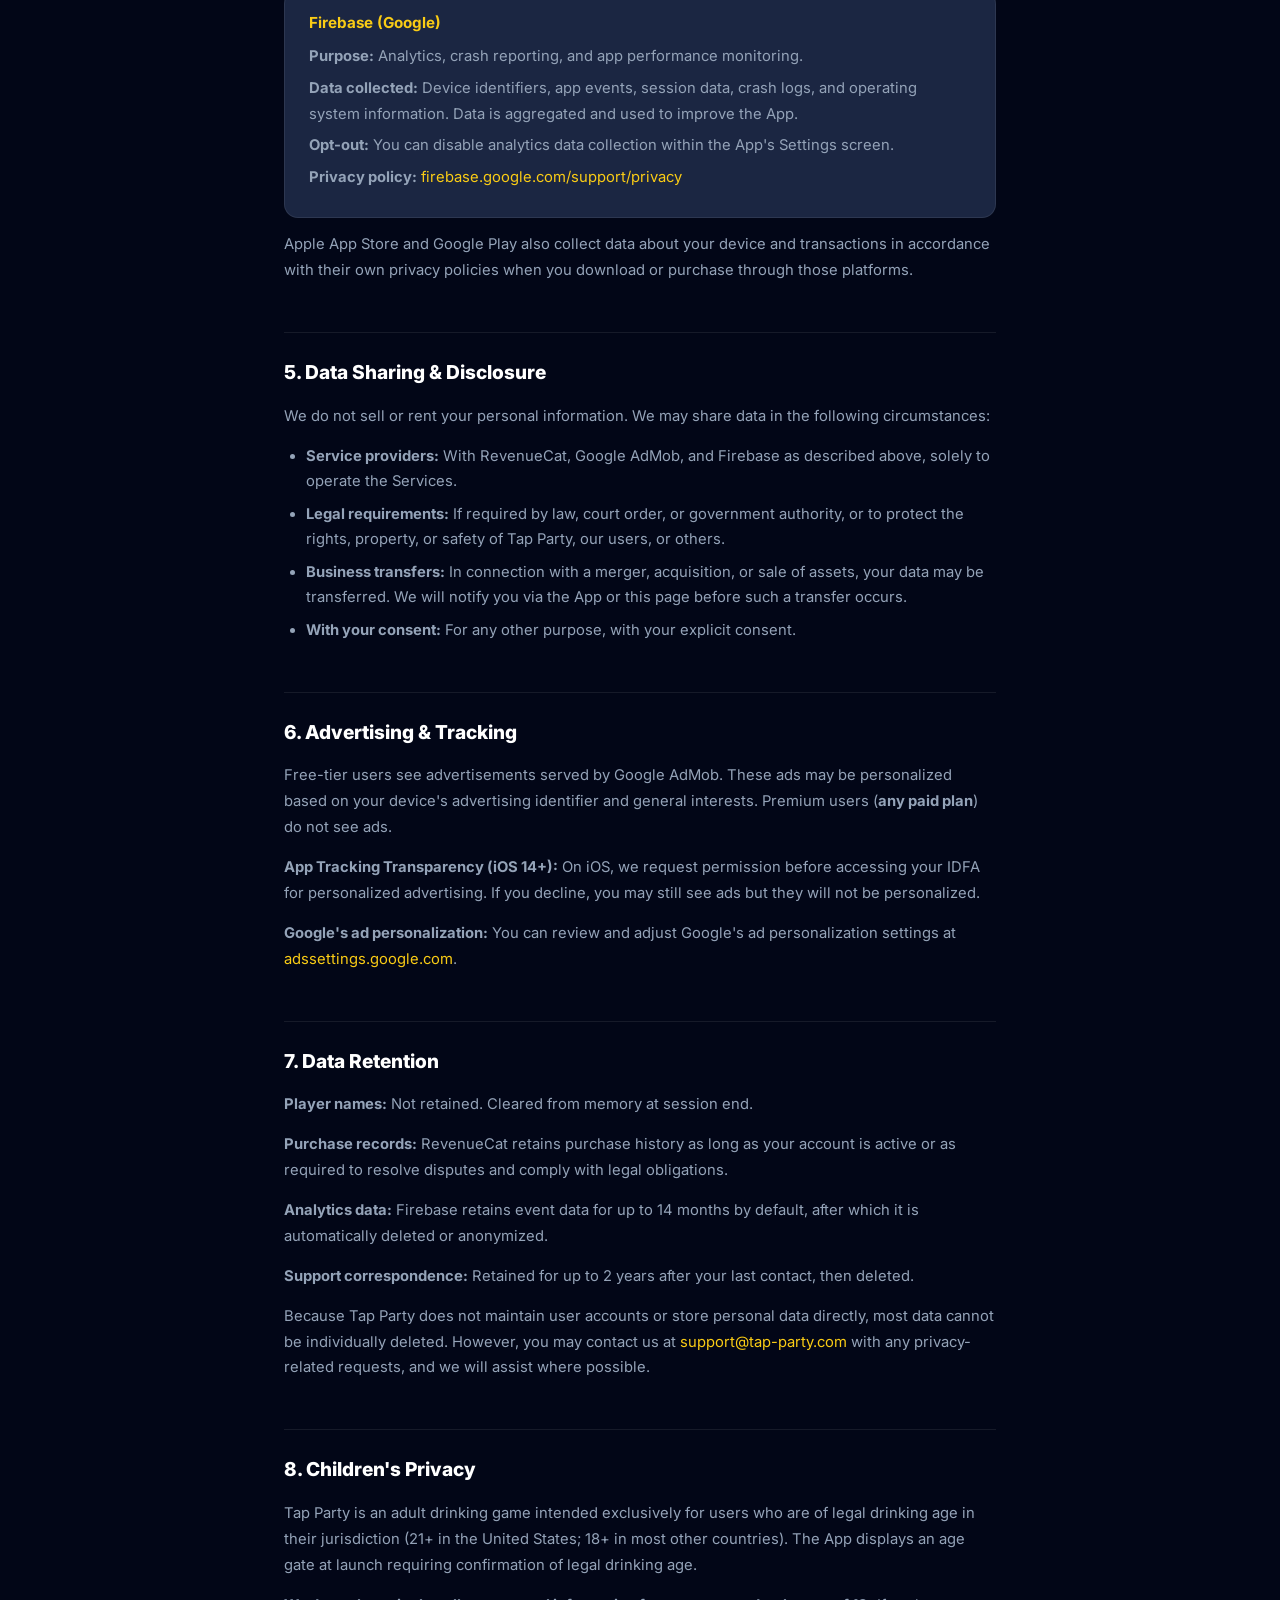
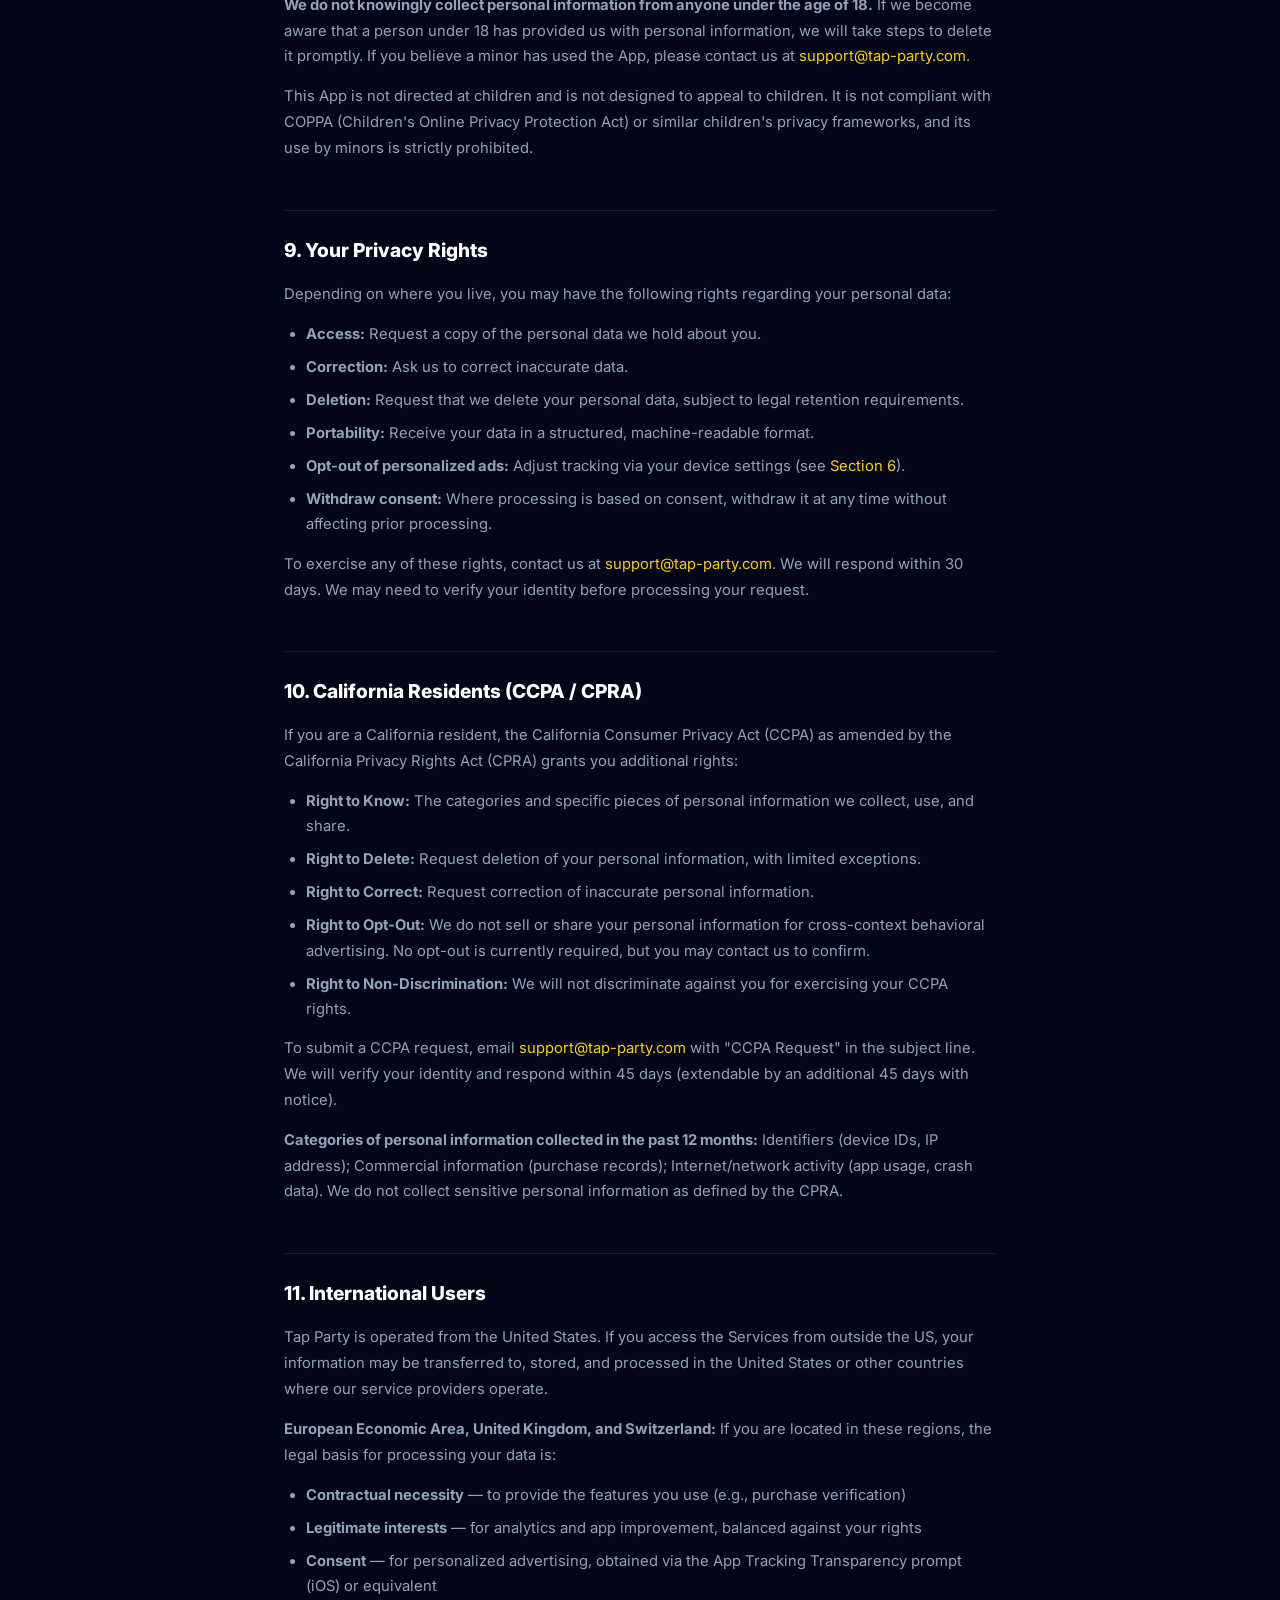
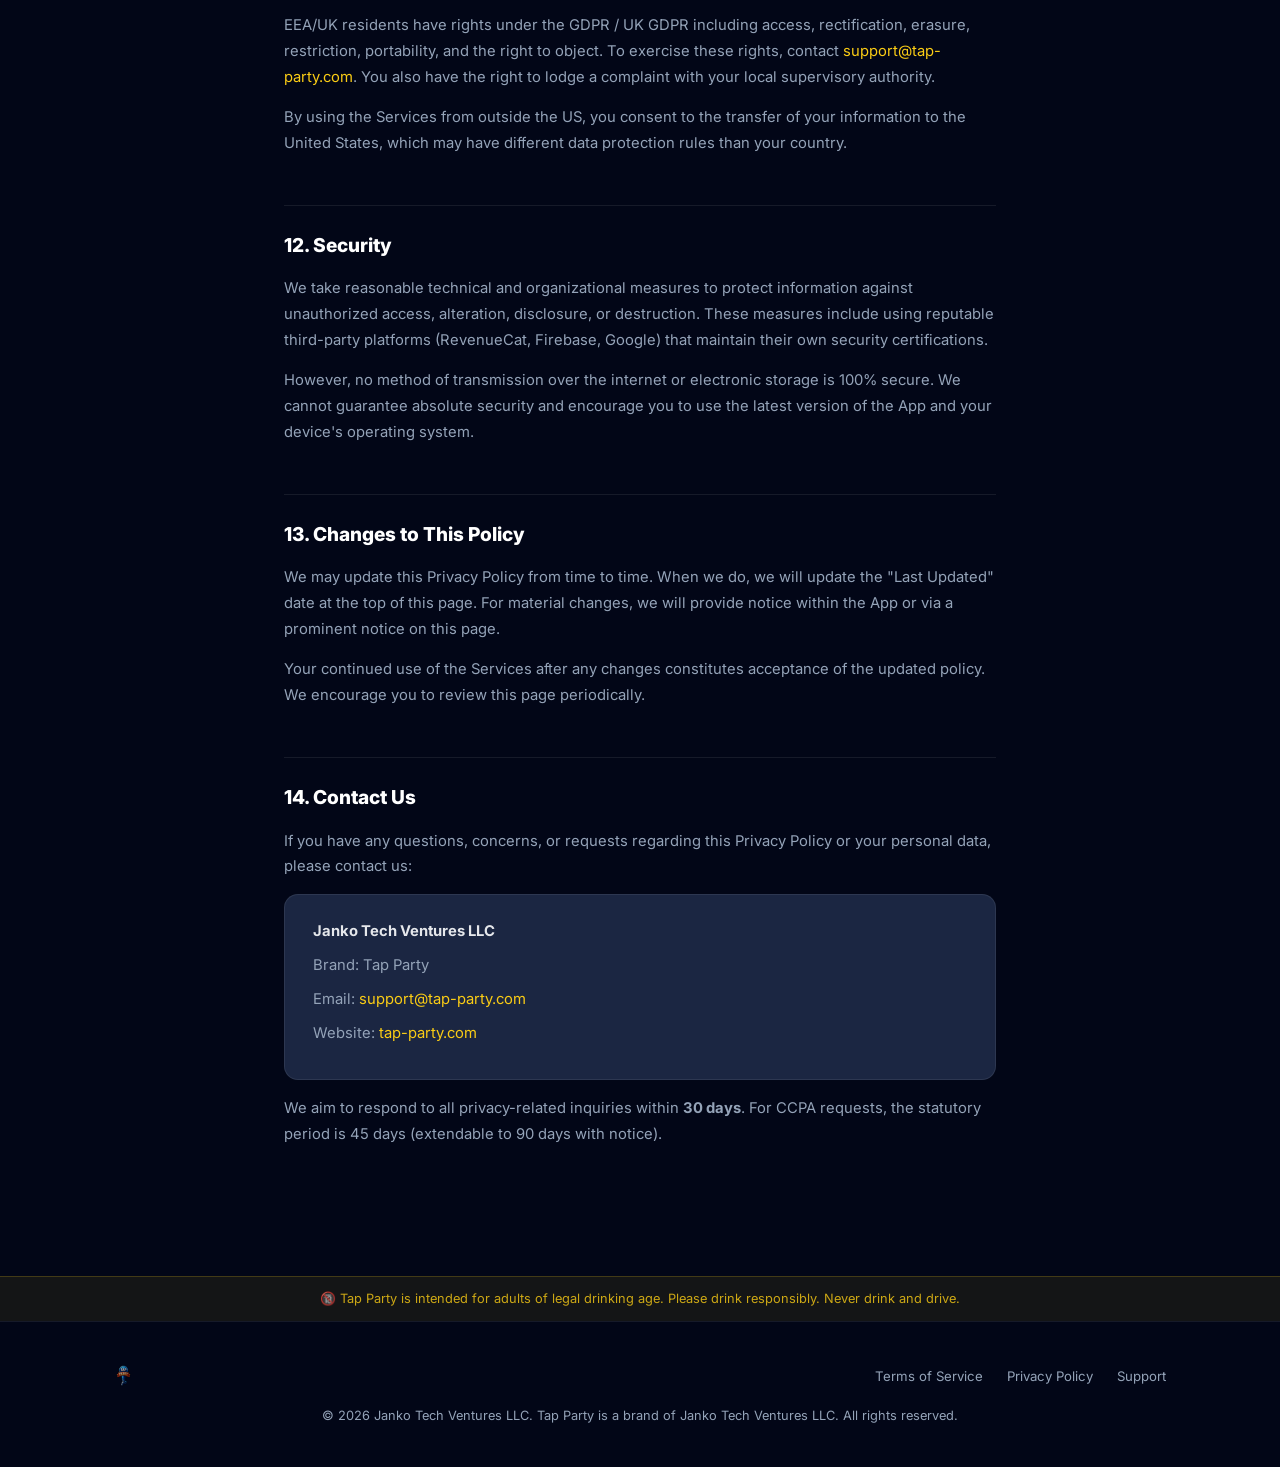
==== commit 51fed683: "Update privacy.html" ====
--- a/privacy.html
+++ b/privacy.html
@@ -398,8 +398,8 @@
         then deleted.
       </p>
       <p>
-        To request deletion of any data associated with you, contact us at
-        <a href="mailto:support@tap-party.com">support@tap-party.com</a>.
+        Because Tap Party does not maintain user accounts or store personal data directly, most data cannot be individually deleted. However, you may contact us at 
+        <a href="mailto:support@tap-party.com">support@tap-party.com</a> with any privacy-related requests, and we will assist where possible.
       </p>
     </div>
 
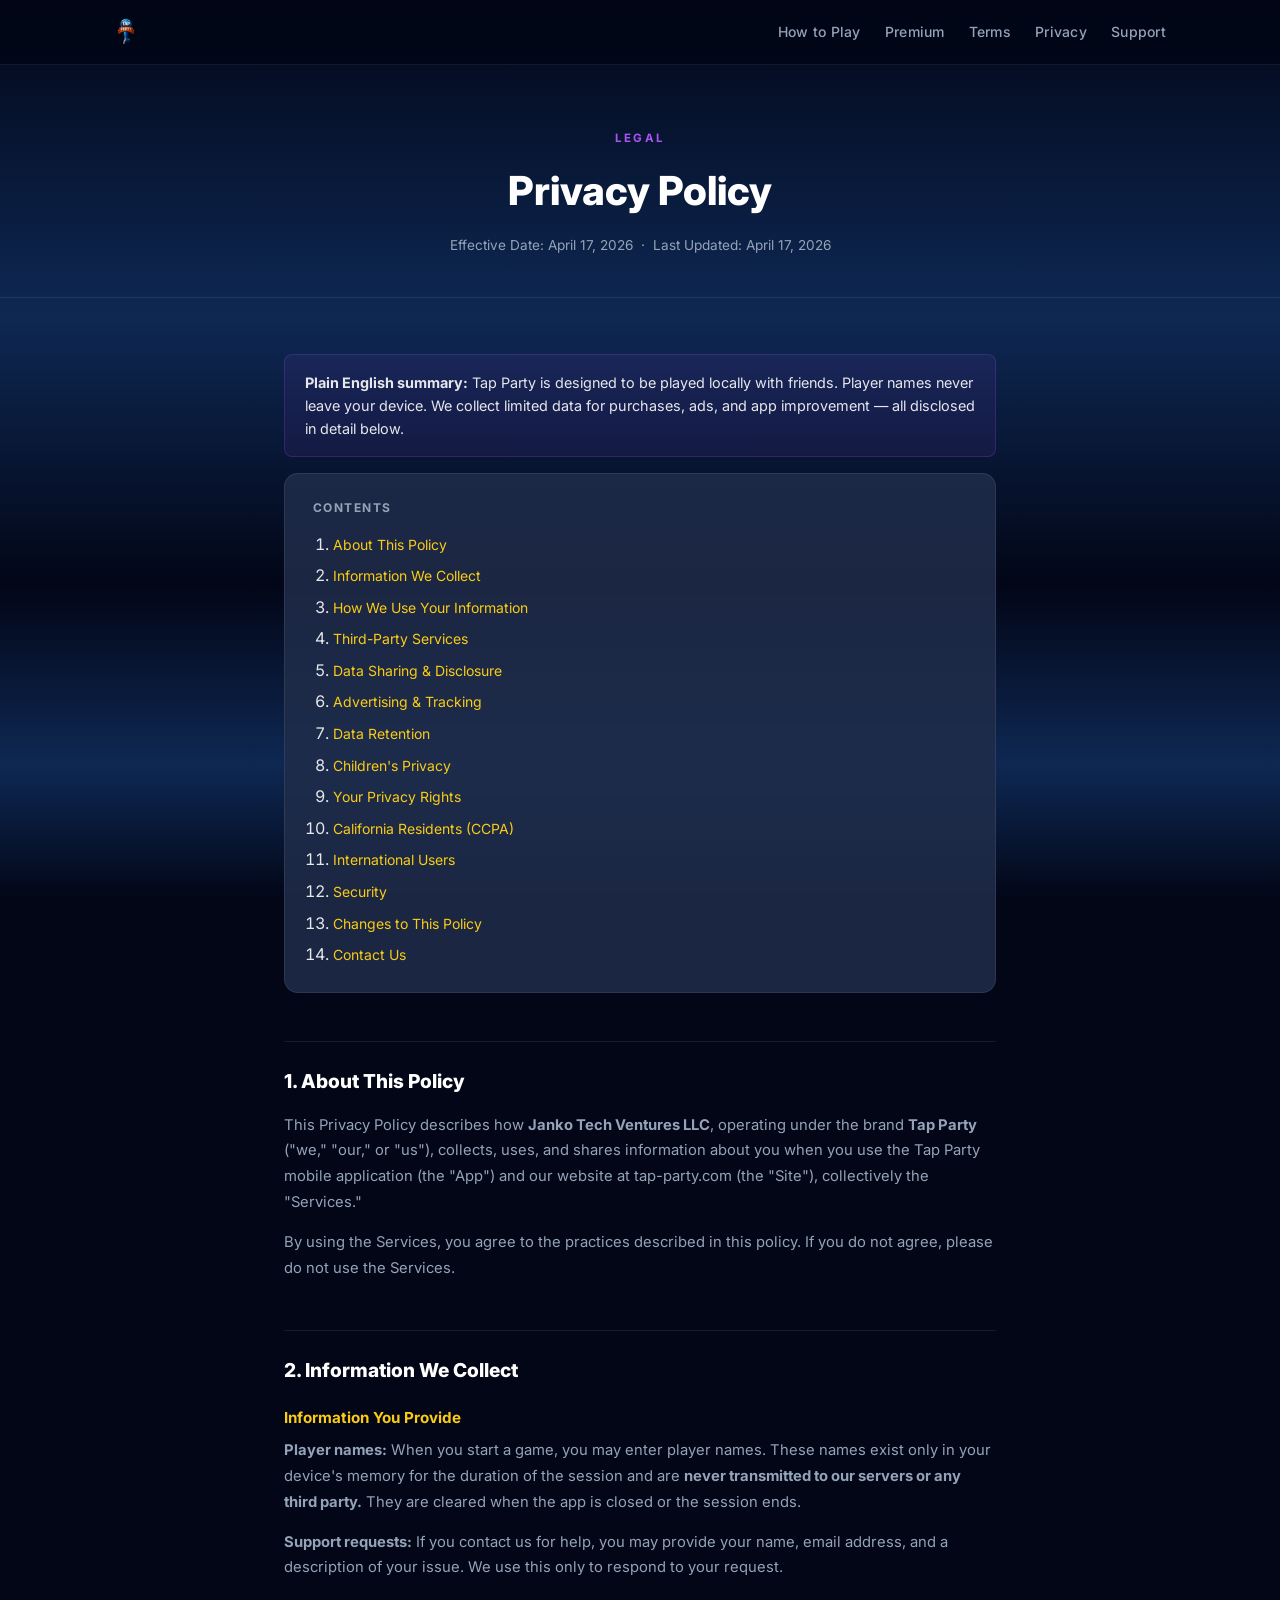
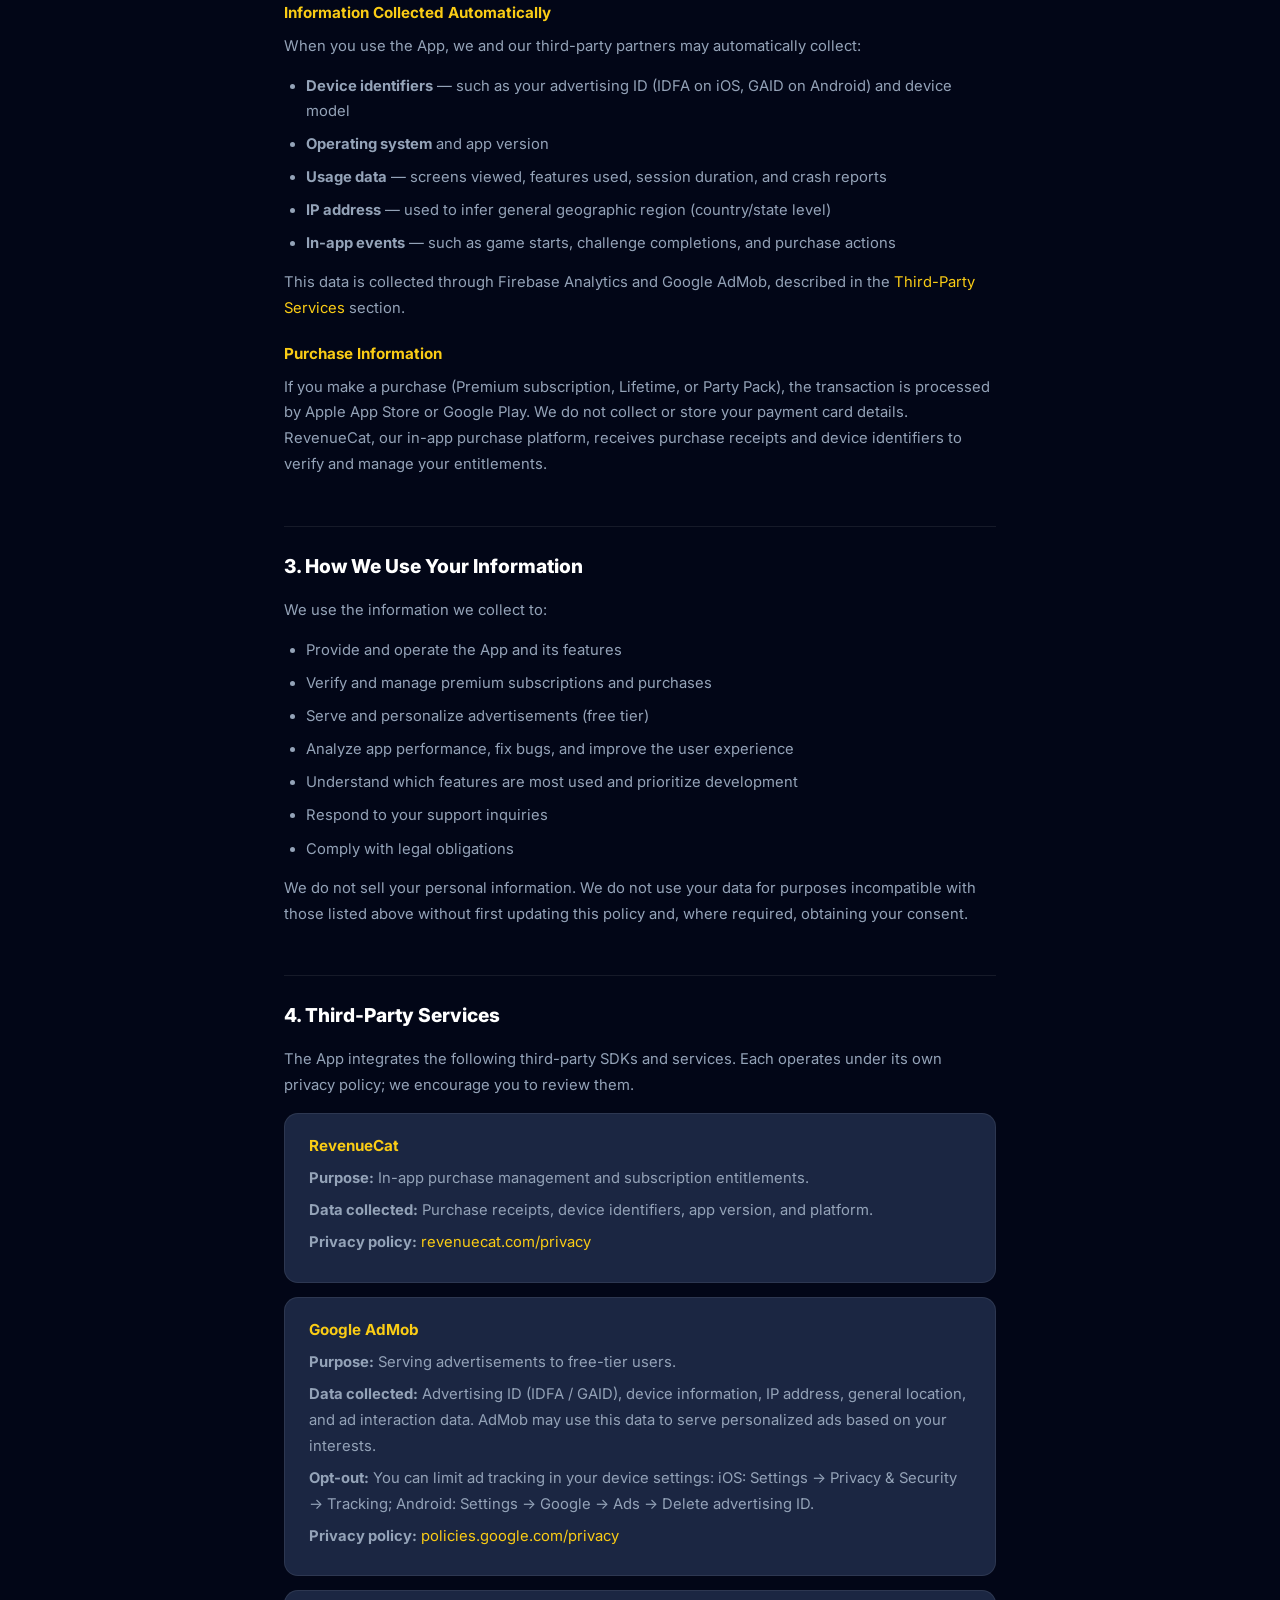
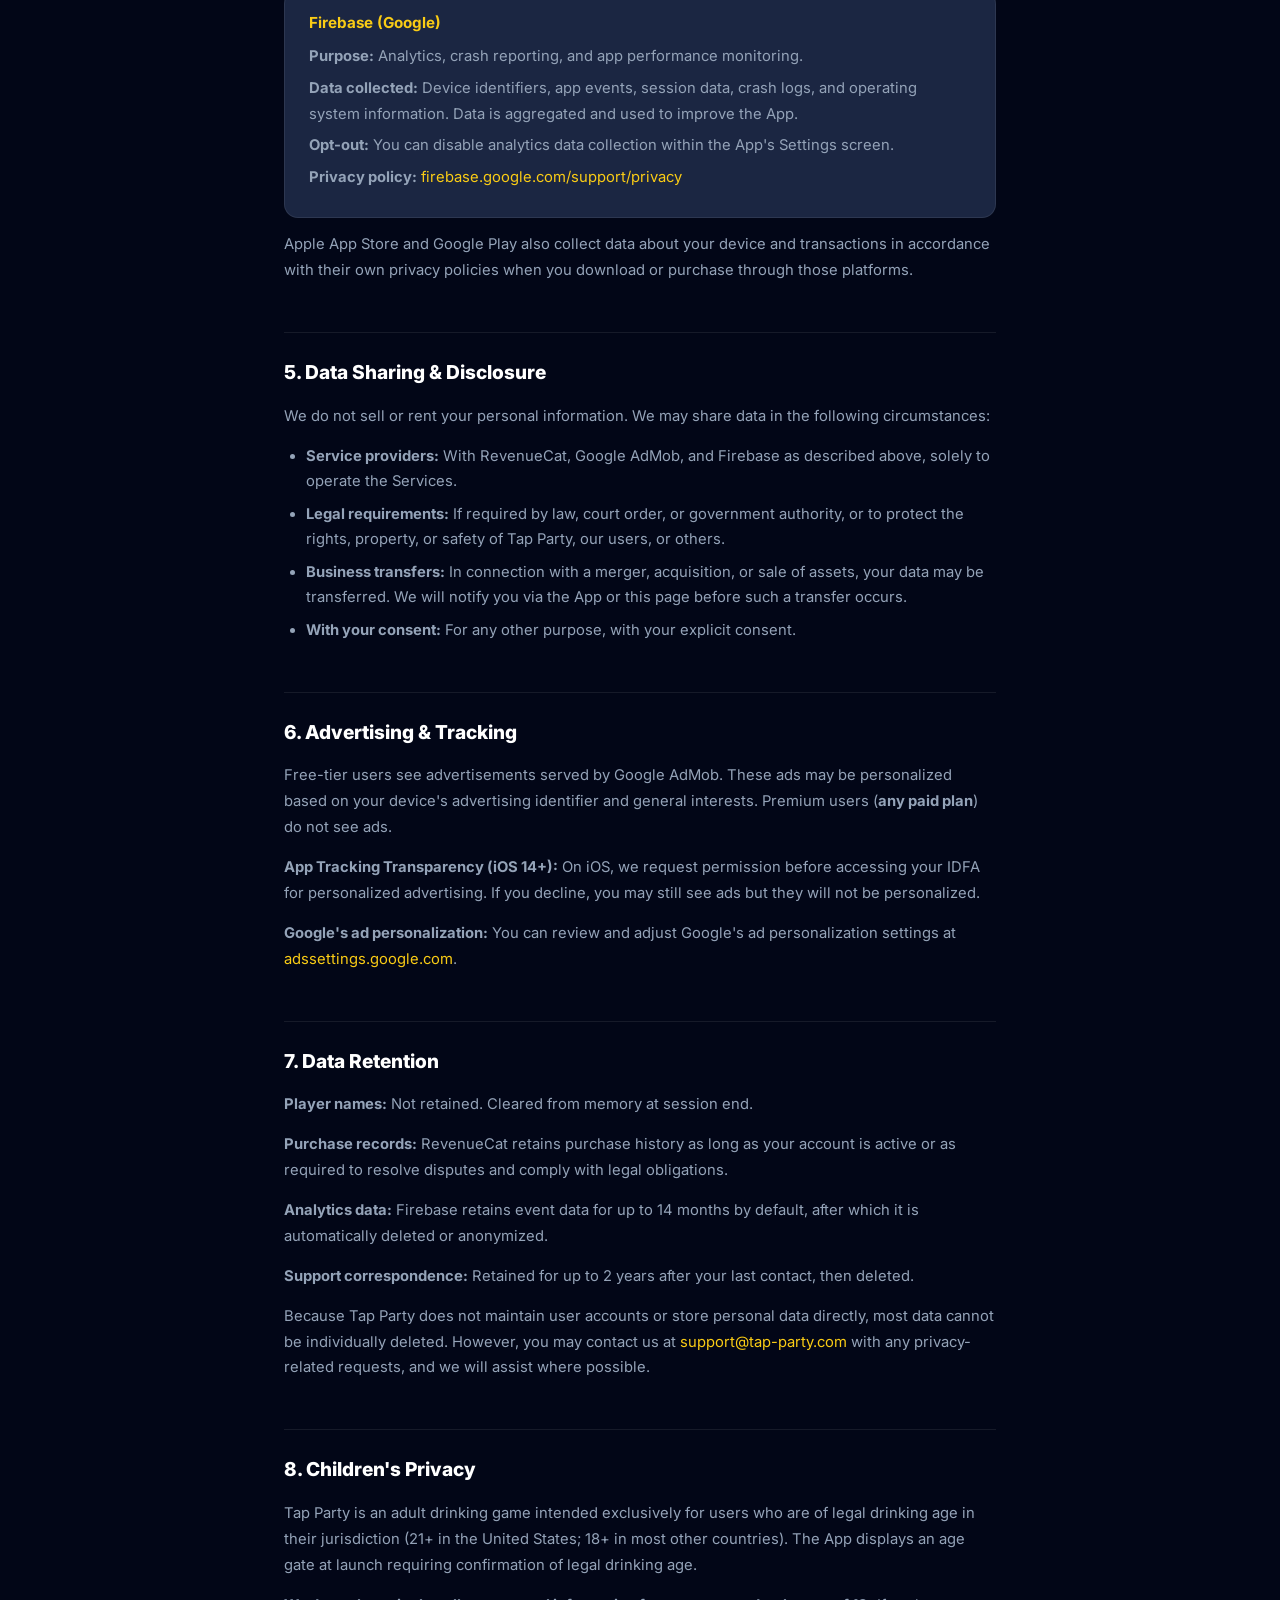
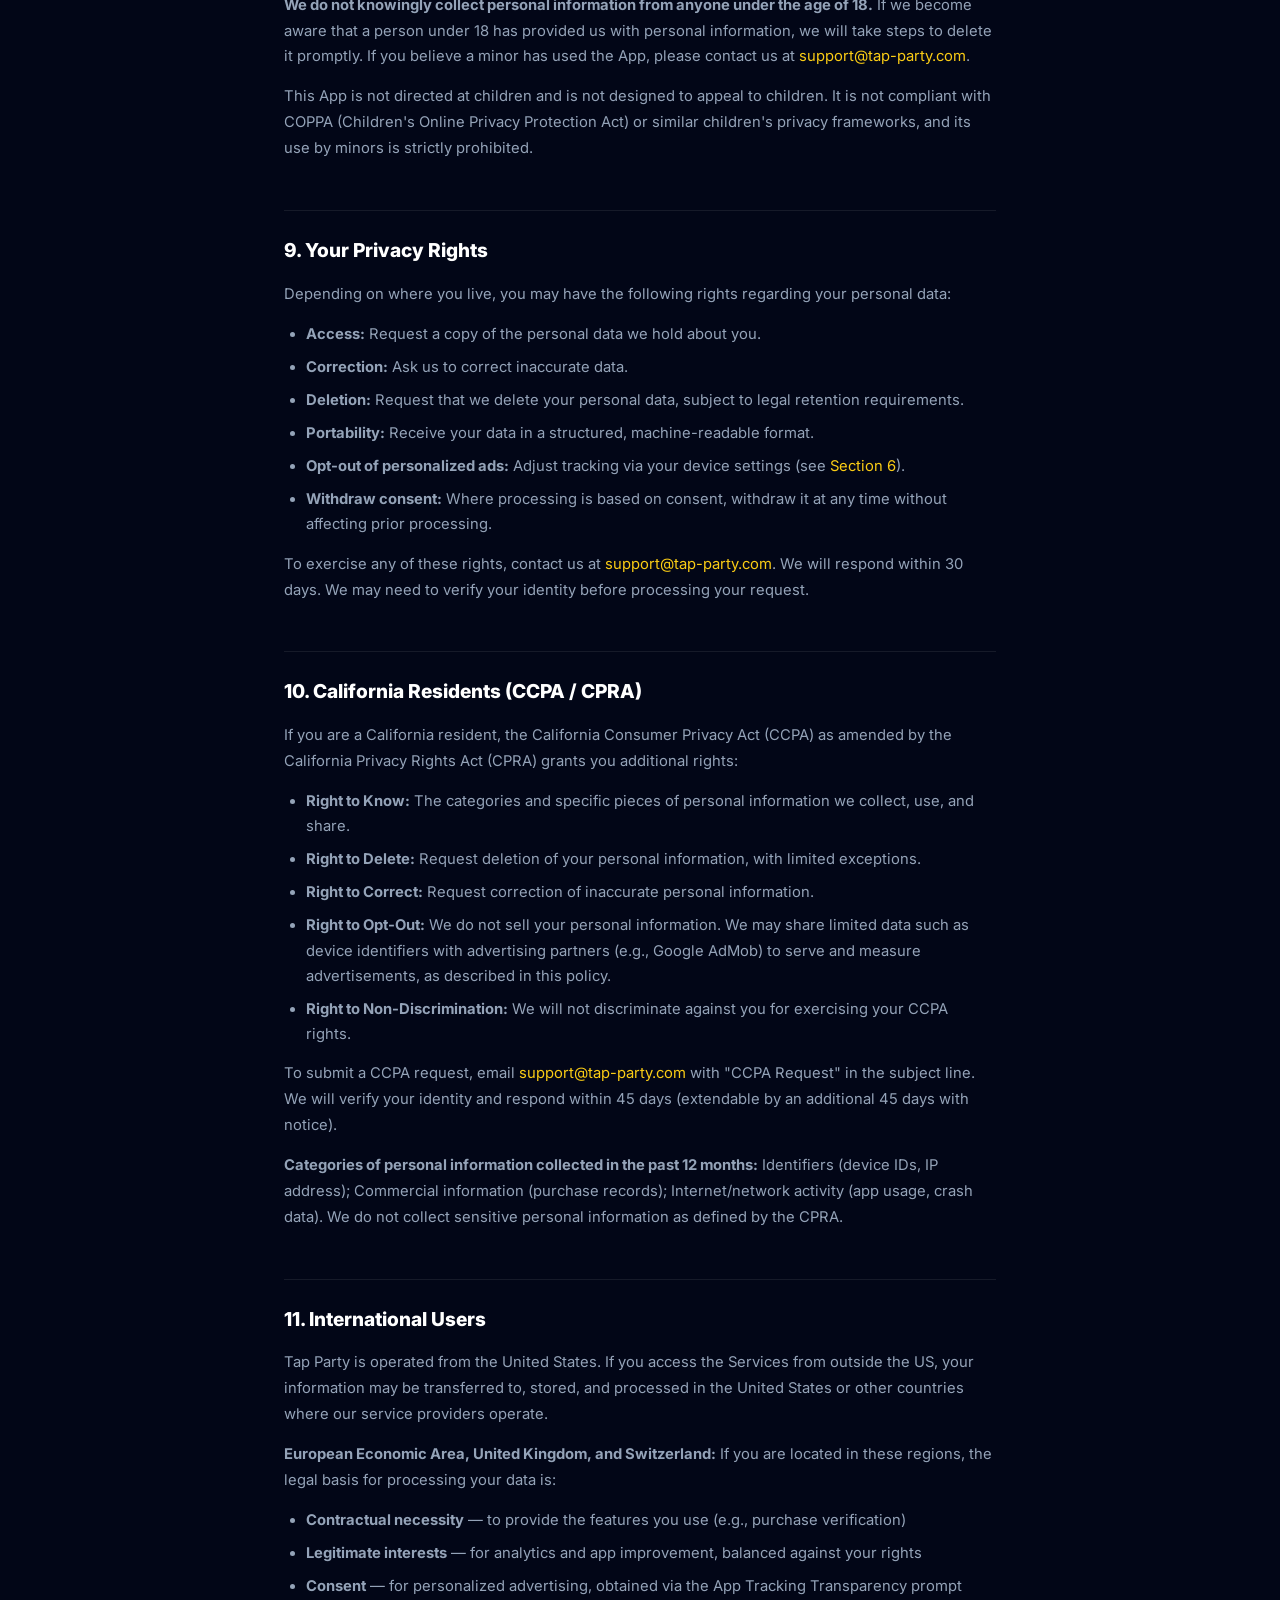
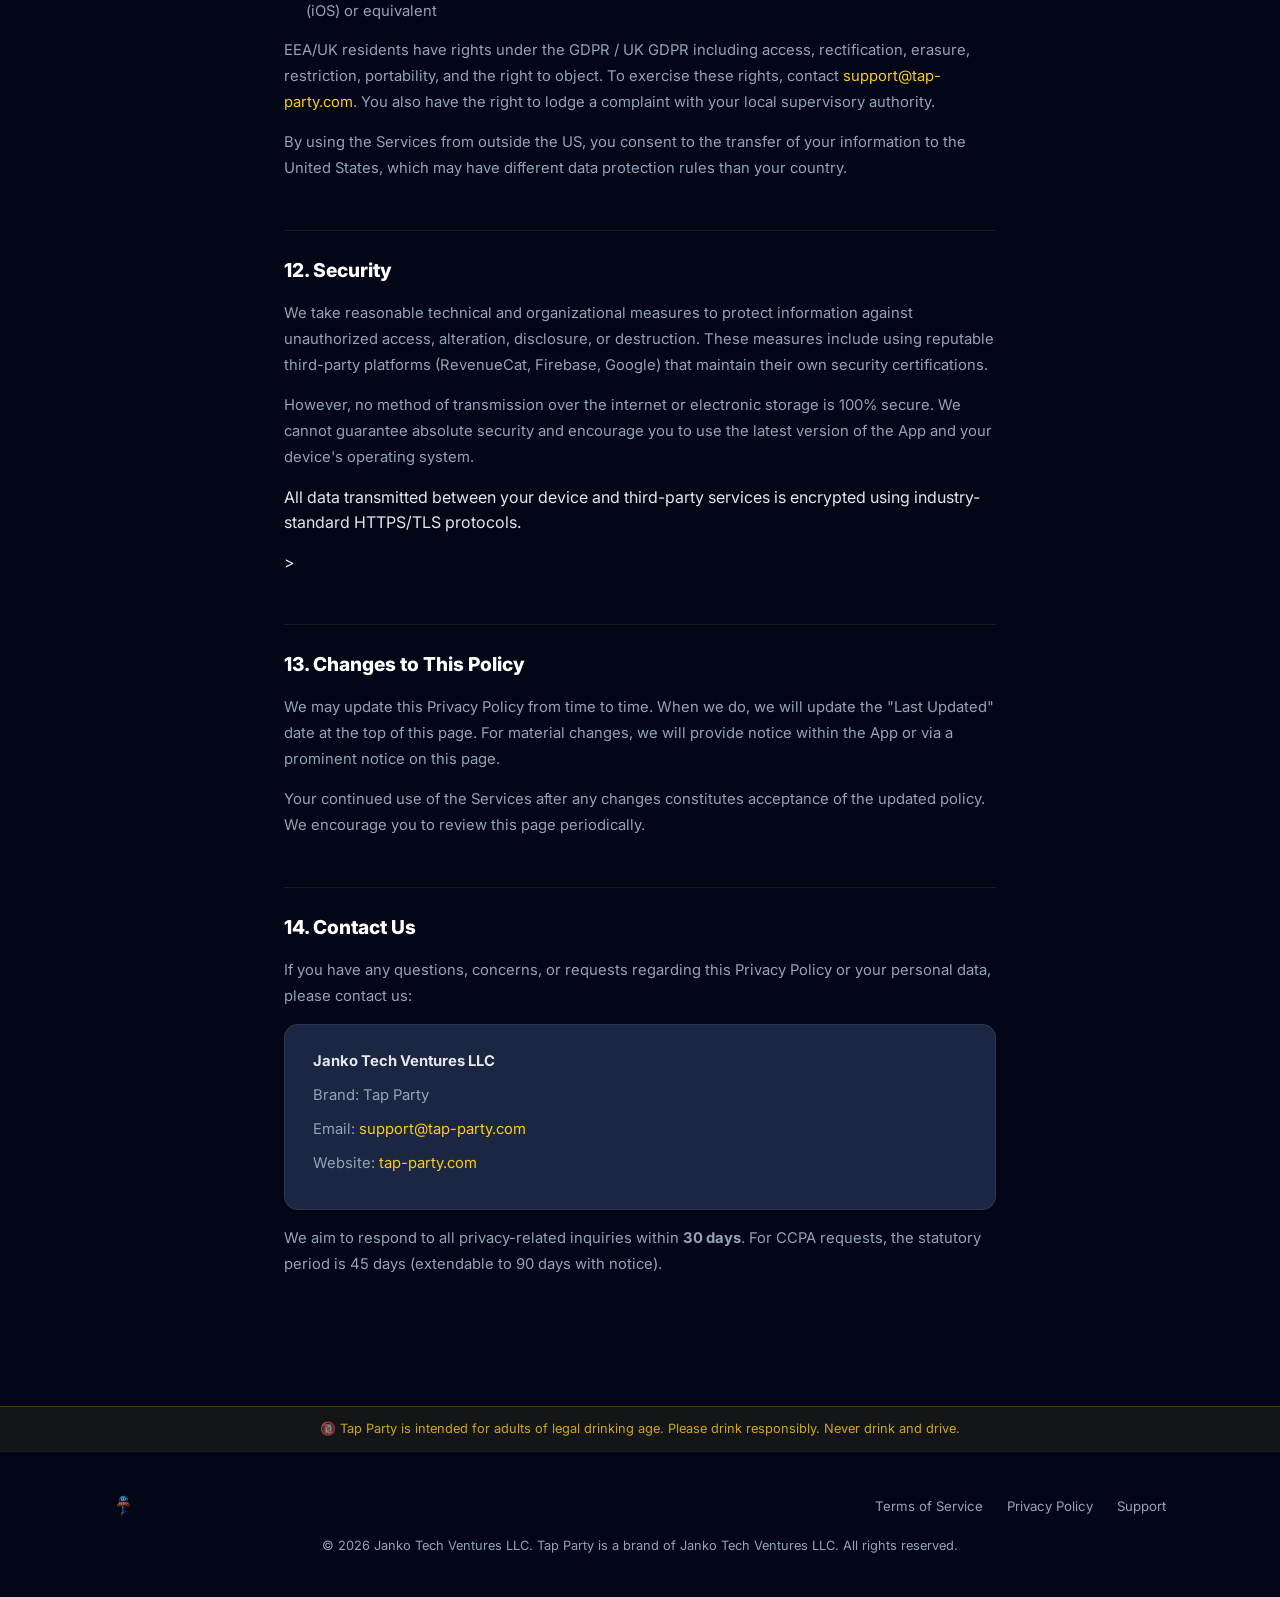
==== commit 0be7aa58: "Update privacy.html" ====
--- a/privacy.html
+++ b/privacy.html
@@ -454,7 +454,7 @@
         <li><strong>Right to Know:</strong> The categories and specific pieces of personal information we collect, use, and share.</li>
         <li><strong>Right to Delete:</strong> Request deletion of your personal information, with limited exceptions.</li>
         <li><strong>Right to Correct:</strong> Request correction of inaccurate personal information.</li>
-        <li><strong>Right to Opt-Out:</strong> We do not sell or share your personal information for cross-context behavioral advertising. No opt-out is currently required, but you may contact us to confirm.</li>
+        <li><strong>Right to Opt-Out:</strong> We do not sell your personal information. We may share limited data such as device identifiers with advertising partners (e.g., Google AdMob) to serve and measure advertisements, as described in this policy.</li>
         <li><strong>Right to Non-Discrimination:</strong> We will not discriminate against you for exercising your CCPA rights.</li>
       </ul>
       <p>
@@ -514,6 +514,10 @@
         We cannot guarantee absolute security and encourage you to use the latest version of the App
         and your device's operating system.
       </p>
+      <p<=>
+        All data transmitted between your device and third-party services is encrypted using 
+        industry-standard HTTPS/TLS protocols.
+      </p>>
     </div>
 
     <!-- 13. Changes -->
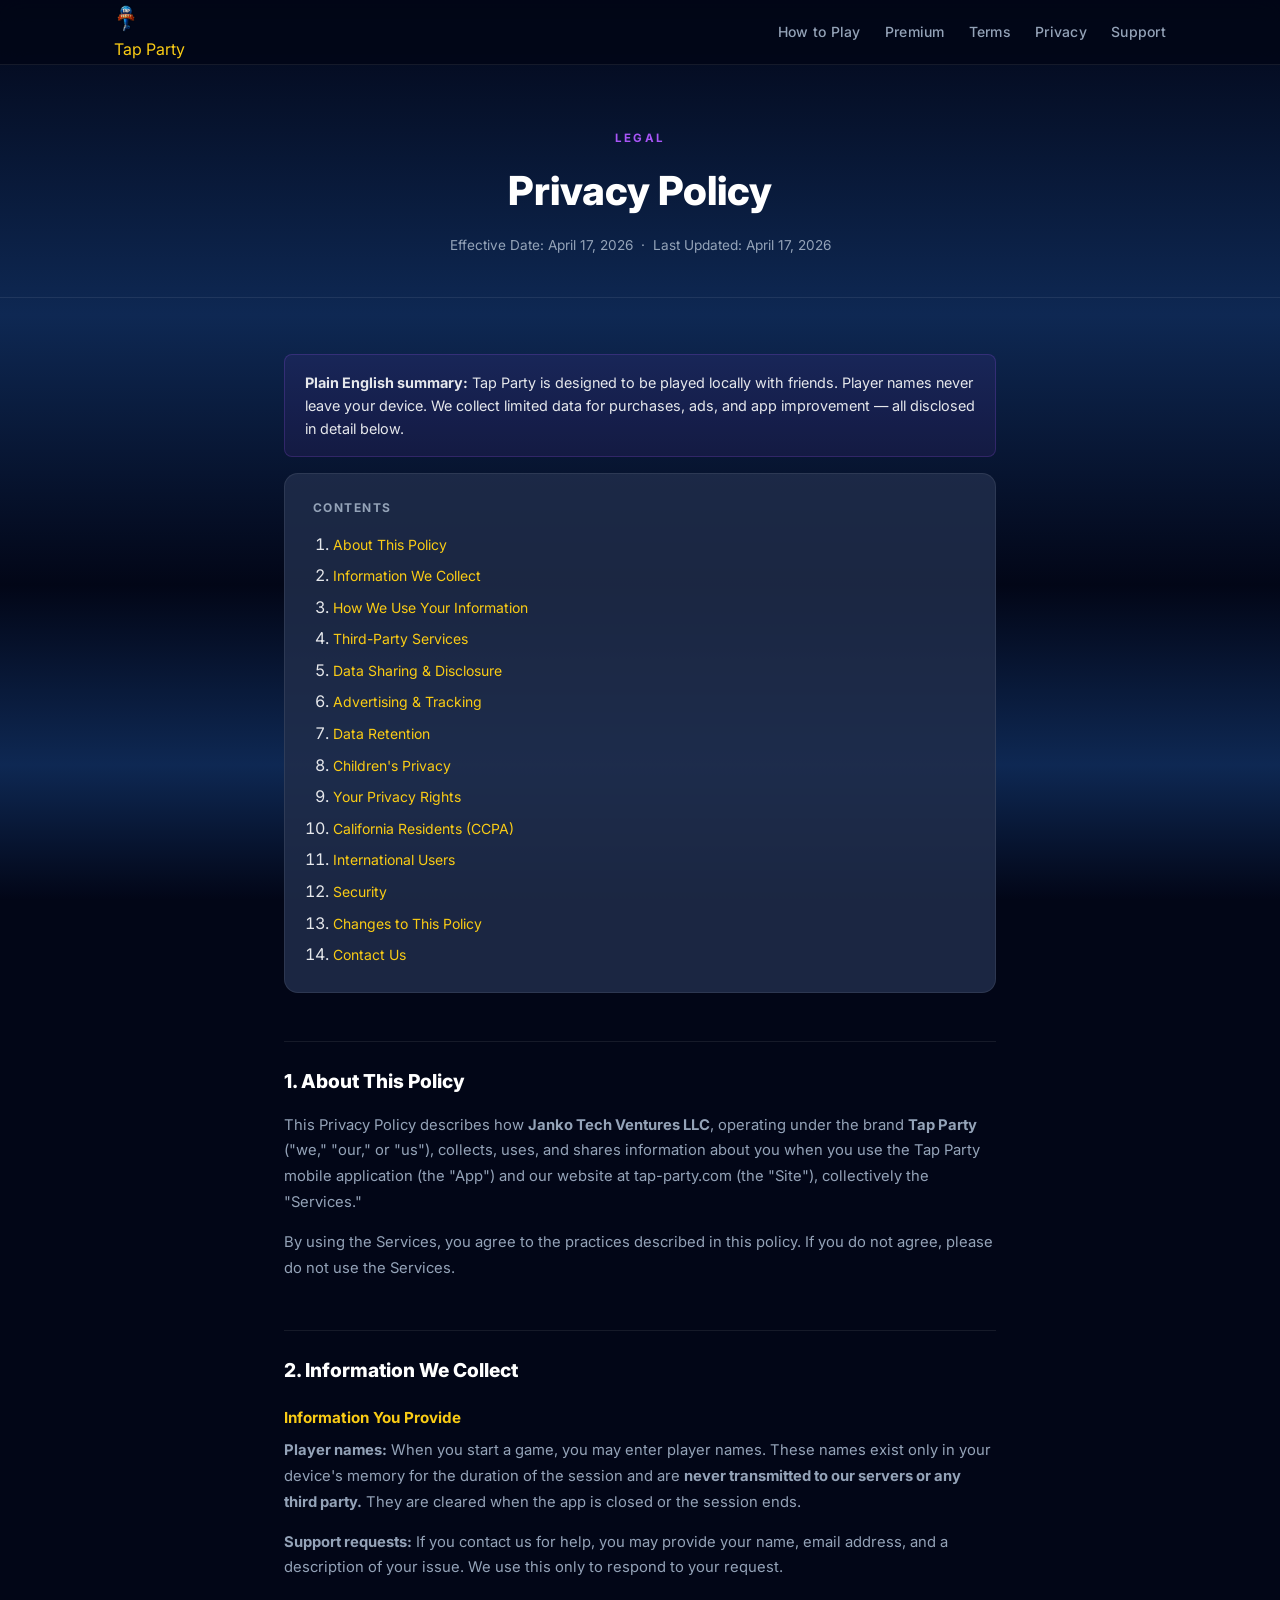
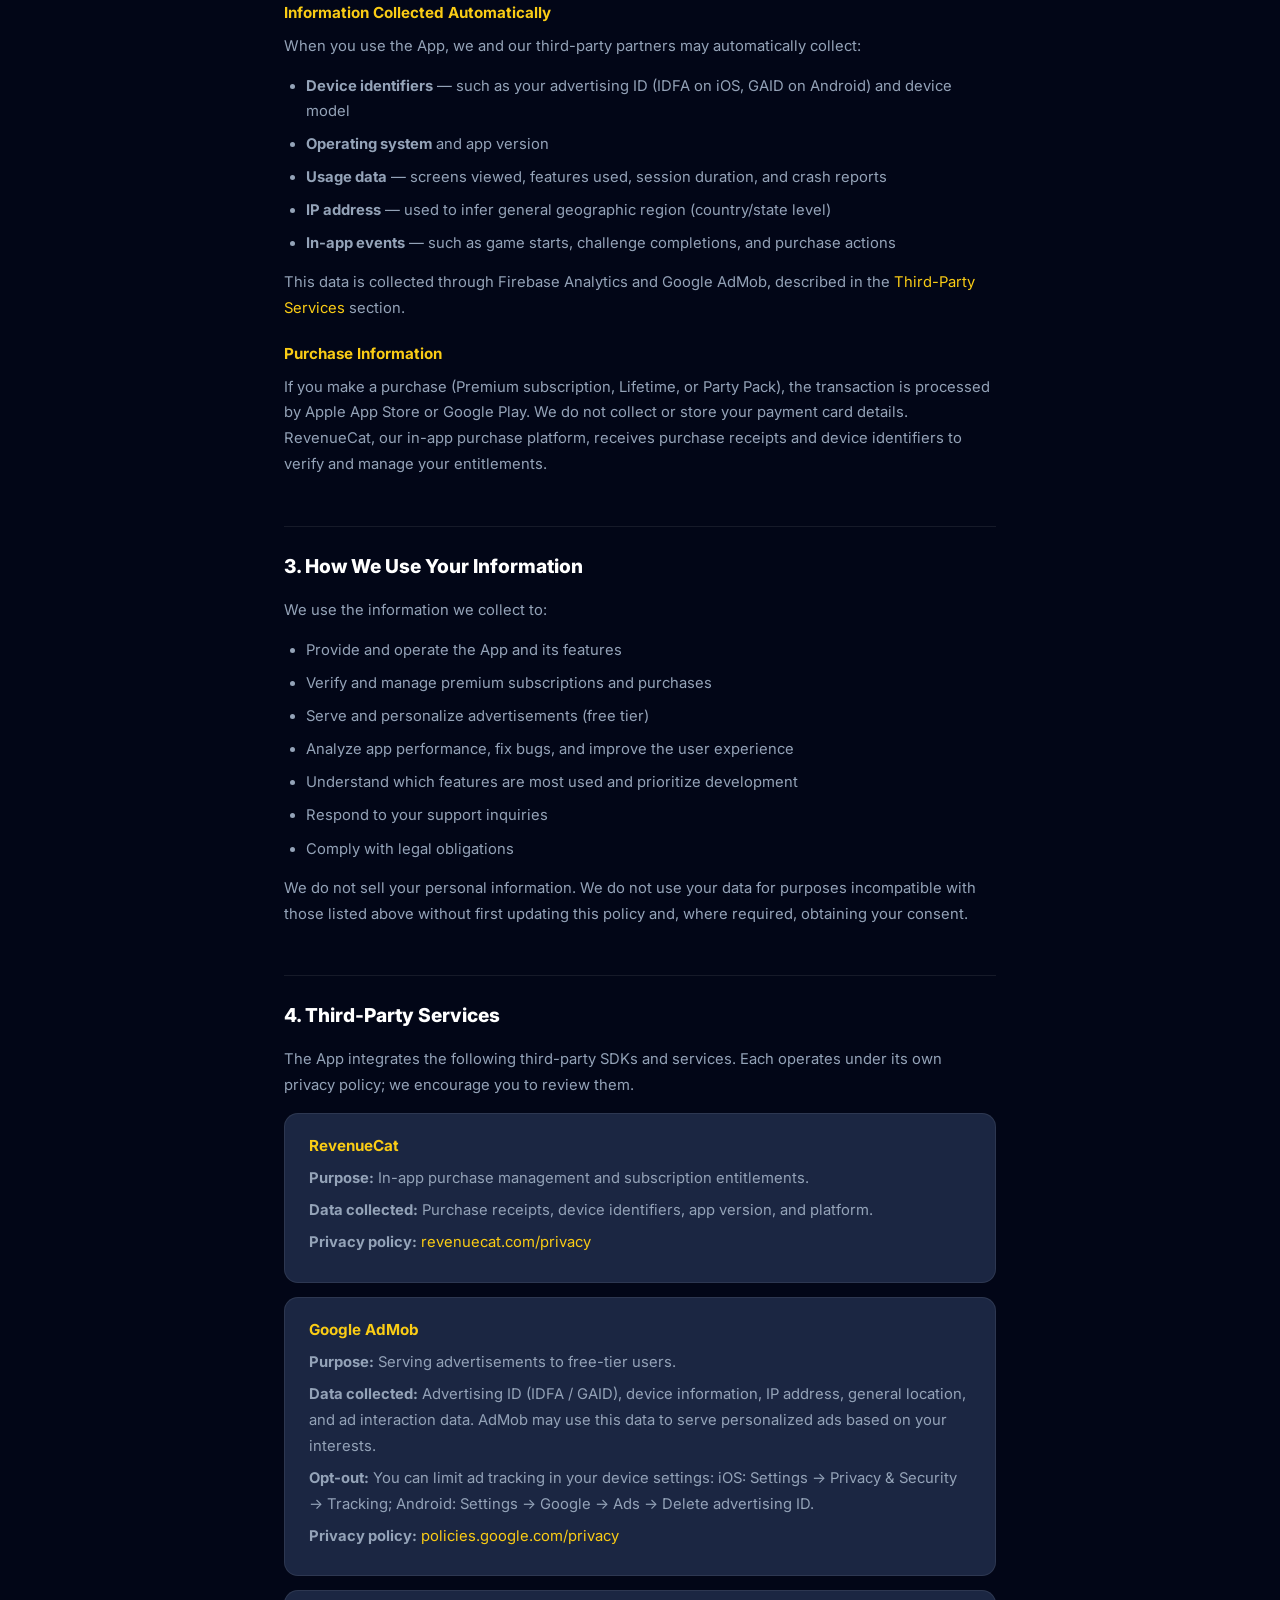
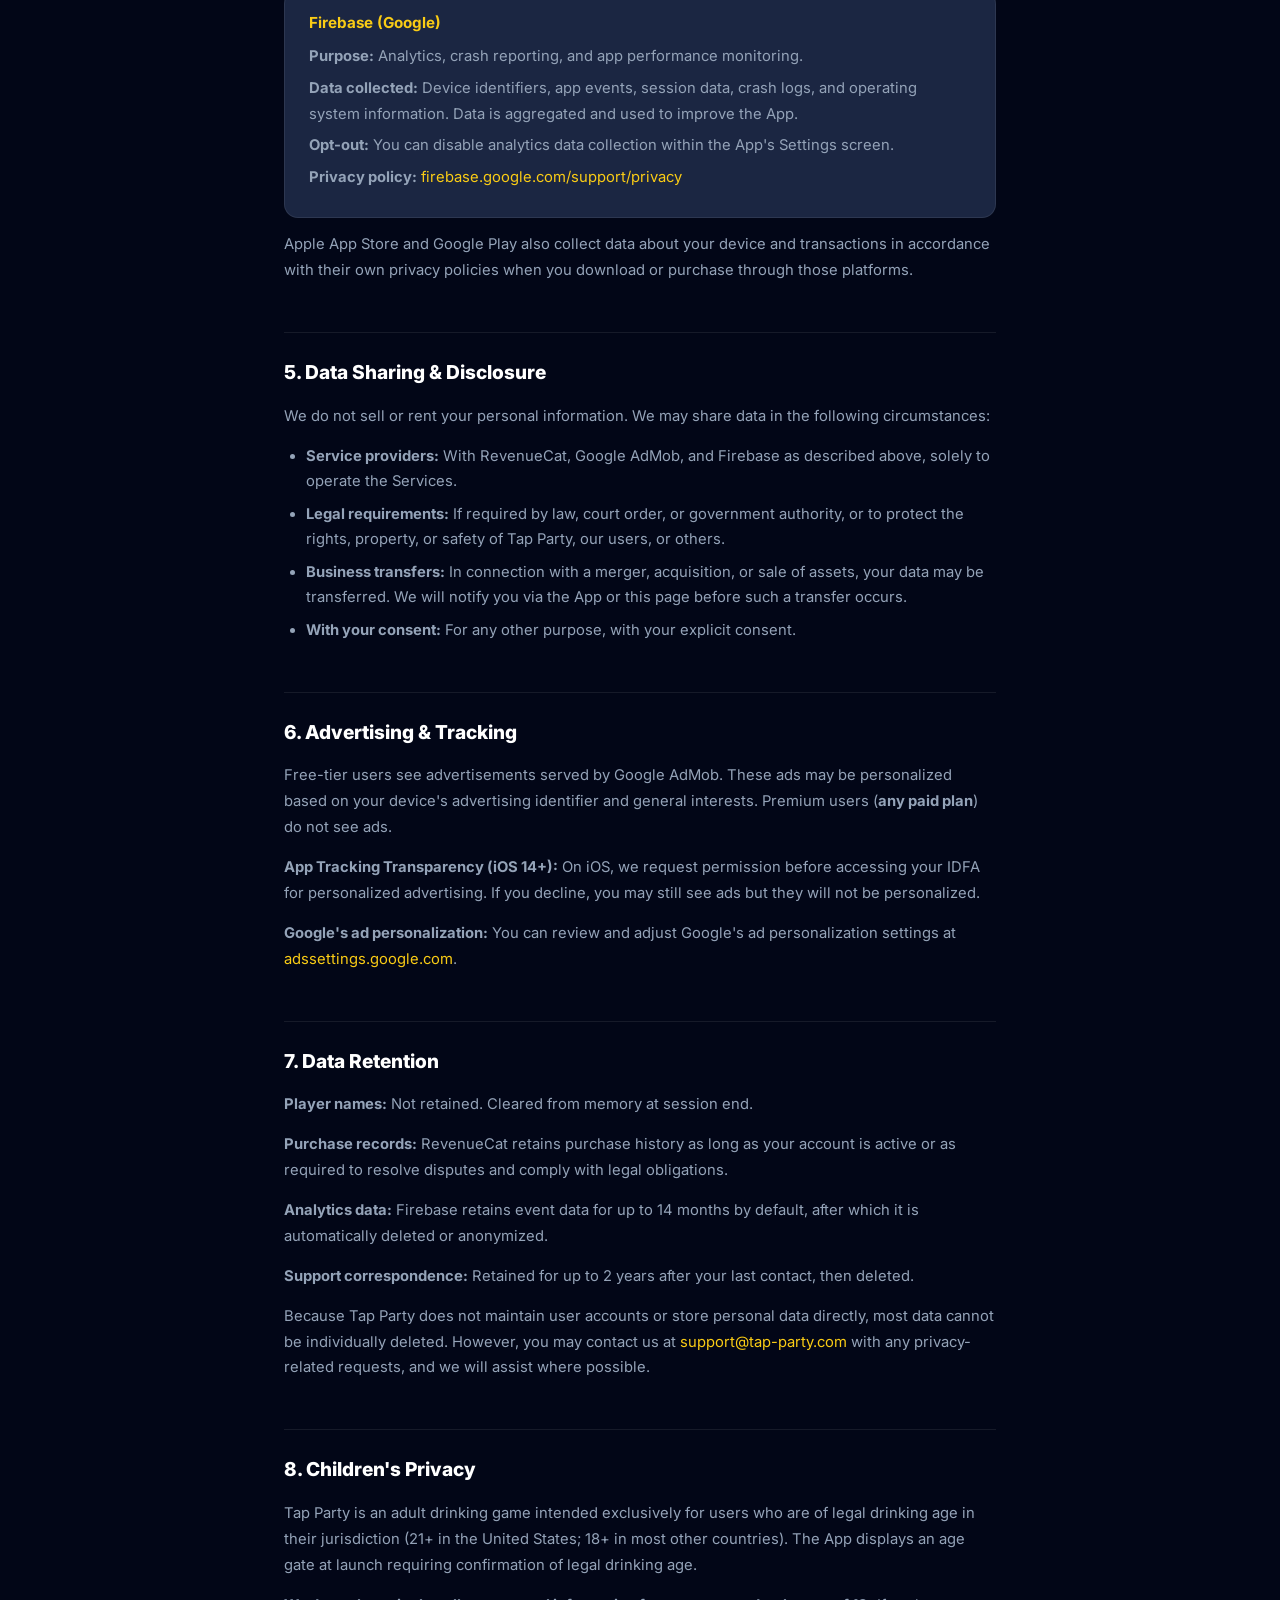
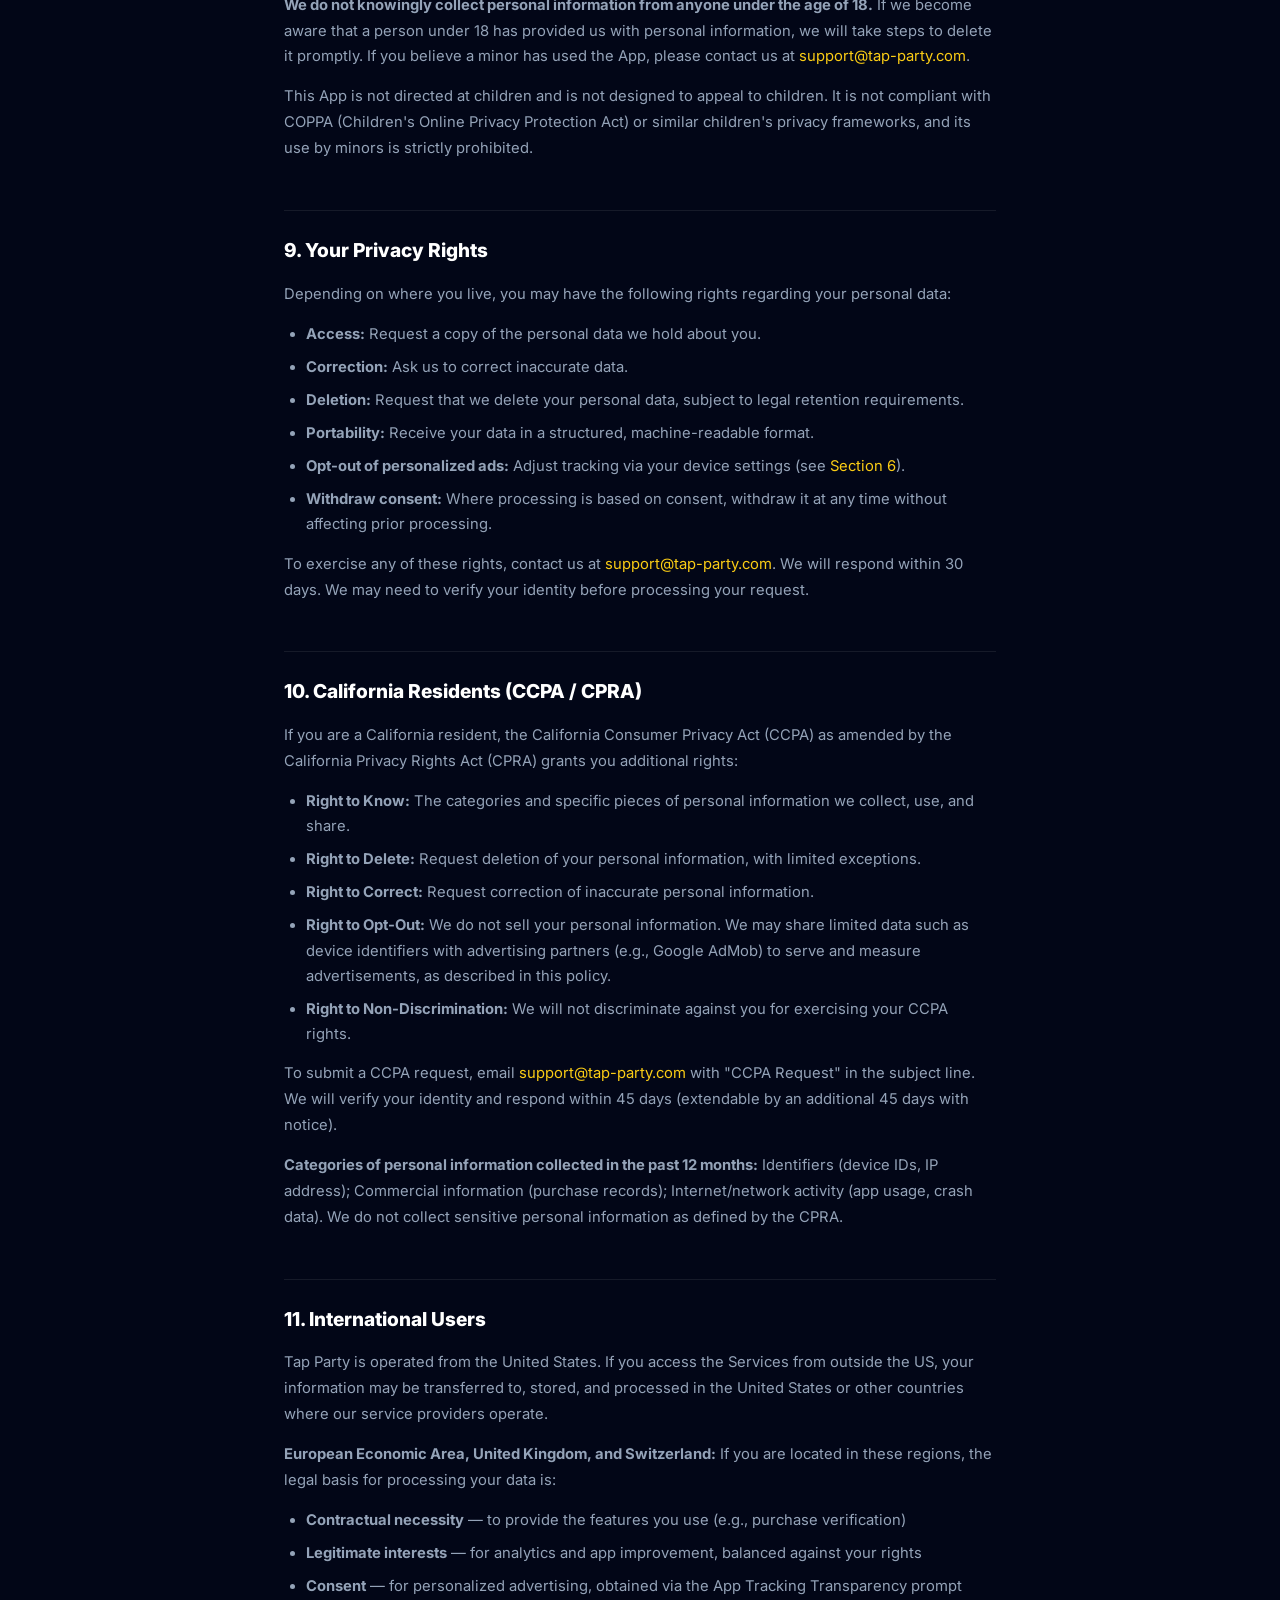
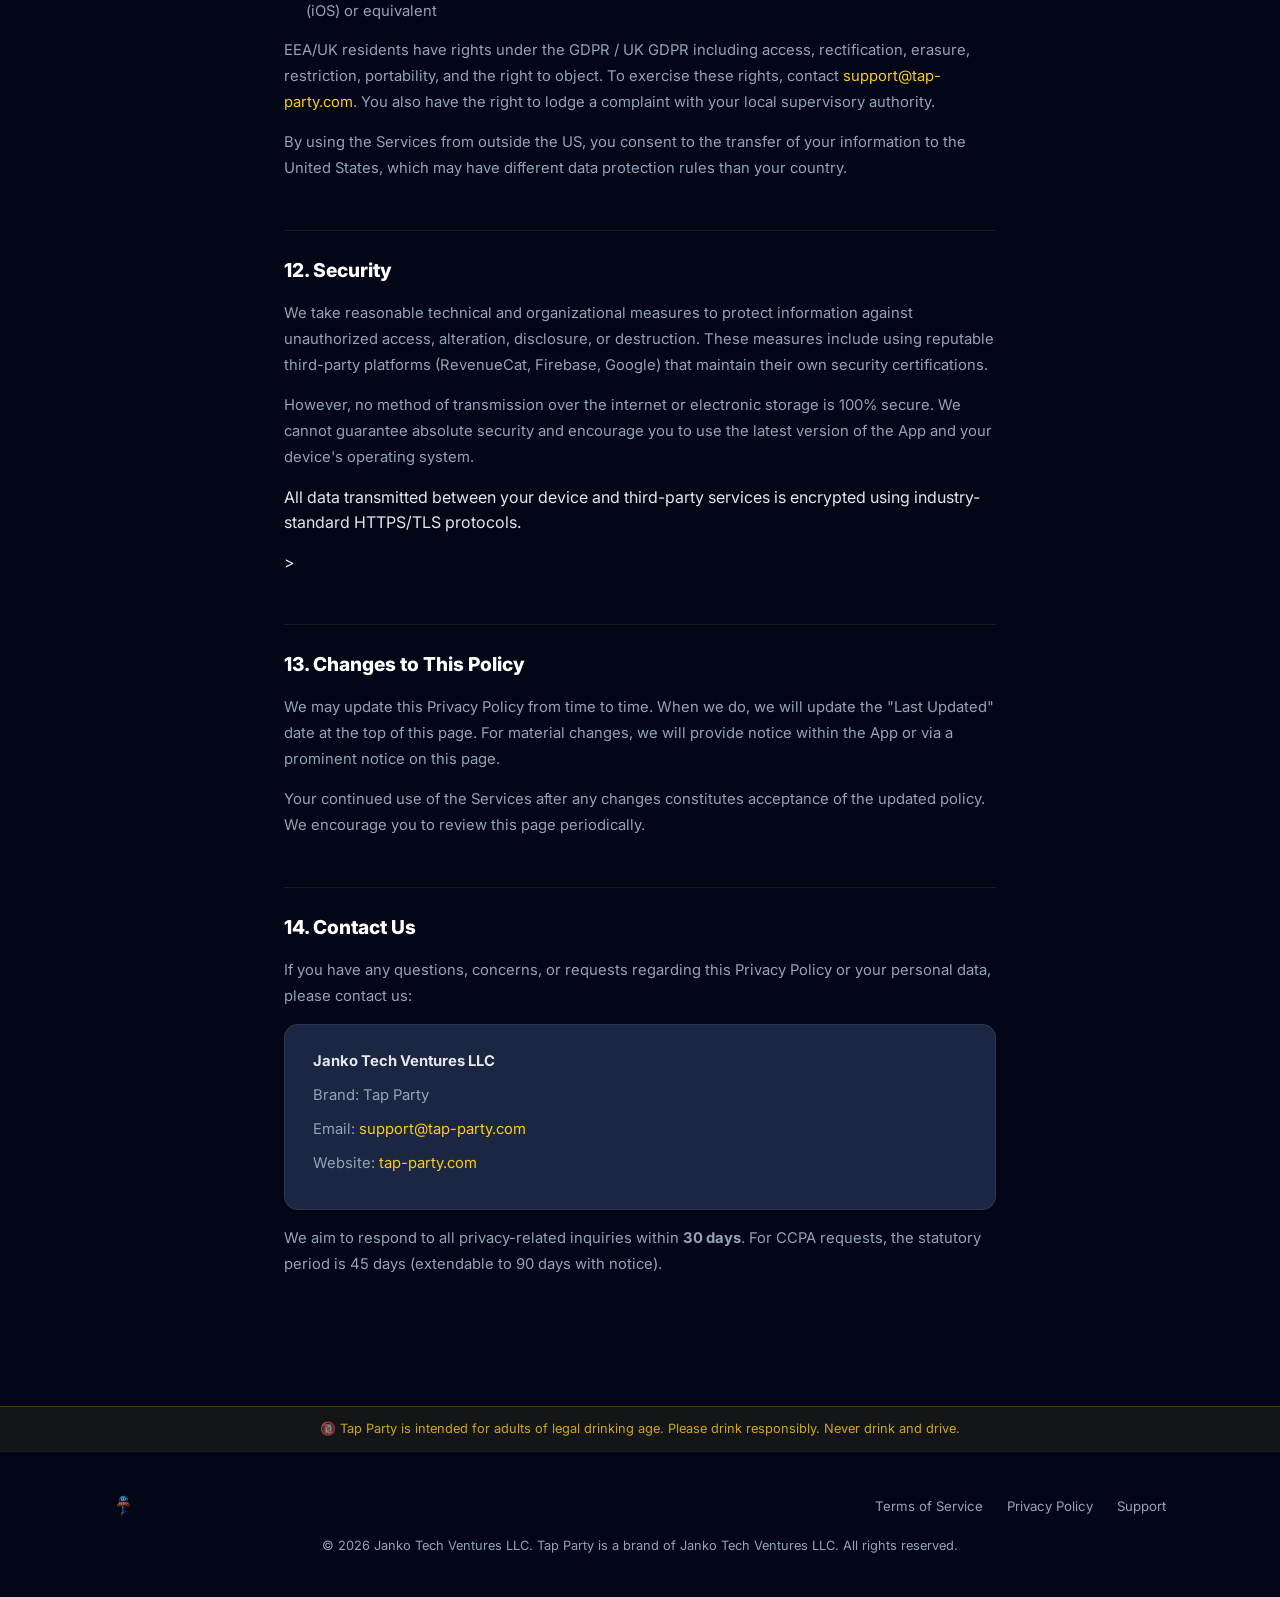
==== commit 03a9de4e: "Update privacy.html" ====
--- a/privacy.html
+++ b/privacy.html
@@ -156,8 +156,9 @@
   <!-- ── Navigation ── -->
   <nav class="nav">
     <div class="container nav__inner">
-      <a href="index.html">
+      <a href="index.html" class="nav__brand">
         <img src="assets/images/logo-main2.png" alt="Tap Party" class="nav__logo" />
+        <span class="nav__brand-text">Tap Party</span>
       </a>
       <ul class="nav__links">
         <li><a href="index.html#how-to-play">How to Play</a></li>
--- a/styles.css
+++ b/styles.css
@@ -135,6 +135,20 @@
   color: var(--text-heading);
 }
 
+/* ── Hero Banner ─────────────────────────────────────────── */
+.hero-banner {
+  width: 100%;
+  line-height: 0;
+}
+
+.hero-banner__img {
+  display: block;
+  width: 100%;
+  max-width: 1024px;
+  height: auto;
+  margin: 0 auto;
+}
+
 /* ── Hero ─────────────────────────────────────────────────── */
 .hero {
   text-align: center;
